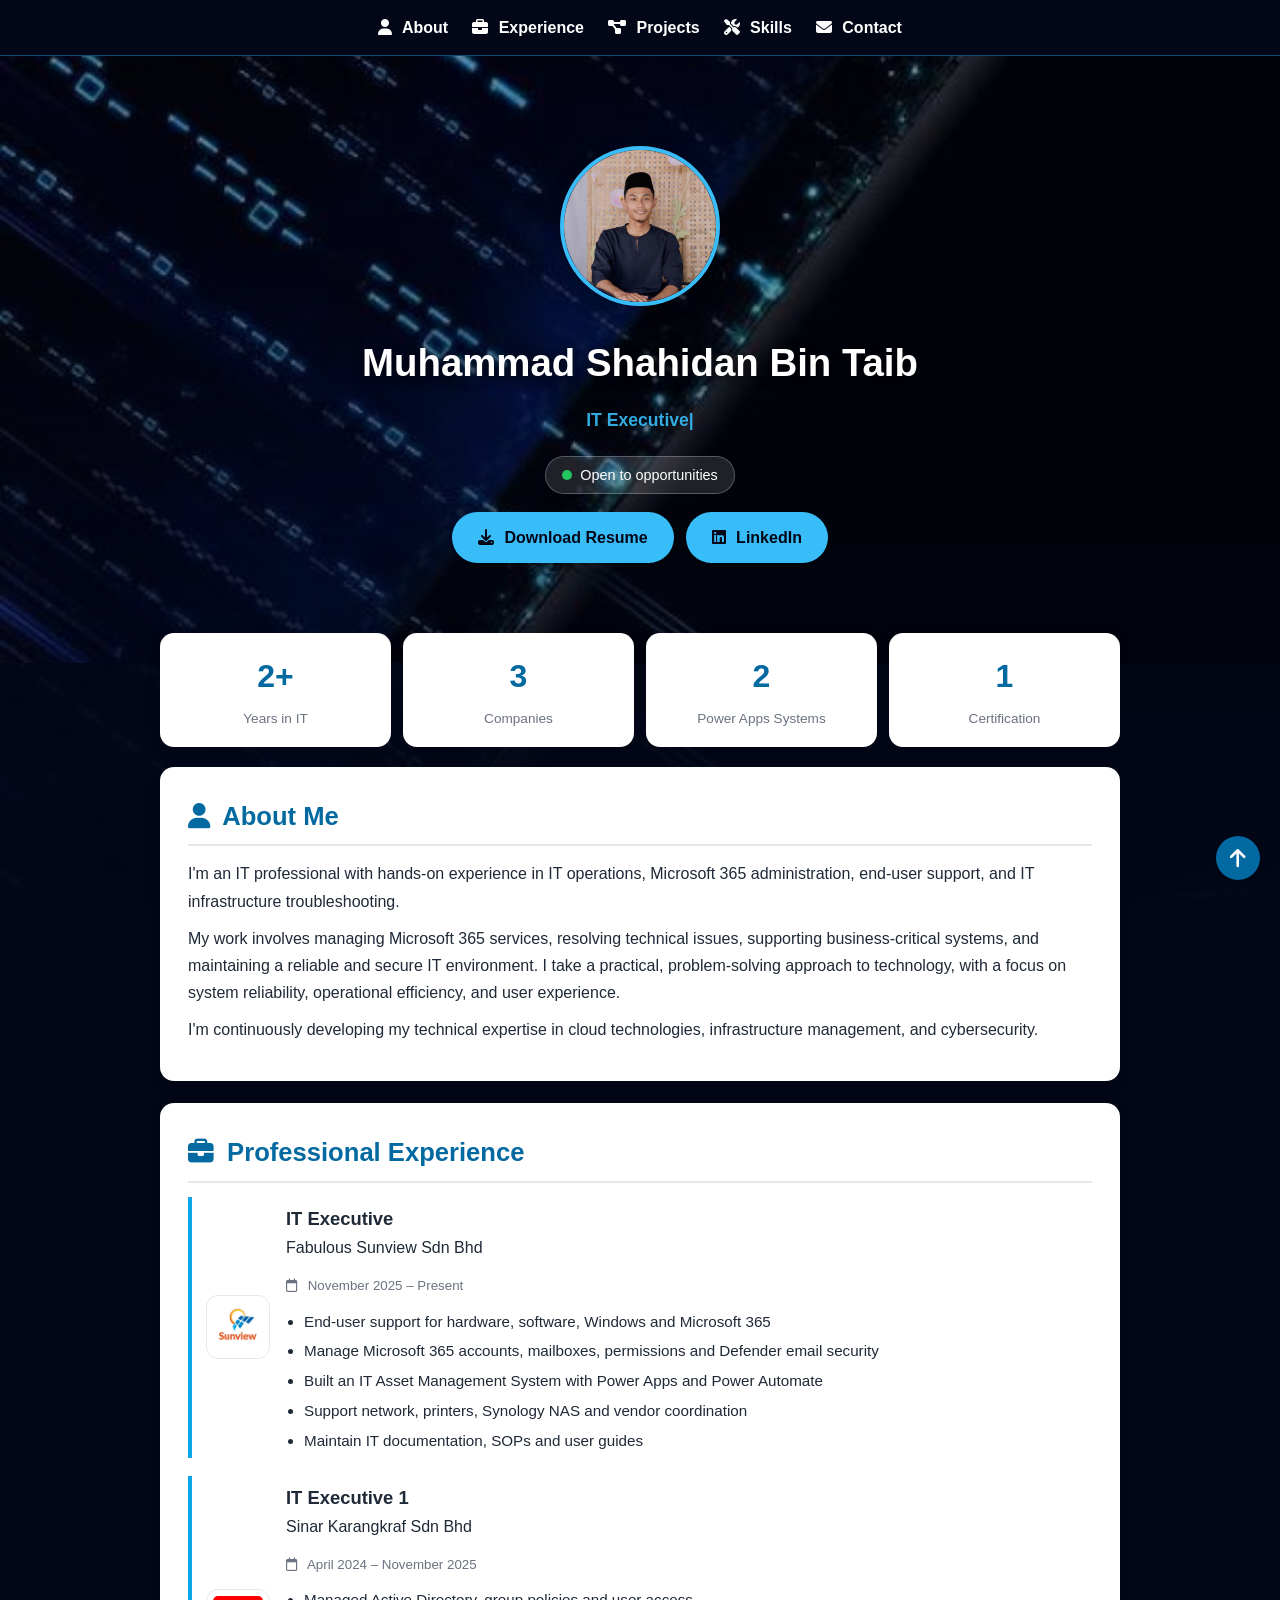
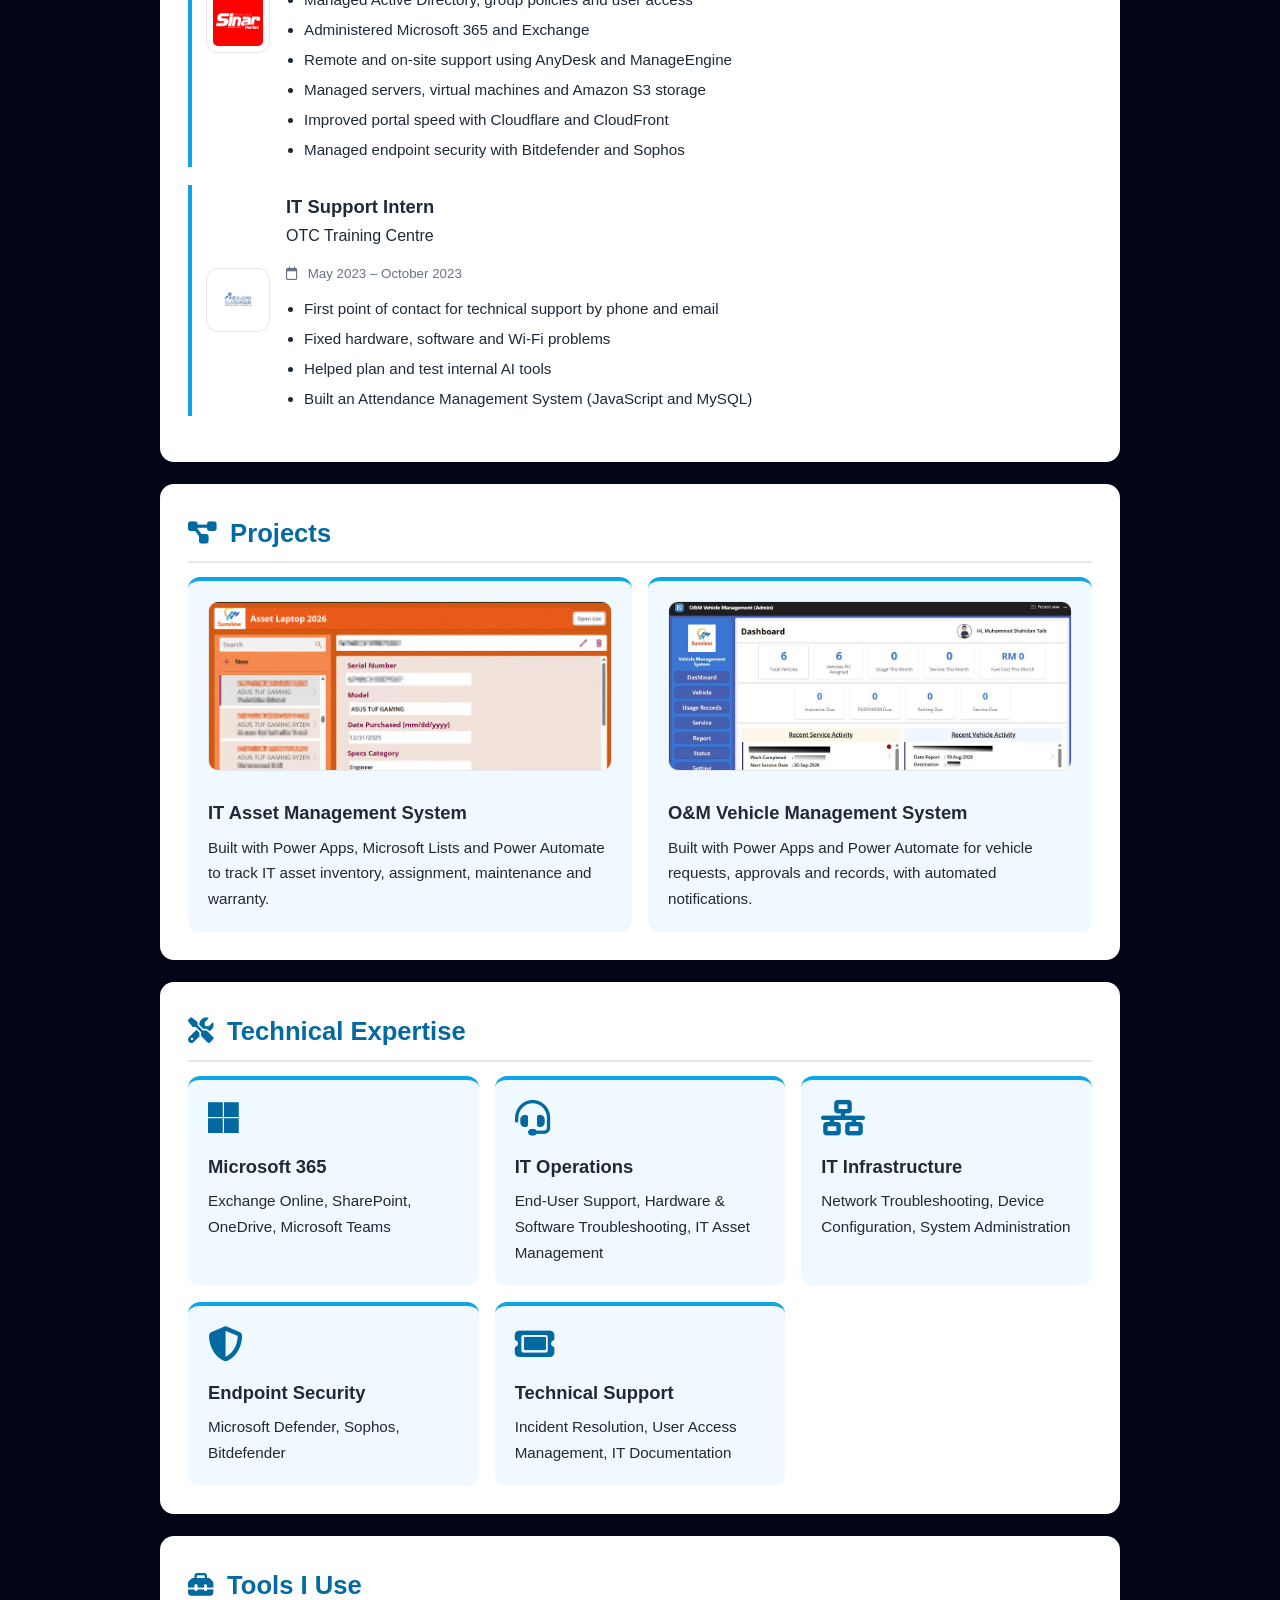
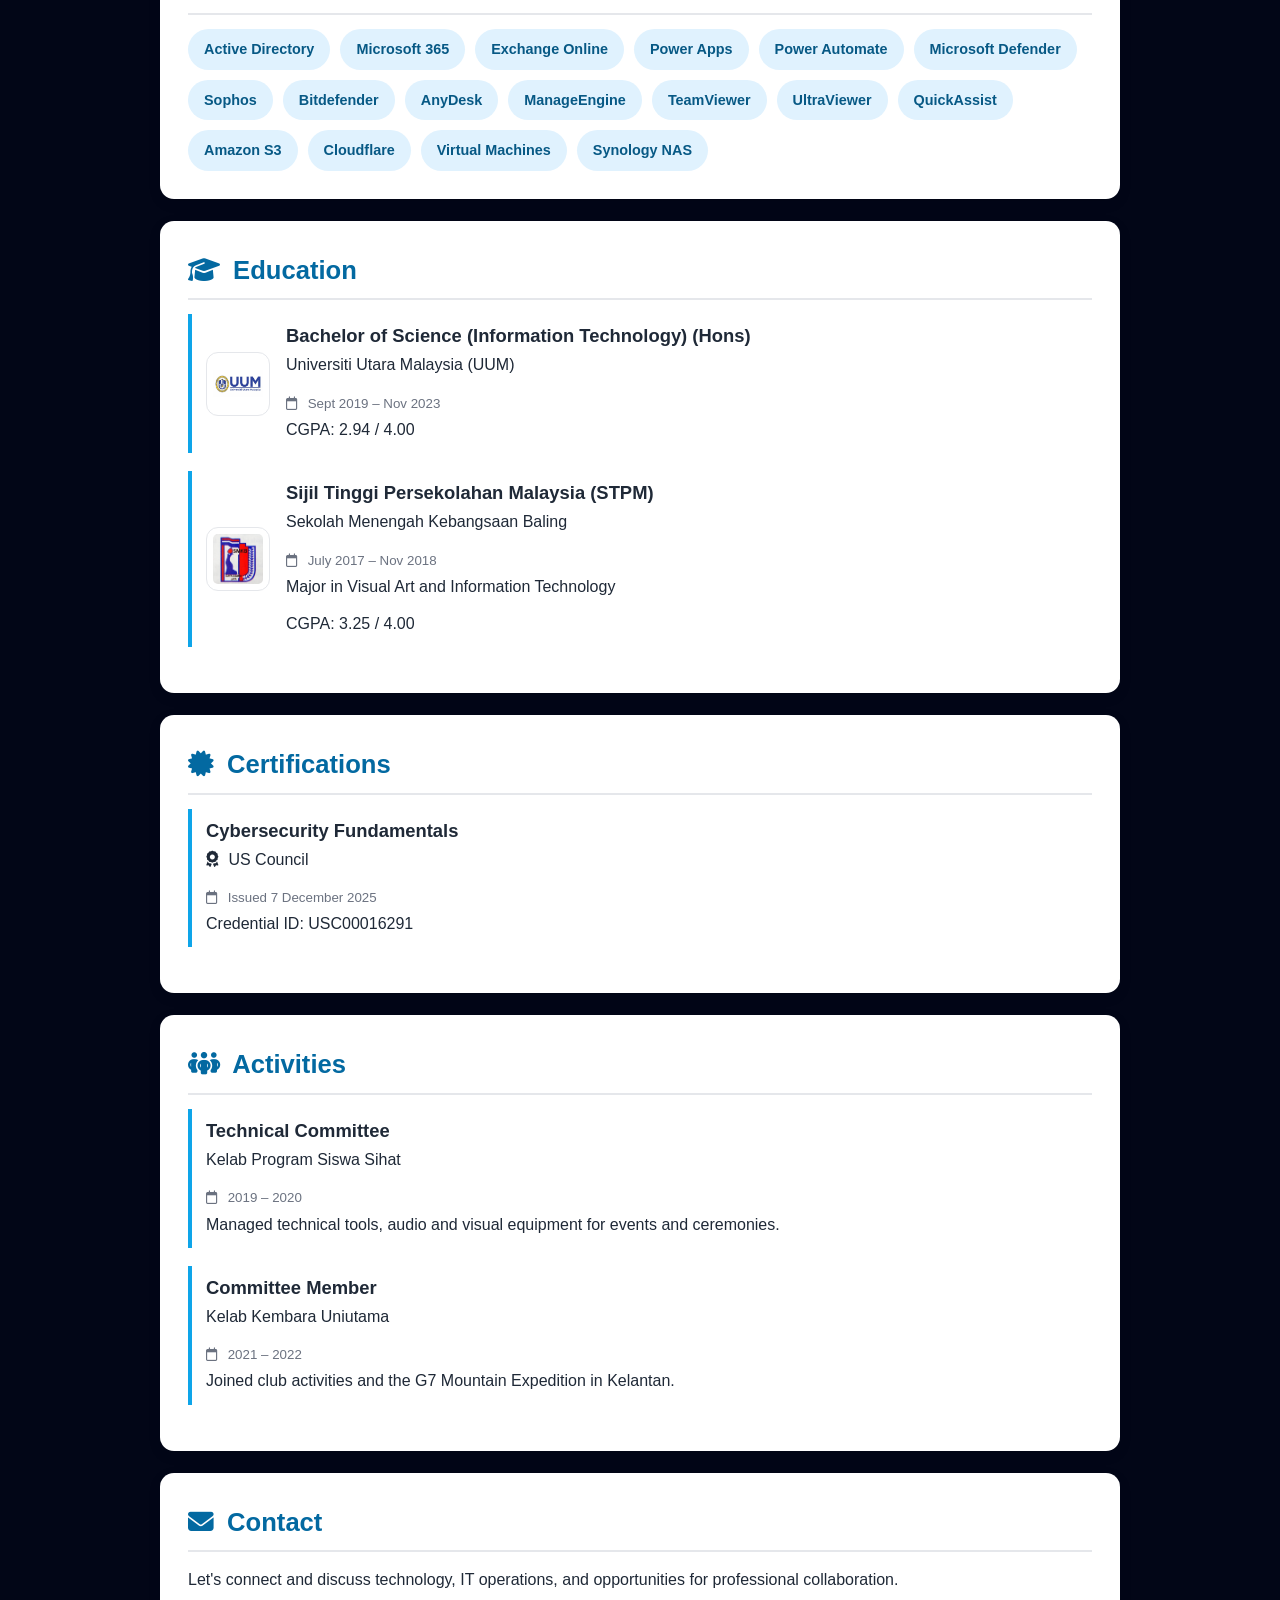
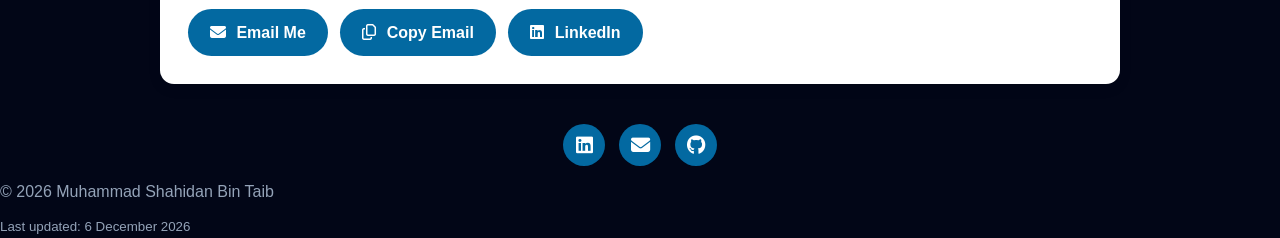
==== index.html @ a14f9e76 "Add files via upload" ====
<!DOCTYPE html>
<html lang="en">
<head>
  <meta charset="UTF-8">
  <meta name="viewport" content="width=device-width, initial-scale=1">
  <title>Muhammad Shahidan | IT Executive</title>
  <meta name="description" content="Muhammad Shahidan Bin Taib - IT Executive with experience in Microsoft 365, IT operations, infrastructure and Power Apps.">
  <link rel="stylesheet" href="https://cdnjs.cloudflare.com/ajax/libs/font-awesome/6.5.1/css/all.min.css">
  <meta property="og:title" content="Muhammad Shahidan | IT Executive">
  <meta property="og:description" content="IT Executive with experience in Microsoft 365, IT operations, infrastructure and Power Apps.">
  <meta property="og:image" content="https://idanluffyy.github.io/profile.jpg">
  <meta property="og:url" content="https://idanluffyy.github.io">
  <meta property="og:type" content="website">
  <meta name="theme-color" content="#0f172a">
  <link rel="icon" href="profile.jpg">
  <link rel="stylesheet" href="style.css">
</head>
<body>
  <div id="progress"></div>
  <nav>
    <a href="#about"><i class="fa-solid fa-user"></i> About</a>
    <a href="#experience"><i class="fa-solid fa-briefcase"></i> Experience</a>
    <a href="#projects"><i class="fa-solid fa-diagram-project"></i> Projects</a>
    <a href="#skills"><i class="fa-solid fa-screwdriver-wrench"></i> Skills</a>
    <a href="#contact"><i class="fa-solid fa-envelope"></i> Contact</a>
  </nav>

  <header>
    <img src="profile.jpg" alt="Muhammad Shahidan" class="photo">
    <h1>Muhammad Shahidan Bin Taib</h1>
    <p id="typing"></p>
    <span class="badge"><span class="dot"></span> Open to opportunities</span>
    <div class="hero-buttons">
      <a href="Resume_Shahidan.pdf" class="btn" download><i class="fa-solid fa-download"></i> Download Resume</a>
      <a href="https://www.linkedin.com/in/muhdshahidan" class="btn"><i class="fa-brands fa-linkedin"></i> LinkedIn</a>
    </div>
  </header>

  <div class="stats">
    <div><b id="years" data-suffix="+">0</b><span>Years in IT</span></div>
    <div><b data-target="3">0</b><span>Companies</span></div>
    <div><b data-target="2">0</b><span>Power Apps Systems</span></div>
    <div><b data-target="1">0</b><span>Certification</span></div>
  </div>

  <main>
    <section id="about">
      <h2><i class="fa-solid fa-user"></i> About Me</h2>
      <p>I'm an IT professional with hands-on experience in IT operations, Microsoft 365 administration, end-user support, and IT infrastructure troubleshooting.</p>
      <p>My work involves managing Microsoft 365 services, resolving technical issues, supporting business-critical systems, and maintaining a reliable and secure IT environment. I take a practical, problem-solving approach to technology, with a focus on system reliability, operational efficiency, and user experience.</p>
      <p>I'm continuously developing my technical expertise in cloud technologies, infrastructure management, and cybersecurity.</p>
    </section>

    <section id="experience">
      <h2><i class="fa-solid fa-briefcase"></i> Professional Experience</h2>
      <div class="job">
        <img src="sunview.png" alt="Fabulous Sunview" class="logo">
        <div>
          <h3>IT Executive</h3>
          <p>Fabulous Sunview Sdn Bhd</p>
          <small><i class="fa-regular fa-calendar"></i> November 2025 – Present</small>
          <ul class="points">
            <li>End-user support for hardware, software, Windows and Microsoft 365</li>
            <li>Manage Microsoft 365 accounts, mailboxes, permissions and Defender email security</li>
            <li>Built an IT Asset Management System with Power Apps and Power Automate</li>
            <li>Support network, printers, Synology NAS and vendor coordination</li>
            <li>Maintain IT documentation, SOPs and user guides</li>
          </ul>
        </div>
      </div>
      <div class="job">
        <img src="karangkraf.png" alt="Sinar Karangkraf" class="logo">
        <div>
          <h3>IT Executive 1</h3>
          <p>Sinar Karangkraf Sdn Bhd</p>
          <small><i class="fa-regular fa-calendar"></i> April 2024 – November 2025</small>
          <ul class="points">
            <li>Managed Active Directory, group policies and user access</li>
            <li>Administered Microsoft 365 and Exchange</li>
            <li>Remote and on-site support using AnyDesk and ManageEngine</li>
            <li>Managed servers, virtual machines and Amazon S3 storage</li>
            <li>Improved portal speed with Cloudflare and CloudFront</li>
            <li>Managed endpoint security with Bitdefender and Sophos</li>
          </ul>
        </div>
      </div>
      <div class="job">
        <img src="otc.png" alt="OTC Training Centre" class="logo">
        <div>
          <h3>IT Support Intern</h3>
          <p>OTC Training Centre</p>
          <small><i class="fa-regular fa-calendar"></i> May 2023 – October 2023</small>
          <ul class="points">
            <li>First point of contact for technical support by phone and email</li>
            <li>Fixed hardware, software and Wi-Fi problems</li>
            <li>Helped plan and test internal AI tools</li>
            <li>Built an Attendance Management System (JavaScript and MySQL)</li>
          </ul>
        </div>
      </div>
    </section>

    <section id="projects">
      <h2><i class="fa-solid fa-diagram-project"></i> Projects</h2>
      <div class="cards">
        <div class="card">
          <img src="asset.png" alt="IT Asset Management System" class="shot">
          <h3>IT Asset Management System</h3>
          <p>Built with Power Apps, Microsoft Lists and Power Automate to track IT asset inventory, assignment, maintenance and warranty.</p>
        </div>
        <div class="card">
          <img src="vehicle.png" alt="O&amp;M Vehicle Management System" class="shot">
          <h3>O&amp;M Vehicle Management System</h3>
          <p>Built with Power Apps and Power Automate for vehicle requests, approvals and records, with automated notifications.</p>
        </div>
      </div>
    </section>

    <section id="skills">
      <h2><i class="fa-solid fa-screwdriver-wrench"></i> Technical Expertise</h2>
      <div class="cards">
        <div class="card">
          <i class="fa-brands fa-microsoft"></i>
          <h3>Microsoft 365</h3>
          <p>Exchange Online, SharePoint, OneDrive, Microsoft Teams</p>
        </div>
        <div class="card">
          <i class="fa-solid fa-headset"></i>
          <h3>IT Operations</h3>
          <p>End-User Support, Hardware &amp; Software Troubleshooting, IT Asset Management</p>
        </div>
        <div class="card">
          <i class="fa-solid fa-network-wired"></i>
          <h3>IT Infrastructure</h3>
          <p>Network Troubleshooting, Device Configuration, System Administration</p>
        </div>
        <div class="card">
          <i class="fa-solid fa-shield-halved"></i>
          <h3>Endpoint Security</h3>
          <p>Microsoft Defender, Sophos, Bitdefender</p>
        </div>
        <div class="card">
          <i class="fa-solid fa-ticket"></i>
          <h3>Technical Support</h3>
          <p>Incident Resolution, User Access Management, IT Documentation</p>
        </div>
      </div>
    </section>

    <section>
      <h2><i class="fa-solid fa-toolbox"></i> Tools I Use</h2>
      <div class="tags">
        <span>Active Directory</span>
        <span>Microsoft 365</span>
        <span>Exchange Online</span>
        <span>Power Apps</span>
        <span>Power Automate</span>
        <span>Microsoft Defender</span>
        <span>Sophos</span>
        <span>Bitdefender</span>
        <span>AnyDesk</span>
        <span>ManageEngine</span>
        <span>TeamViewer</span>
        <span>UltraViewer</span>
        <span>QuickAssist</span>
        <span>Amazon S3</span>
        <span>Cloudflare</span>
        <span>Virtual Machines</span>
        <span>Synology NAS</span>
      </div>
    </section>

    <section>
      <h2><i class="fa-solid fa-graduation-cap"></i> Education</h2>
      <div class="job">
        <img src="uum.png" alt="Universiti Utara Malaysia" class="logo">
        <div>
          <h3>Bachelor of Science (Information Technology) (Hons)</h3>
          <p>Universiti Utara Malaysia (UUM)</p>
          <small><i class="fa-regular fa-calendar"></i> Sept 2019 – Nov 2023</small>
          <p>CGPA: 2.94 / 4.00</p>
        </div>
      </div>
      <div class="job">
        <img src="smkb.png" alt="SMK Baling" class="logo">
        <div>
          <h3>Sijil Tinggi Persekolahan Malaysia (STPM)</h3>
          <p>Sekolah Menengah Kebangsaan Baling</p>
          <small><i class="fa-regular fa-calendar"></i> July 2017 – Nov 2018</small>
          <p>Major in Visual Art and Information Technology</p>
          <p>CGPA: 3.25 / 4.00</p>
        </div>
      </div>
    </section>

    <section>
      <h2><i class="fa-solid fa-certificate"></i> Certifications</h2>
      <div class="job">
        <div>
          <h3>Cybersecurity Fundamentals</h3>
          <p><i class="fa-solid fa-award"></i> US Council</p>
          <small><i class="fa-regular fa-calendar"></i> Issued 7 December 2025</small>
          <p>Credential ID: USC00016291</p>
        </div>
      </div>
    </section>

    <section>
      <h2><i class="fa-solid fa-people-group"></i> Activities</h2>
      <div class="job">
        <div>
          <h3>Technical Committee</h3>
          <p>Kelab Program Siswa Sihat</p>
          <small><i class="fa-regular fa-calendar"></i> 2019 – 2020</small>
          <p>Managed technical tools, audio and visual equipment for events and ceremonies.</p>
        </div>
      </div>
      <div class="job">
        <div>
          <h3>Committee Member</h3>
          <p>Kelab Kembara Uniutama</p>
          <small><i class="fa-regular fa-calendar"></i> 2021 – 2022</small>
          <p>Joined club activities and the G7 Mountain Expedition in Kelantan.</p>
        </div>
      </div>
    </section>

    <section id="contact">
      <h2><i class="fa-solid fa-envelope"></i> Contact</h2>
      <p>Let's connect and discuss technology, IT operations, and opportunities for professional collaboration.</p>
      <a href="mailto:myshahidan@gmail.com" class="btn-dark"><i class="fa-solid fa-envelope"></i> Email Me</a>
      <a href="#" id="copy" class="btn-dark"><i class="fa-regular fa-copy"></i> Copy Email</a>
      <a href="https://www.linkedin.com/in/muhdshahidan" class="btn-dark"><i class="fa-brands fa-linkedin"></i> LinkedIn</a>
    </section>
  </main>

  <a href="#" class="top"><i class="fa-solid fa-arrow-up"></i></a>

  <footer>
    <div class="social">
      <a href="https://www.linkedin.com/in/muhdshahidan" aria-label="LinkedIn"><i class="fa-brands fa-linkedin"></i></a>
      <a href="mailto:myshahidan@gmail.com" aria-label="Email"><i class="fa-solid fa-envelope"></i></a>
      <a href="https://github.com/idanluffyy" aria-label="GitHub"><i class="fa-brands fa-github"></i></a>
    </div>
    <p>© 2026 Muhammad Shahidan Bin Taib</p>
    <small id="updated"></small>
  </footer>

  <script src="script.js"></script>
</body>
</html>
---- style.css ----
* { box-sizing: border-box; margin: 0; padding: 0; }

body {
  font-family: "Segoe UI", Arial, sans-serif;
  background: #f4f6fb;
  color: #1f2937;
  line-height: 1.7;
}

header {
  background: linear-gradient(135deg, #0f172a, #2563eb);
  color: #fff;
  text-align: center;
  padding: 70px 20px;
}

header h1 { font-size: 2.4rem; margin-bottom: 10px; }
header p { opacity: 0.9; font-size: 1.1rem; }

main {
  max-width: 850px;
  margin: -30px auto 40px;
  padding: 0 20px;
}

section {
  background: #fff;
  padding: 28px;
  margin-bottom: 22px;
  border-radius: 14px;
  box-shadow: 0 4px 14px rgba(0, 0, 0, 0.08);
}

h2 {
  color: #2563eb;
  margin-bottom: 14px;
  padding-bottom: 6px;
  border-bottom: 2px solid #e5e7eb;
}

h3 { margin-top: 6px; }
p { margin-bottom: 10px; }
small { color: #6b7280; }

.job {
  border-left: 4px solid #2563eb;
  padding-left: 14px;
  margin-bottom: 18px;
}

ul { padding-left: 20px; }
li { margin-bottom: 8px; }

a {
  color: #2563eb;
  text-decoration: none;
  font-weight: 600;
}
a:hover { text-decoration: underline; }

@media (max-width: 600px) {
  header h1 { font-size: 1.7rem; }
  section { padding: 20px; }
}

.photo {
  width: 140px;
  height: 140px;
  object-fit: cover;
  border-radius: 50%;
  border: 4px solid #fff;
  margin-bottom: 16px;
}

@media (prefers-color-scheme: dark) {
  body { background: #0b1120; color: #e5e7eb; }
  section { background: #111827; box-shadow: none; }
  h2 { border-bottom-color: #1f2937; }
  small { color: #9ca3af; }
  a, h2 { color: #60a5fa; }
}

.btn {
  display: inline-block;
  margin-top: 18px;
  padding: 12px 26px;
  background: #fff;
  color: #2563eb;
  border-radius: 30px;
  font-weight: 700;
  text-decoration: none;
}
.btn:hover {
  background: #dbeafe;
  text-decoration: none;
}

html { scroll-behavior: smooth; }

section {
  transition: transform 0.2s ease, box-shadow 0.2s ease;
}
section:hover {
  transform: translateY(-4px);
  box-shadow: 0 8px 20px rgba(0, 0, 0, 0.12);
}

header .photo {
  box-shadow: 0 4px 16px rgba(0, 0, 0, 0.3);
}

nav {
  position: sticky;
  top: 0;
  z-index: 10;
  display: flex;
  justify-content: center;
  gap: 24px;
  padding: 14px;
  background: #0f172a;
}
nav a {
  color: #fff;
  font-weight: 600;
}
nav a:hover {
  color: #60a5fa;
  text-decoration: none;
}
section { scroll-margin-top: 70px; }

.btn-dark {
  display: inline-block;
  margin: 6px 8px 0 0;
  padding: 10px 22px;
  background: #2563eb;
  color: #fff;
  border-radius: 30px;
}
.btn-dark:hover {
  background: #1d4ed8;
  text-decoration: none;
}

.top {
  position: fixed;
  bottom: 20px;
  right: 20px;
  width: 44px;
  height: 44px;
  line-height: 44px;
  text-align: center;
  background: #2563eb;
  color: #fff;
  border-radius: 50%;
  font-size: 1.3rem;
}
.top:hover { text-decoration: none; background: #1d4ed8; }

i { margin-right: 6px; }

.hero-buttons {
  display: flex;
  justify-content: center;
  flex-wrap: wrap;
  gap: 12px;
}

.stats {
  max-width: 850px;
  margin: -30px auto 20px;
  padding: 0 20px;
  display: grid;
  grid-template-columns: repeat(4, 1fr);
  gap: 12px;
  position: relative;
  z-index: 2;
}
.stats div {
  background: #fff;
  border-radius: 14px;
  padding: 16px 8px;
  text-align: center;
  box-shadow: 0 4px 14px rgba(0, 0, 0, 0.1);
}
.stats b {
  display: block;
  font-size: 1.8rem;
  color: #2563eb;
}
.stats span {
  font-size: 0.85rem;
  color: #6b7280;
}

main { margin-top: 0; }

.cards {
  display: grid;
  grid-template-columns: repeat(auto-fit, minmax(230px, 1fr));
  gap: 16px;
}
.card {
  background: #f4f6fb;
  border-radius: 12px;
  padding: 20px;
  border-top: 4px solid #2563eb;
}
.card > i {
  font-size: 2rem;
  color: #2563eb;
  margin-bottom: 10px;
}
.card h3 { margin-bottom: 6px; }
.card p { font-size: 0.95rem; margin: 0; }

@media (max-width: 600px) {
  .stats { grid-template-columns: repeat(2, 1fr); }
  nav { flex-wrap: wrap; gap: 12px; }
}

@media (prefers-color-scheme: dark) {
  .stats div { background: #111827; }
  .stats span { color: #9ca3af; }
  .card { background: #0b1120; }
}

.job {
  display: flex;
  align-items: center;
  gap: 16px;
}
.logo {
  width: 64px;
  height: 64px;
  object-fit: contain;
  background: #fff;
  border-radius: 12px;
  padding: 6px;
  border: 1px solid #e5e7eb;
}

.hidden {
  opacity: 0;
  transform: translateY(30px);
  transition: opacity 0.6s ease, transform 0.6s ease;
}
.visible {
  opacity: 1;
  transform: translateY(0);
}

.tags {
  display: flex;
  flex-wrap: wrap;
  gap: 10px;
}
.tags span {
  background: #dbeafe;
  color: #1d4ed8;
  padding: 8px 16px;
  border-radius: 30px;
  font-size: 0.9rem;
  font-weight: 600;
}

#typing {
  min-height: 1.6em;
}

@media (prefers-color-scheme: dark) {
  .tags span { background: #1e3a8a; color: #dbeafe; }
}

.points {
  margin-top: 10px;
  padding-left: 18px;
  font-size: 0.95rem;
}
.points li { margin-bottom: 4px; }

/* ---------- Desktop: wider layout ---------- */
main,
.stats {
  max-width: 1000px;
}

h1 { font-size: clamp(1.7rem, 5vw, 2.6rem); }
h2 { font-size: clamp(1.2rem, 3.5vw, 1.6rem); }
h3 { font-size: clamp(1rem, 2.8vw, 1.15rem); }

.cards {
  grid-template-columns: repeat(auto-fit, minmax(240px, 1fr));
}

.card > i {
  font-size: clamp(1.6rem, 4vw, 2.2rem);
}

.stats b {
  font-size: clamp(1.4rem, 4vw, 2rem);
}

.photo {
  width: clamp(110px, 22vw, 160px);
  height: clamp(110px, 22vw, 160px);
}

/* ---------- Tablet ---------- */
@media (max-width: 900px) {
  .stats { grid-template-columns: repeat(2, 1fr); }
  .cards { grid-template-columns: repeat(2, 1fr); }
}

/* ---------- Phone ---------- */
@media (max-width: 600px) {
  header { padding: 50px 16px 60px; }

  nav {
    justify-content: flex-start;
    flex-wrap: nowrap;
    overflow-x: auto;
    white-space: nowrap;
    gap: 18px;
    padding: 12px 16px;
    font-size: 0.9rem;
  }

  .stats { gap: 10px; }
  .stats div { padding: 12px 6px; }
  .stats span { font-size: 0.75rem; }

  main { padding: 0 14px; }
  section { padding: 18px; }

  .cards { grid-template-columns: 1fr; }
  .card { padding: 16px; }

  .logo {
    width: 48px;
    height: 48px;
  }
  .job { gap: 12px; }

  .tags span {
    padding: 6px 12px;
    font-size: 0.8rem;
  }

  .btn,
  .btn-dark {
    padding: 10px 18px;
    font-size: 0.9rem;
  }

  .top {
    width: 40px;
    height: 40px;
    line-height: 40px;
    bottom: 14px;
    right: 14px;
  }
}

/* ---------- Midnight Teal theme ---------- */
body { background: #eef7f6; }

header {
  background: linear-gradient(135deg, #0f172a, #134e4a, #0f766e, #0f172a);
  background-size: 300% 300%;
  animation: flow 14s ease infinite;
}
@keyframes flow {
  0%   { background-position: 0% 50%; }
  50%  { background-position: 100% 50%; }
  100% { background-position: 0% 50%; }
}

nav { background: #0b1f24; }
nav a:hover { color: #5eead4; }

h2, a, .stats b, .card > i { color: #0f766e; }

.job { border-left-color: #14b8a6; }
.card { background: #f0fdfa; border-top-color: #14b8a6; }

.btn { color: #0f766e; }
.btn:hover { background: #ccfbf1; }

.btn-dark, .top { background: #0f766e; }
.btn-dark:hover, .top:hover { background: #115e59; }

.tags span { background: #ccfbf1; color: #115e59; }

@media (prefers-color-scheme: dark) {
  body { background: #071a1d; color: #e5e7eb; }
  section, .stats div { background: #0d2a2e; }
  h2 { border-bottom-color: #164e4a; }
  h2, a, .stats b, .card > i { color: #5eead4; }
  .card { background: #071a1d; }
  .tags span { background: #134e4a; color: #ccfbf1; }
}

header {
  background:
    linear-gradient(rgba(15, 23, 42, 0.75), rgba(15, 23, 42, 0.75)),
    url("bg.jpg") center / cover no-repeat;
}

/* ---------- Tech Blue theme ---------- */
header {
  background:
    linear-gradient(rgba(2, 6, 23, 0.35), rgba(2, 6, 23, 0.55)),
    url("bg.jpg") right center / cover no-repeat;
  padding: 90px 20px 100px;
}
header h1 { text-shadow: 0 2px 12px rgba(0, 0, 0, 0.6); }
#typing { color: #38bdf8; font-weight: 600; }

.photo {
  border-color: #38bdf8;
  box-shadow: 0 0 24px rgba(56, 189, 248, 0.55);
}

nav {
  background: #020617;
  border-bottom: 1px solid #0c4a6e;
}
nav a:hover { color: #38bdf8; }

body { background: #eef4fb; }
h2, a, .stats b, .card > i { color: #0369a1; }
.job { border-left-color: #0ea5e9; }
.card { background: #f0f9ff; border-top-color: #0ea5e9; }

.btn { background: #38bdf8; color: #020617; }
.btn:hover { background: #7dd3fc; }
.btn-dark, .top { background: #0369a1; }
.btn-dark:hover, .top:hover { background: #075985; }
.tags span { background: #e0f2fe; color: #075985; }

@media (prefers-color-scheme: dark) {
  body { background: #020617; }
  section, .stats div { background: #0b1220; }
  h2 { border-bottom-color: #172554; }
  h2, a, .stats b, .card > i { color: #38bdf8; }
  .card { background: #020617; }
  .tags span { background: #0c4a6e; color: #e0f2fe; }
}

/* ---------- Page background ---------- */
body { background: #020617; }

body::before {
  content: "";
  position: fixed;
  inset: 0;
  z-index: -1;
  background:
    linear-gradient(rgba(2, 6, 23, 0.85), rgba(2, 6, 23, 0.92)),
    url("bg.jpg") center / cover no-repeat;
}

footer { color: #94a3b8; }

#progress {
  position: fixed;
  top: 0;
  left: 0;
  height: 4px;
  width: 0;
  background: linear-gradient(90deg, #0ea5e9, #38bdf8);
  z-index: 100;
}

nav a.active {
  color: #38bdf8;
  border-bottom: 2px solid #38bdf8;
}

.top {
  display: flex;
  align-items: center;
  justify-content: center;
  line-height: 1;
}
.top i { margin: 0; }

.badge {
  display: inline-flex;
  align-items: center;
  gap: 8px;
  margin-top: 10px;
  padding: 6px 16px;
  background: rgba(255, 255, 255, 0.12);
  border: 1px solid rgba(255, 255, 255, 0.25);
  border-radius: 30px;
  font-size: 0.9rem;
}
.dot {
  width: 10px;
  height: 10px;
  background: #22c55e;
  border-radius: 50%;
  animation: pulse 1.8s infinite;
}
@keyframes pulse {
  0%   { box-shadow: 0 0 0 0 rgba(34, 197, 94, 0.7); }
  70%  { box-shadow: 0 0 0 10px rgba(34, 197, 94, 0); }
  100% { box-shadow: 0 0 0 0 rgba(34, 197, 94, 0); }
}

/* ---------- Hover effects ---------- */
.card {
  transition: transform 0.25s ease, box-shadow 0.25s ease;
}
.card:hover {
  transform: translateY(-6px);
  box-shadow: 0 10px 24px rgba(14, 165, 233, 0.25);
}
.card > i {
  transition: transform 0.25s ease;
}
.card:hover > i {
  transform: scale(1.2) rotate(-6deg);
}

.tags span {
  transition: transform 0.2s ease, background 0.2s ease;
}
.tags span:hover {
  transform: translateY(-3px) scale(1.06);
  background: #0ea5e9;
  color: #fff;
}

.logo {
  transition: transform 0.25s ease, box-shadow 0.25s ease;
}
.logo:hover {
  transform: scale(1.1);
  box-shadow: 0 4px 14px rgba(14, 165, 233, 0.4);
}

.btn,
.btn-dark {
  transition: transform 0.2s ease, box-shadow 0.2s ease;
}
.btn:hover,
.btn-dark:hover {
  transform: translateY(-3px);
  box-shadow: 0 6px 16px rgba(0, 0, 0, 0.25);
}

.social {
  display: flex;
  justify-content: center;
  gap: 14px;
  margin-bottom: 12px;
}
.social a {
  display: flex;
  align-items: center;
  justify-content: center;
  width: 42px;
  height: 42px;
  border-radius: 50%;
  background: #0369a1;
  color: #fff;
  font-size: 1.2rem;
  transition: transform 0.2s ease, background 0.2s ease;
}
.social a:hover {
  background: #0ea5e9;
  transform: translateY(-3px);
  text-decoration: none;
}
.social i { margin: 0; }

footer small {
  display: block;
  margin-top: 4px;
  color: #94a3b8;
}

.shot {
  width: 100%;
  height: 170px;
  object-fit: cover;
  object-position: top;
  border-radius: 10px;
  margin-bottom: 12px;
  border: 1px solid #e5e7eb;
}
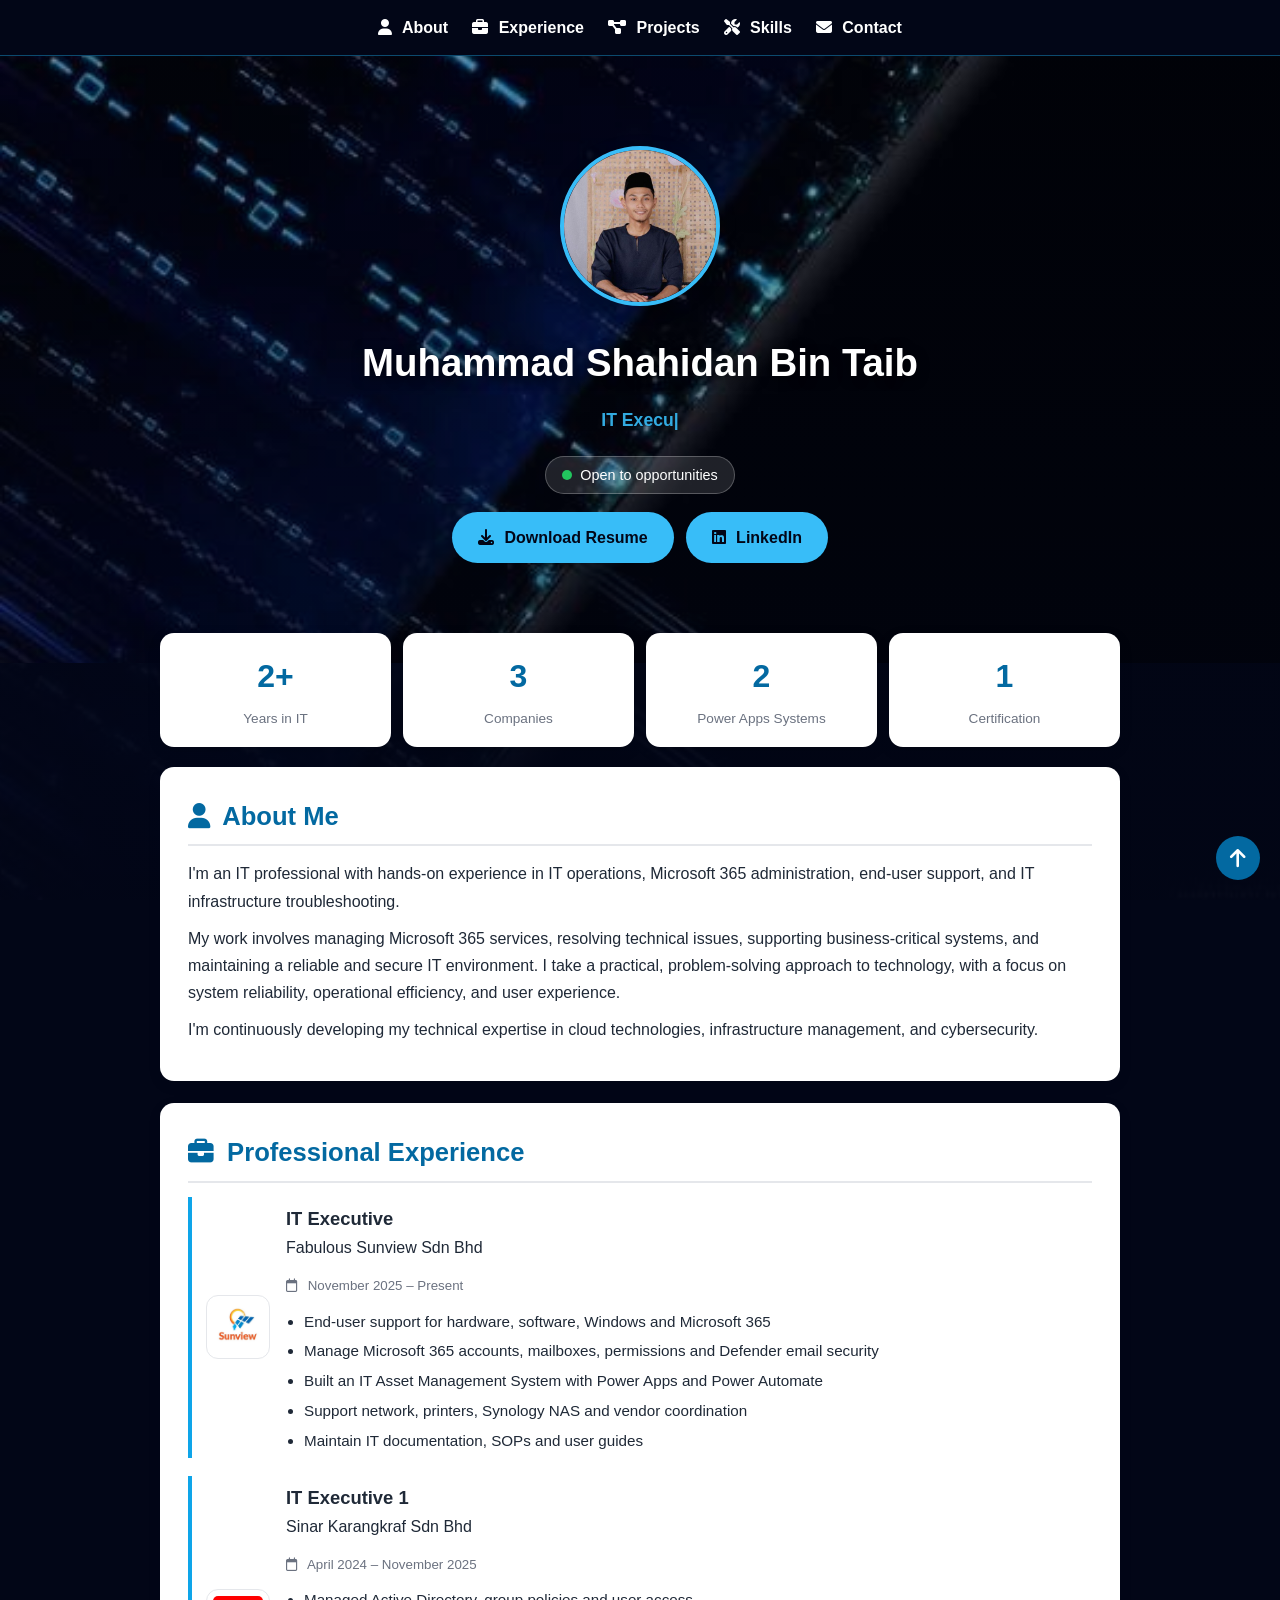
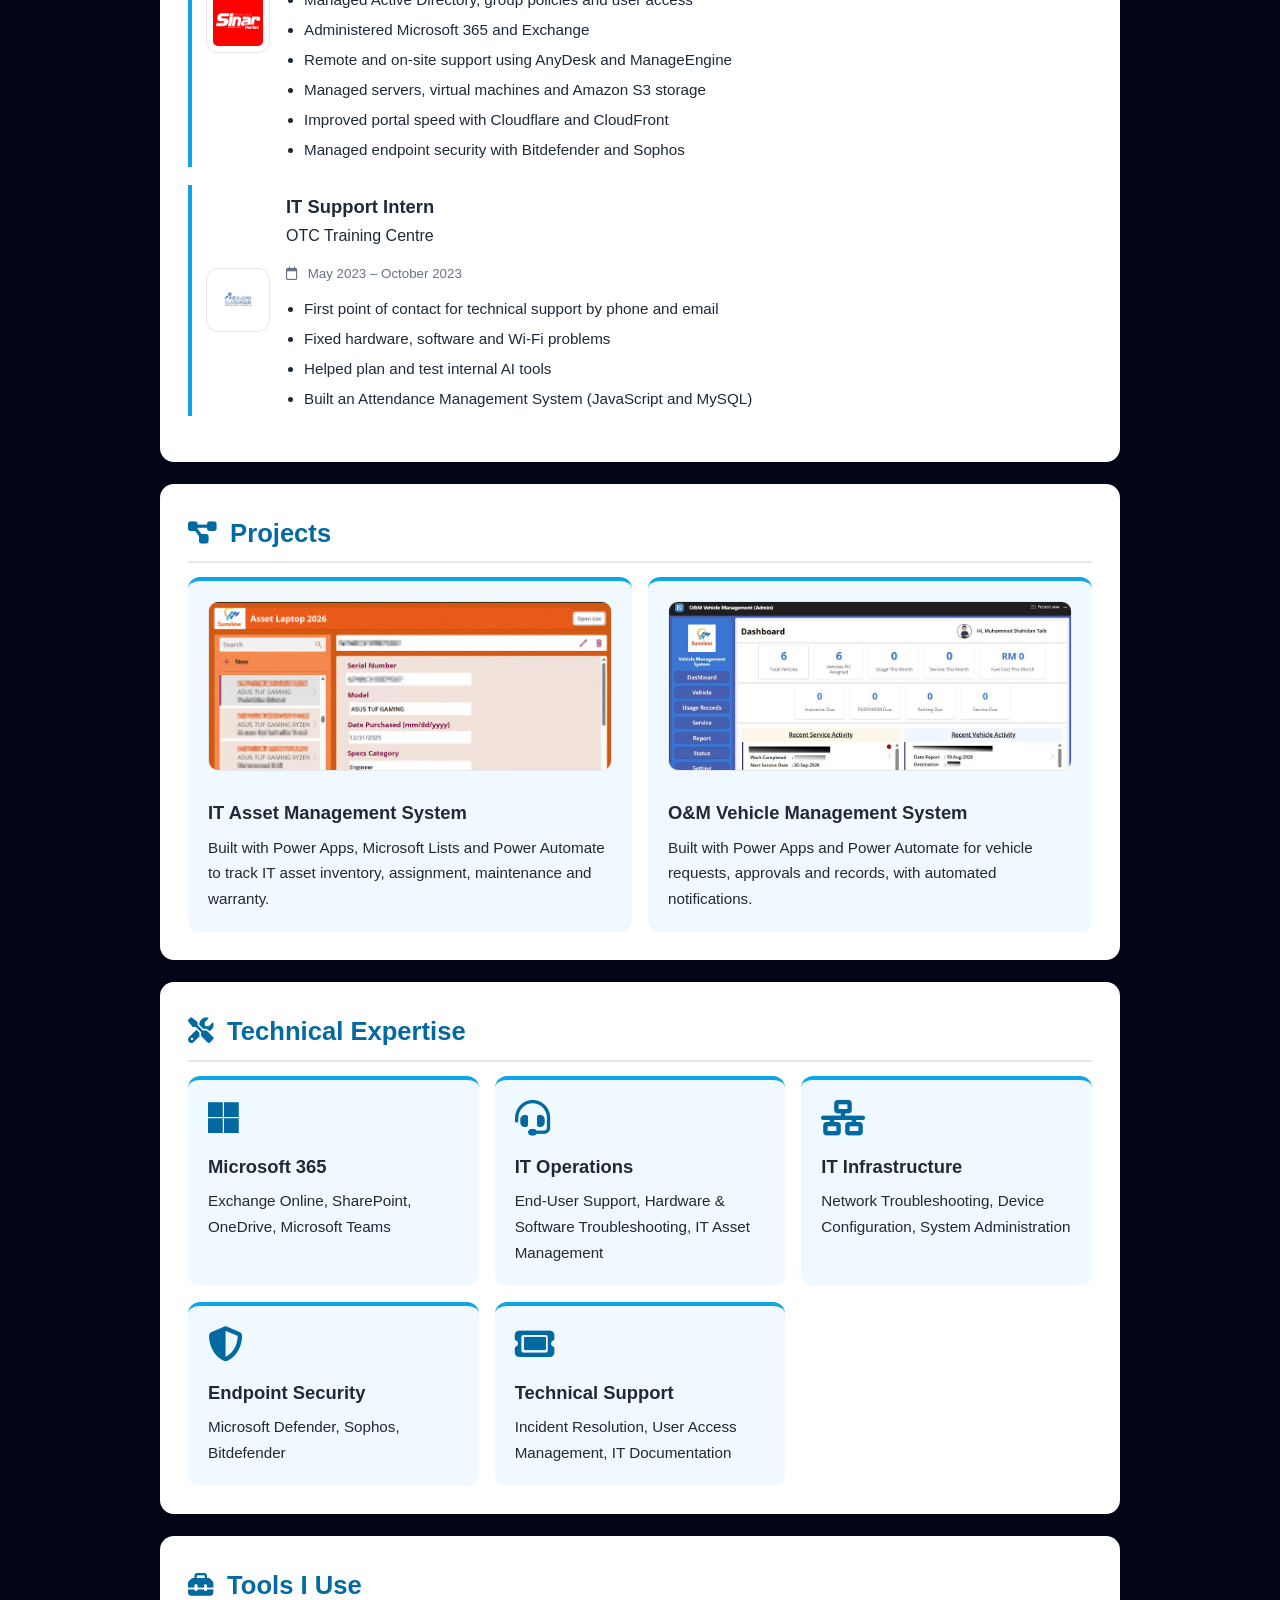
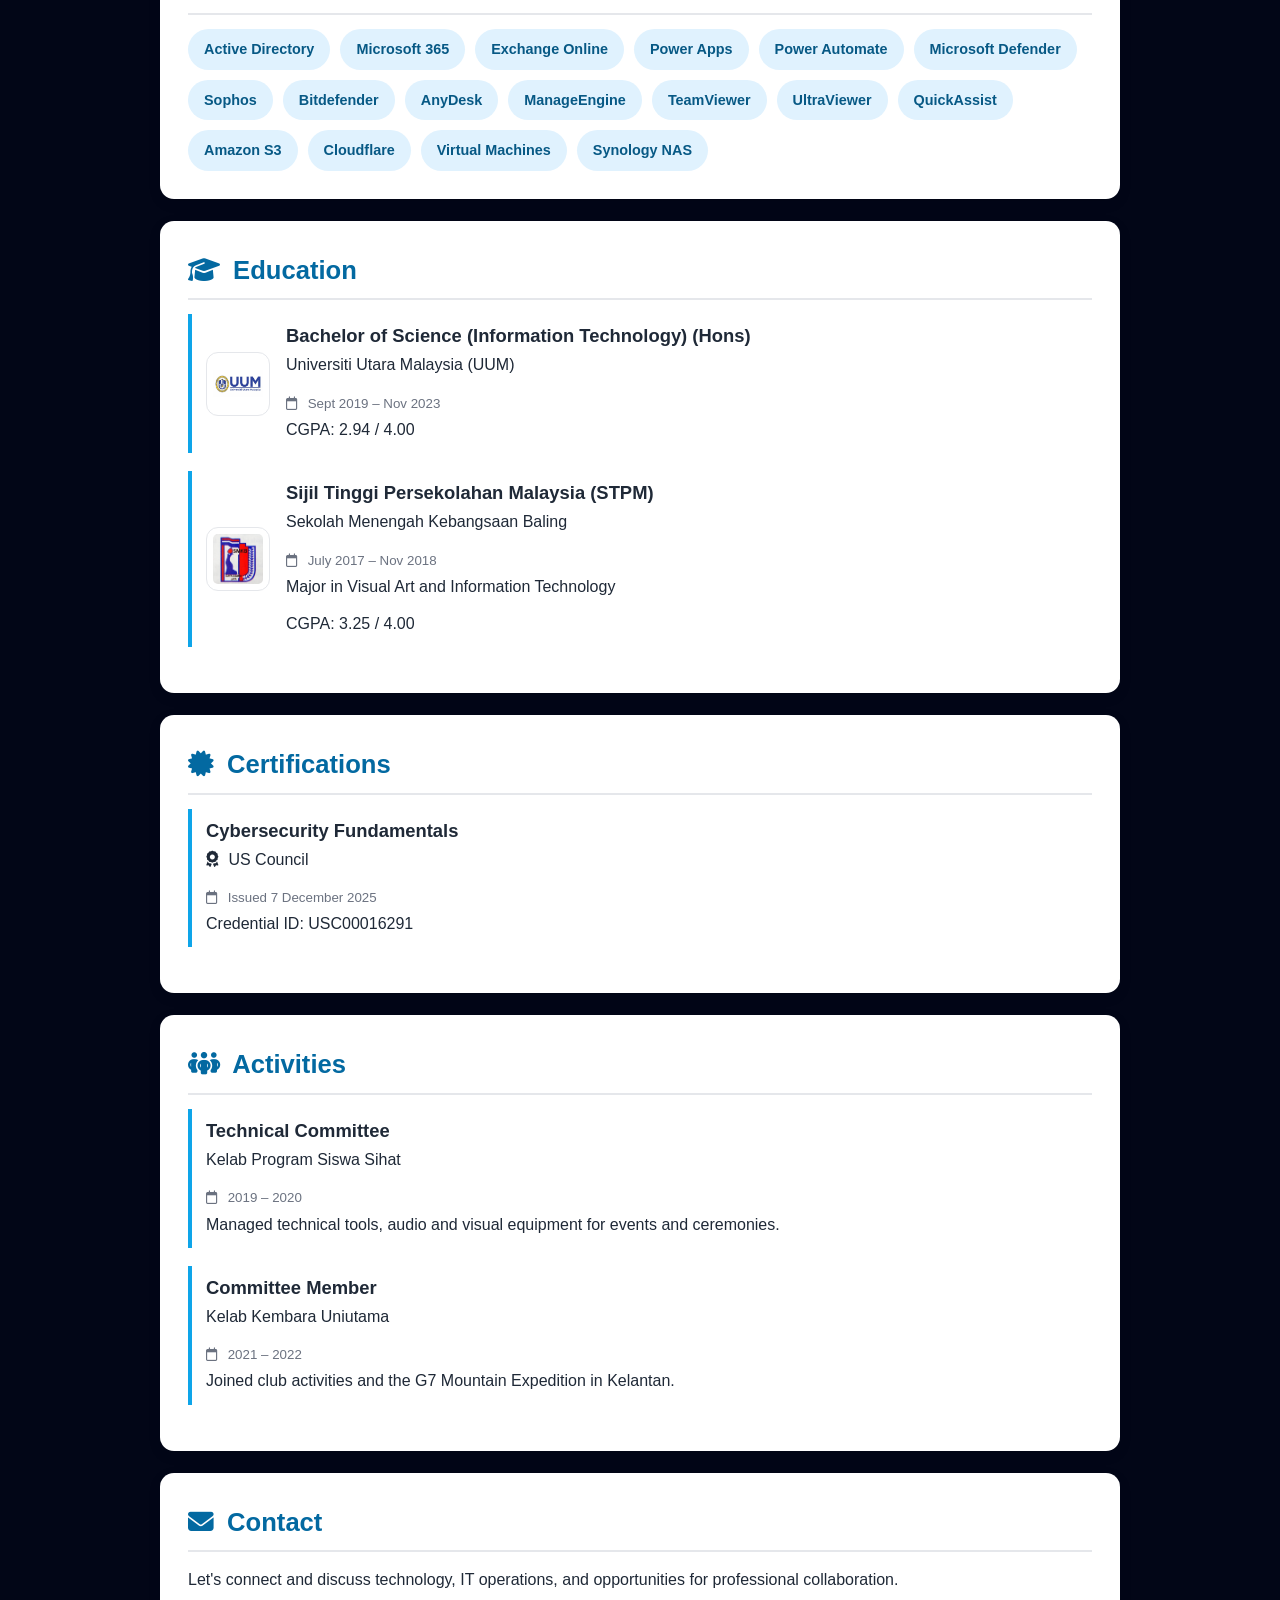
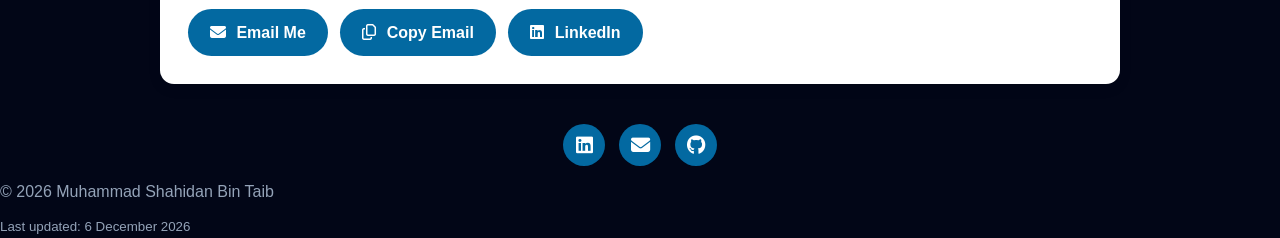
==== commit a7af8396: "Update index.html" ====
--- a/index.html
+++ b/index.html
@@ -8,8 +8,8 @@
   <link rel="stylesheet" href="https://cdnjs.cloudflare.com/ajax/libs/font-awesome/6.5.1/css/all.min.css">
   <meta property="og:title" content="Muhammad Shahidan | IT Executive">
   <meta property="og:description" content="IT Executive with experience in Microsoft 365, IT operations, infrastructure and Power Apps.">
-  <meta property="og:image" content="https://idanluffyy.github.io/profile.jpg">
-  <meta property="og:url" content="https://idanluffyy.github.io">
+  <meta property="og:image" content="https://idanluffyy.github.io/shahidan/profile.jpg">
+  <meta property="og:url" content="https://idanluffyy.github.io/shahidan/">
   <meta property="og:type" content="website">
   <meta name="theme-color" content="#0f172a">
   <link rel="icon" href="profile.jpg">
@@ -248,4 +248,4 @@
 
   <script src="script.js"></script>
 </body>
-</html>+</html>
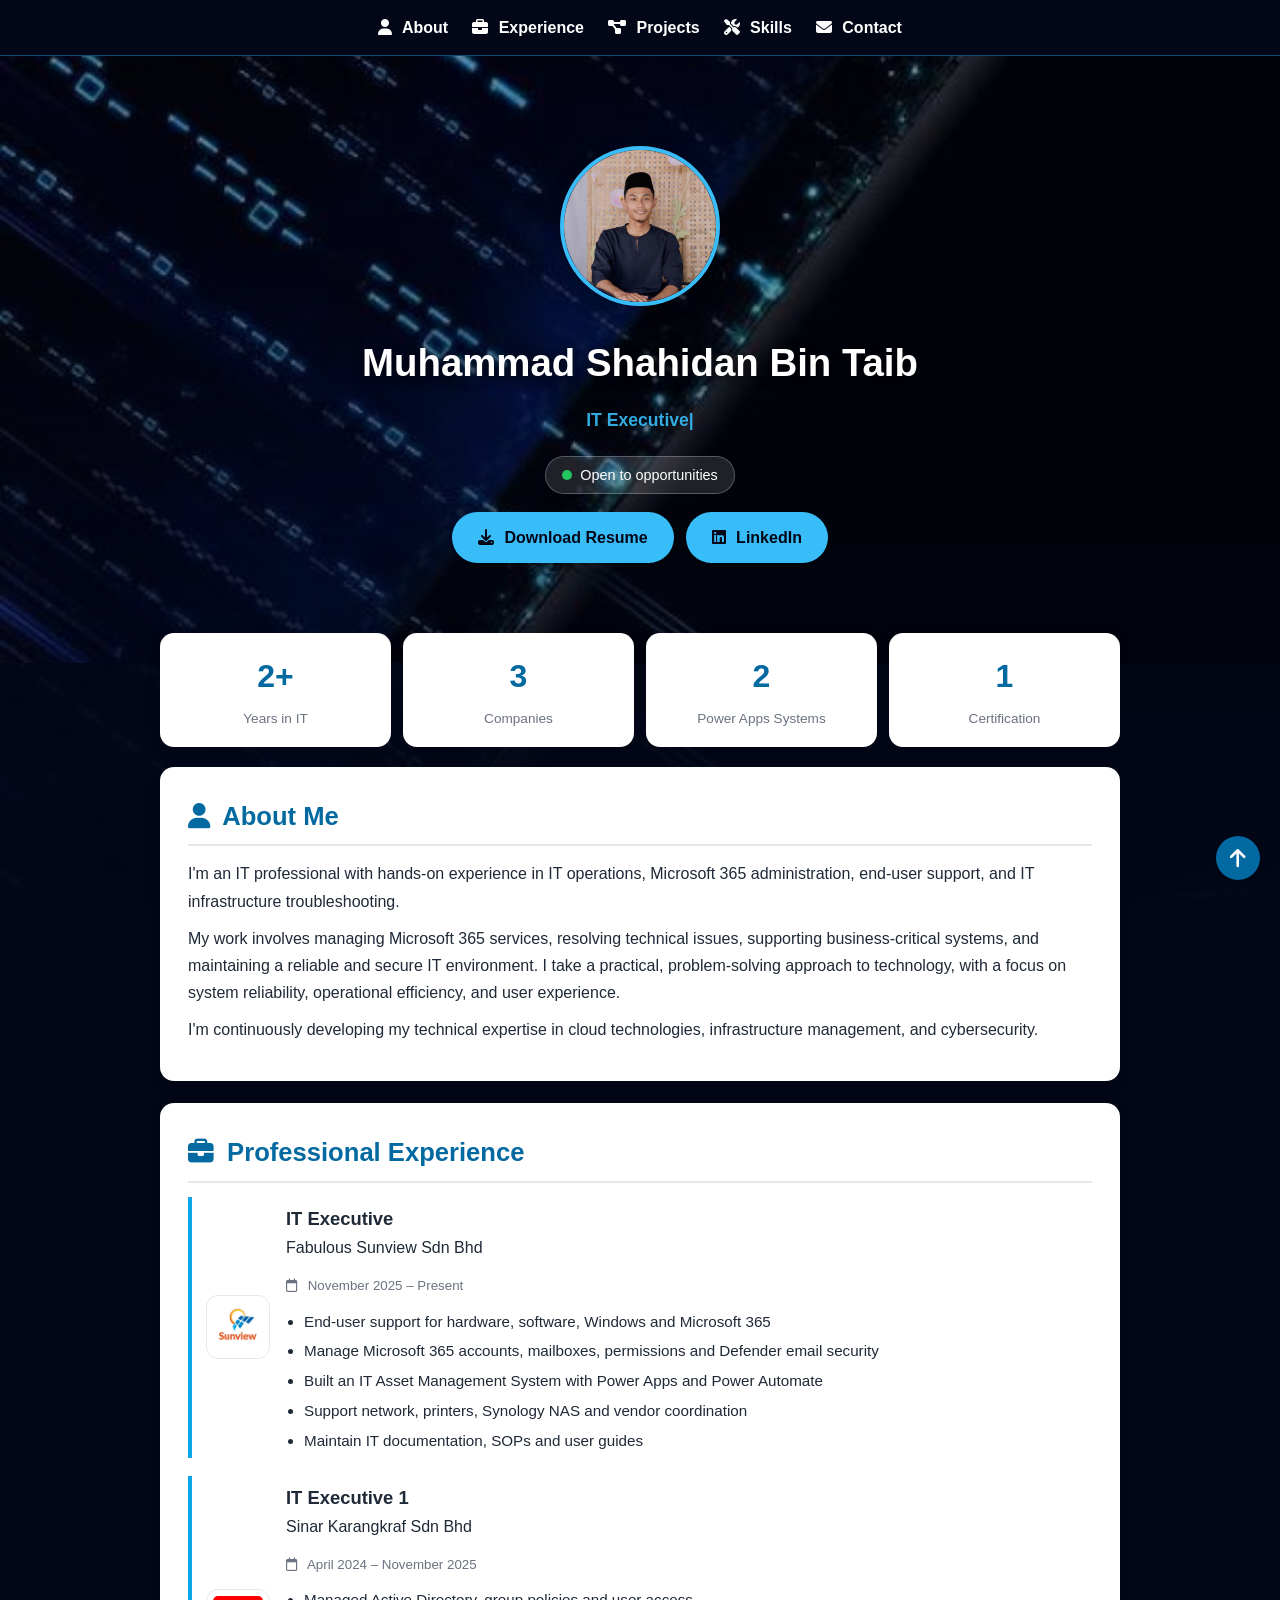
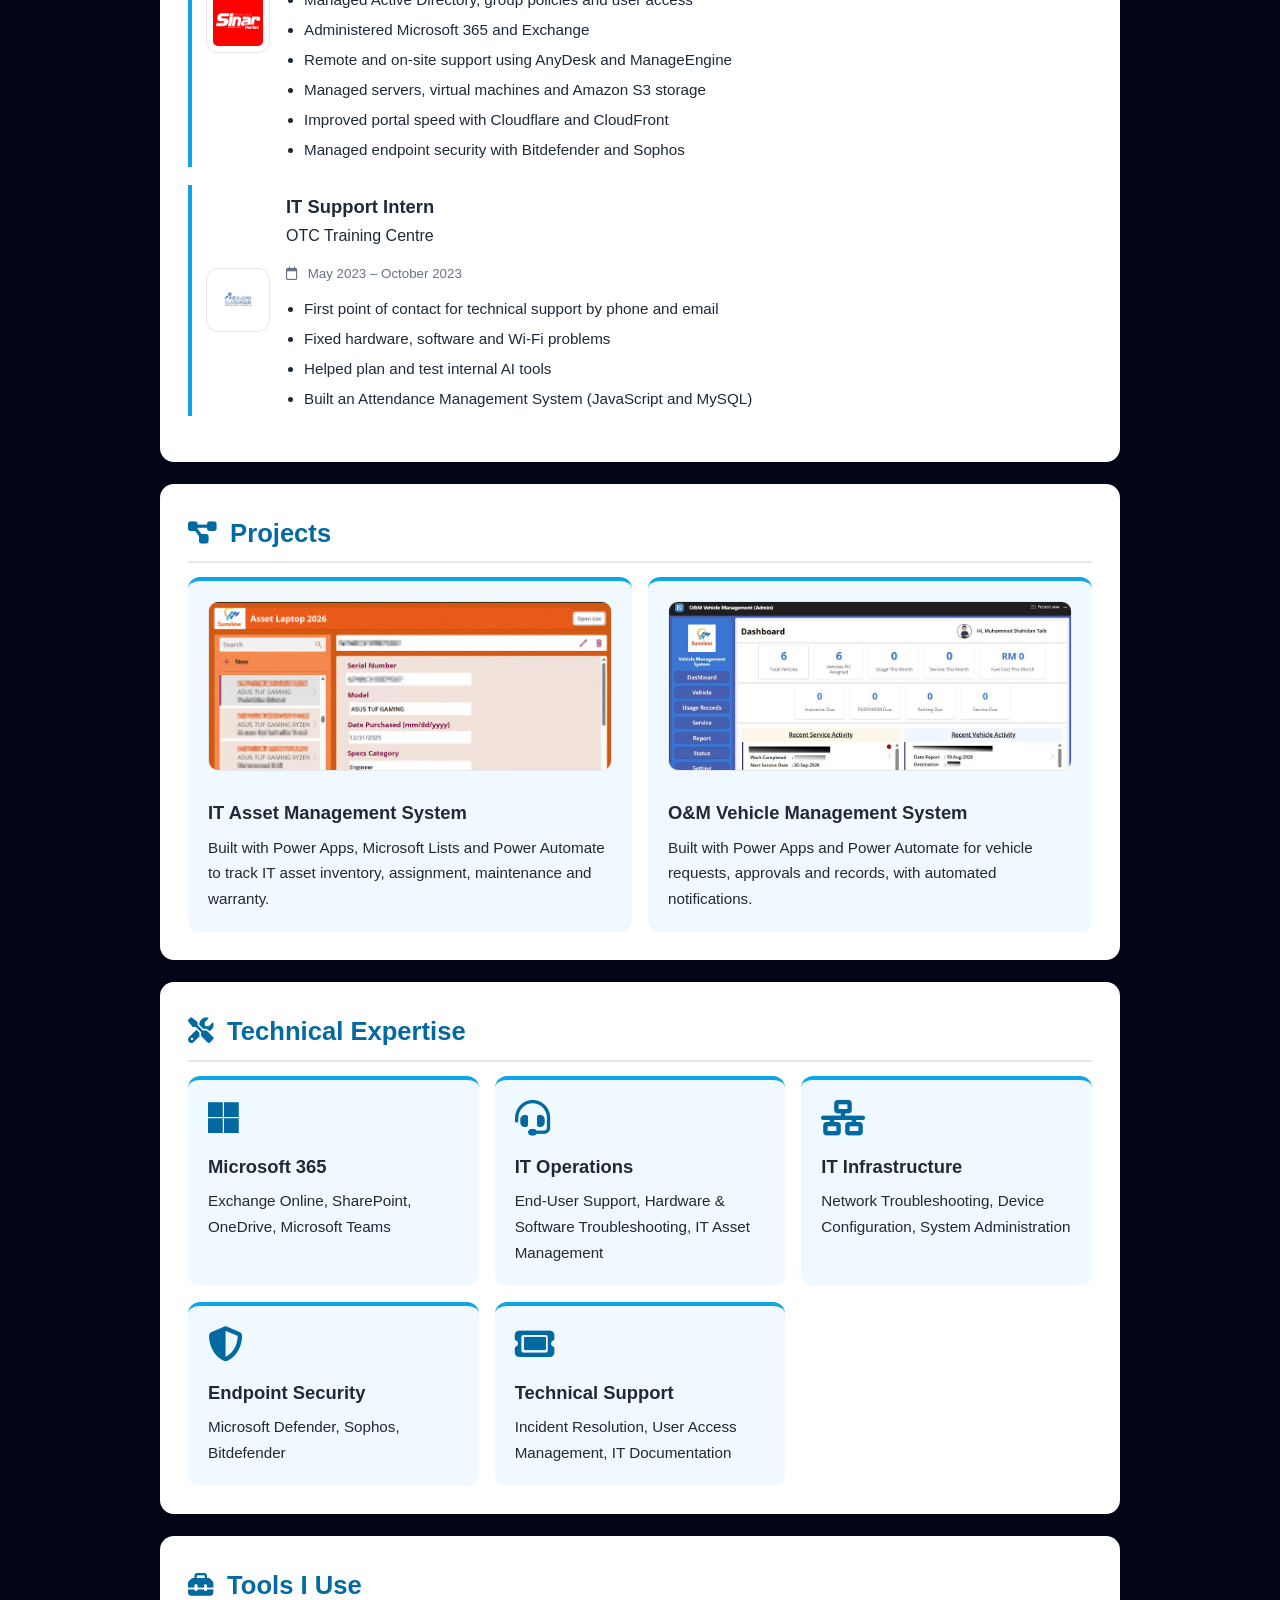
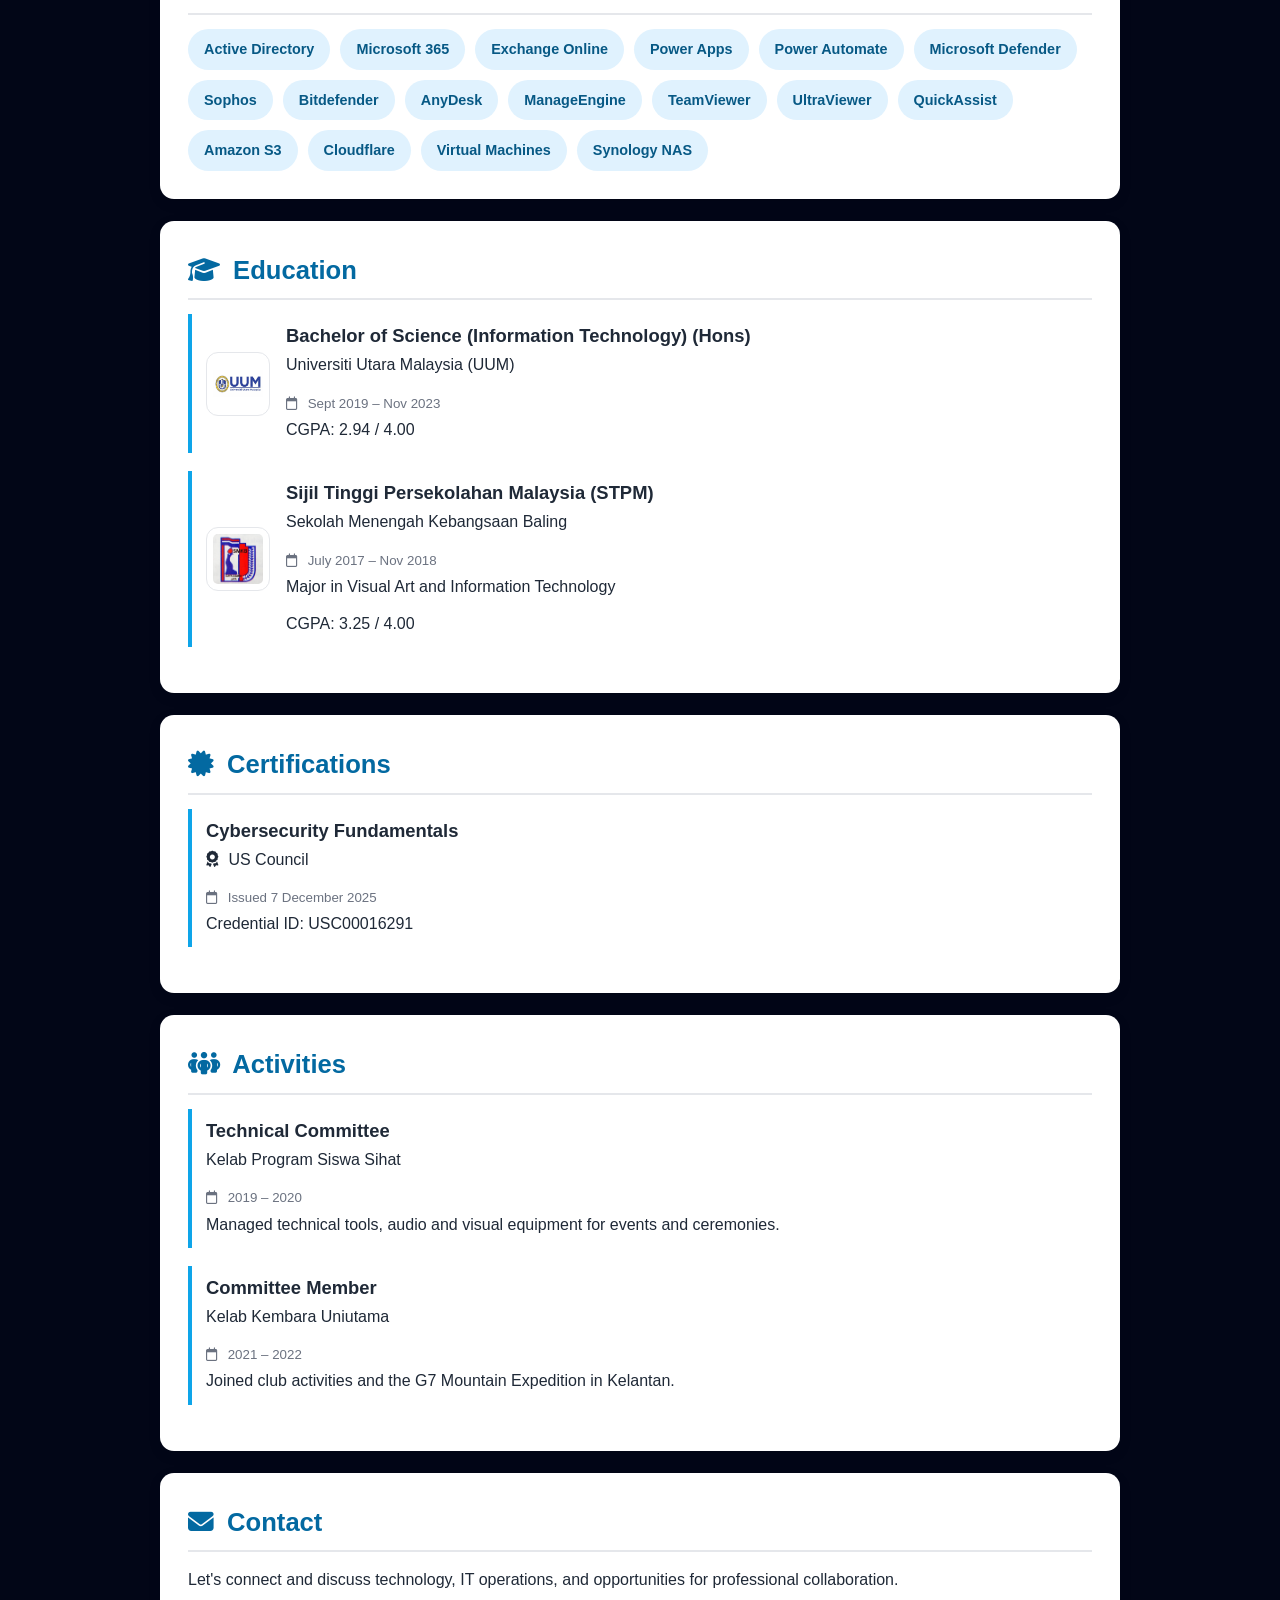
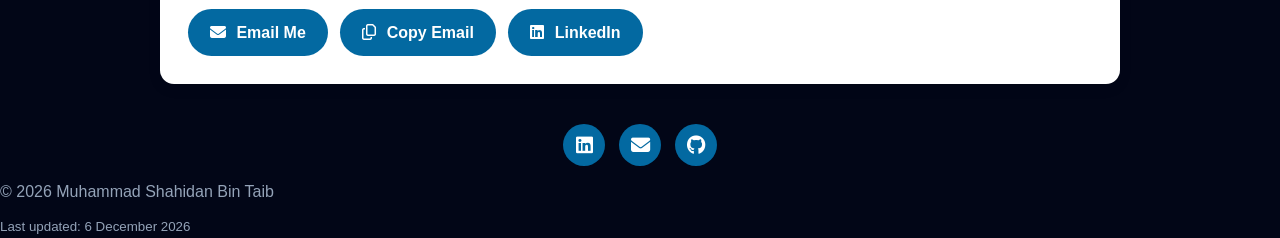
==== commit 577bae44: "Update index.html" ====
--- a/index.html
+++ b/index.html
@@ -4,6 +4,7 @@
   <meta charset="UTF-8">
   <meta name="viewport" content="width=device-width, initial-scale=1">
   <title>Muhammad Shahidan | IT Executive</title>
+  <meta name="google-site-verification" content="LHDIgM1RQsKchdC1qvTGuvViBXtX6xHKhHV1lLKJHUg" />
   <meta name="description" content="Muhammad Shahidan Bin Taib - IT Executive with experience in Microsoft 365, IT operations, infrastructure and Power Apps.">
   <link rel="stylesheet" href="https://cdnjs.cloudflare.com/ajax/libs/font-awesome/6.5.1/css/all.min.css">
   <meta property="og:title" content="Muhammad Shahidan | IT Executive">
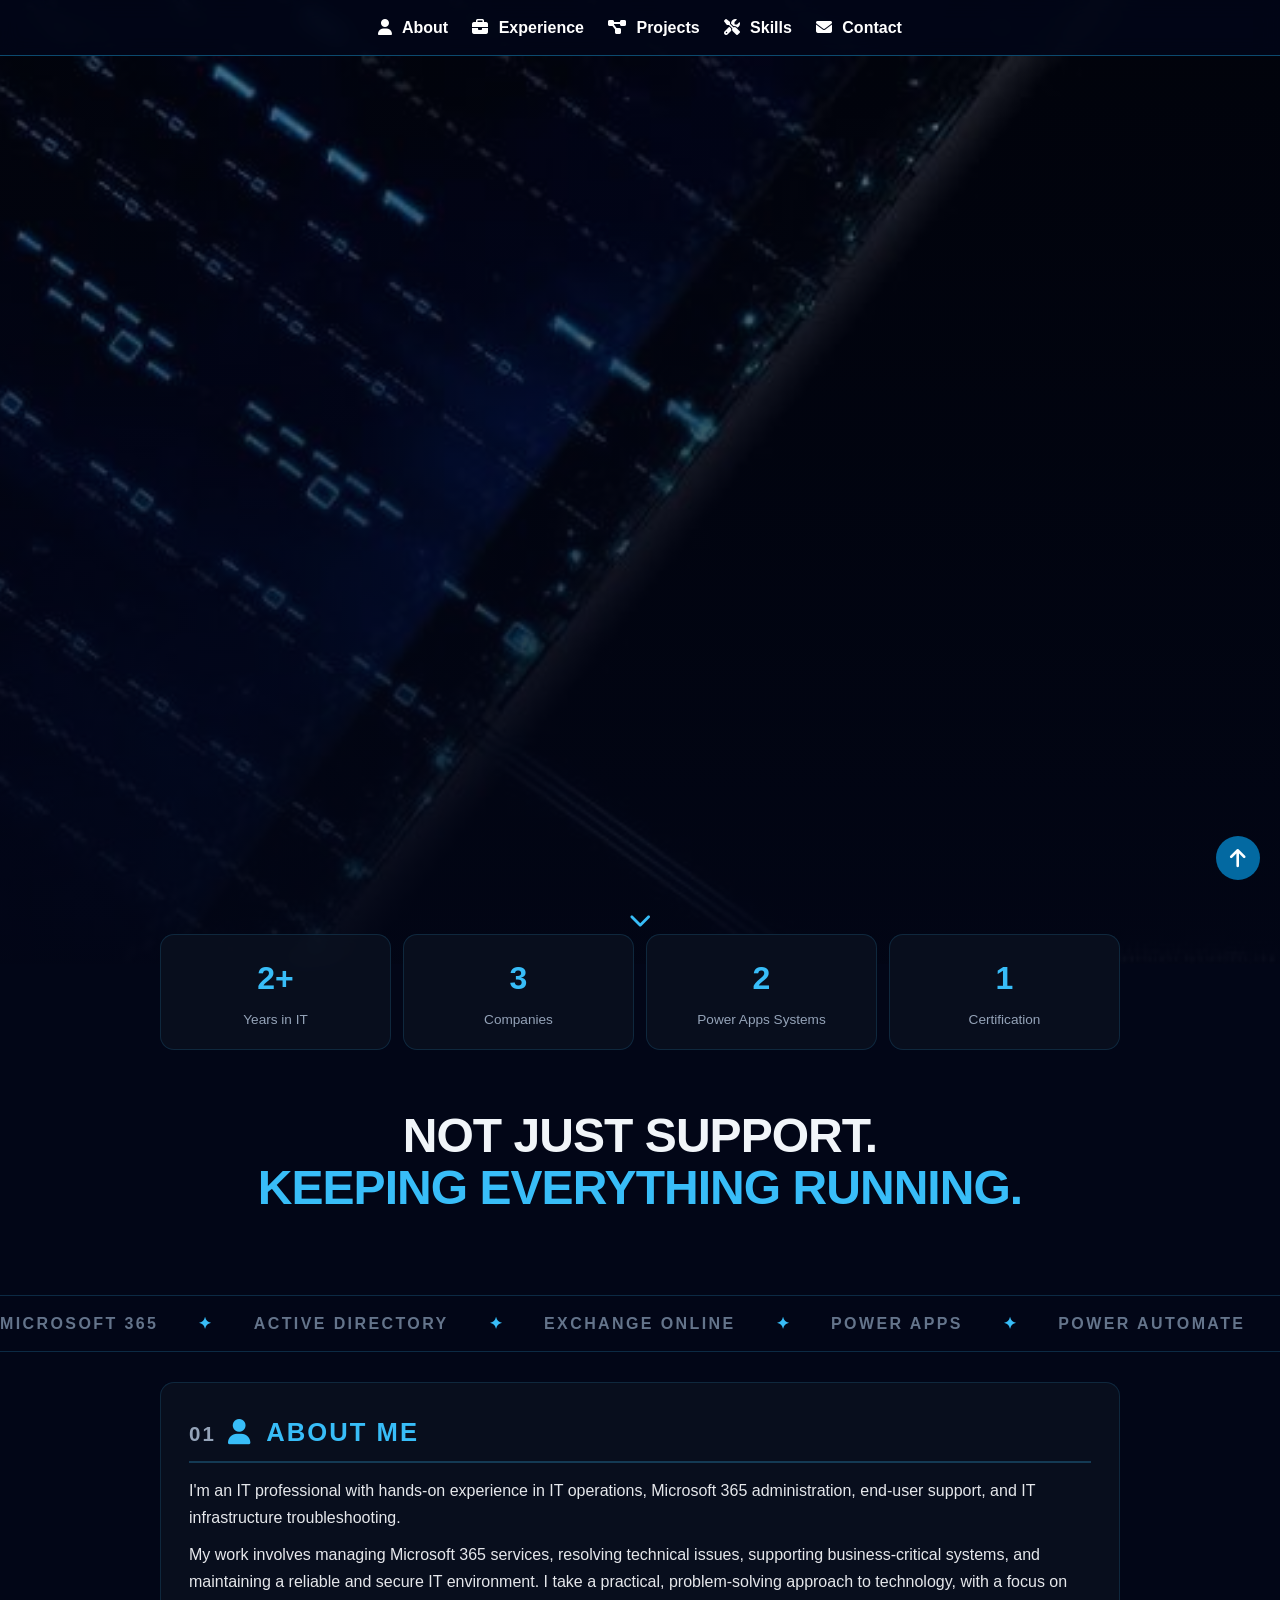
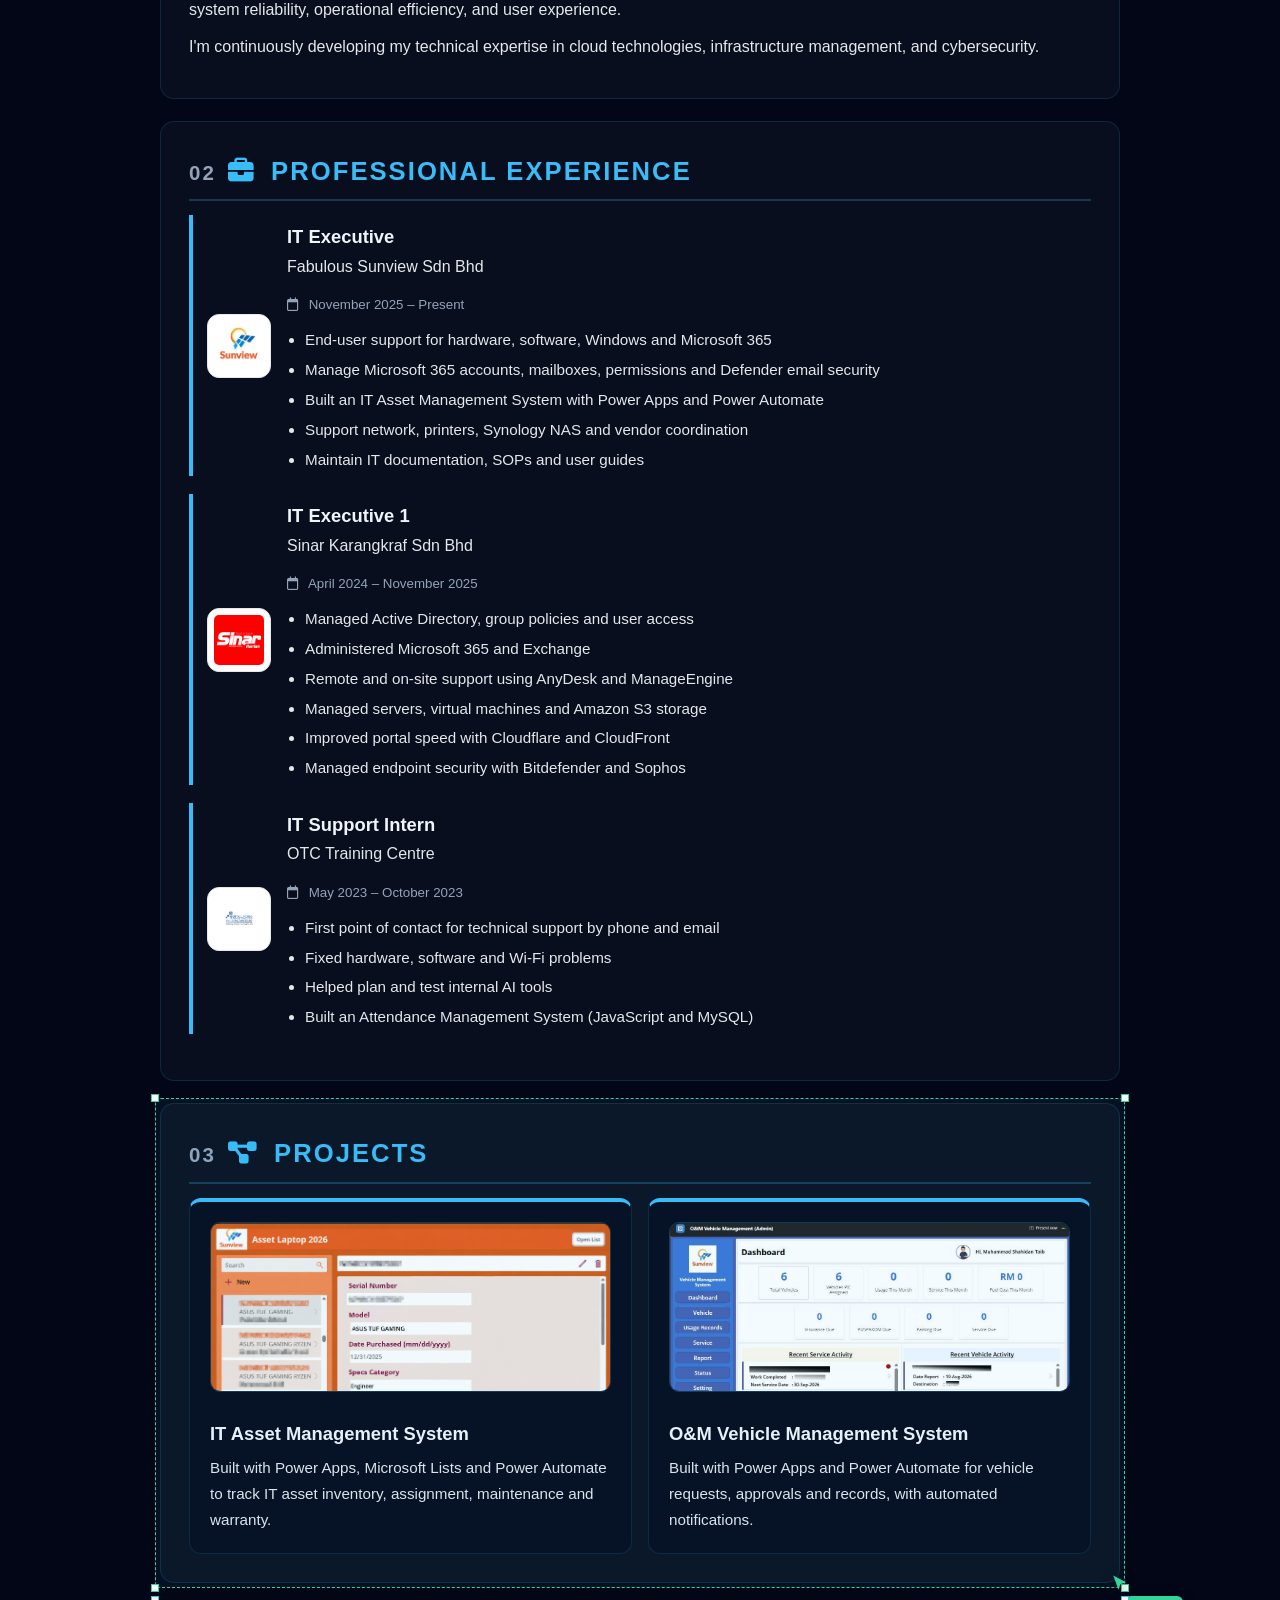
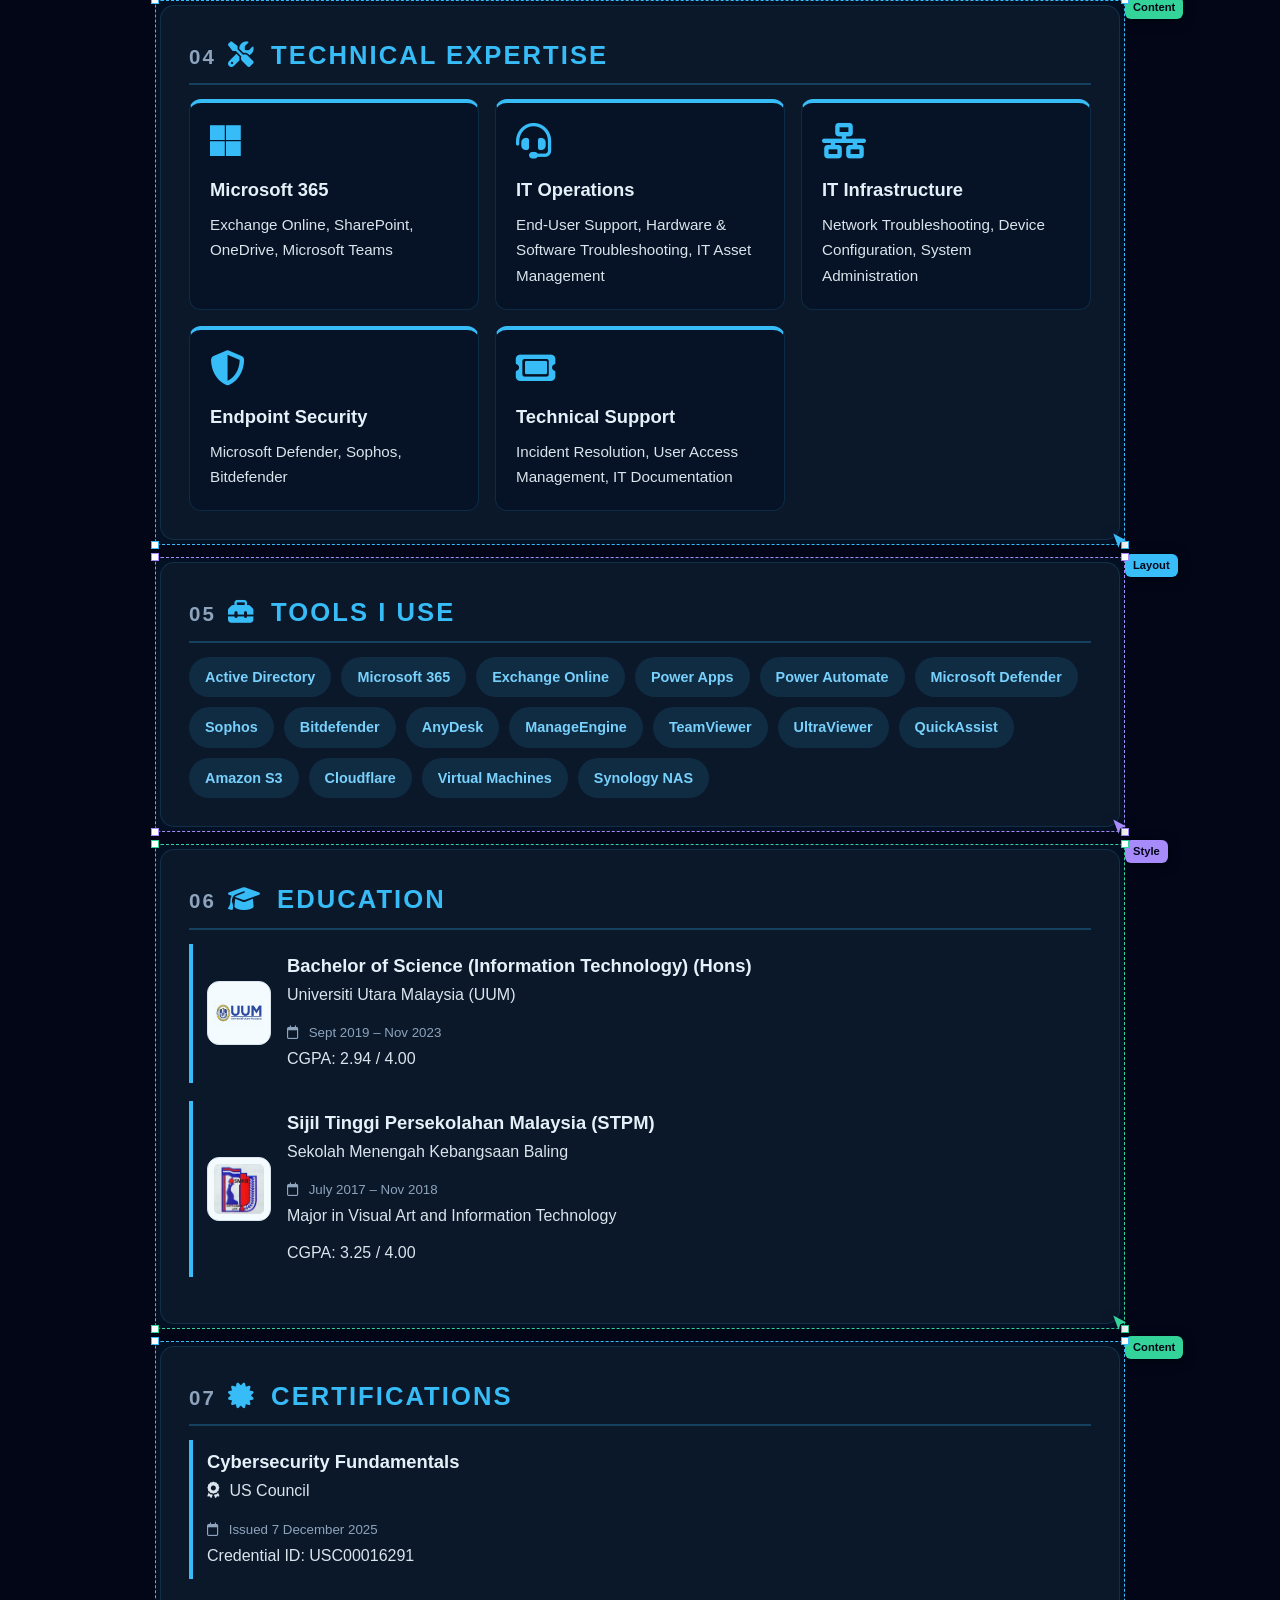
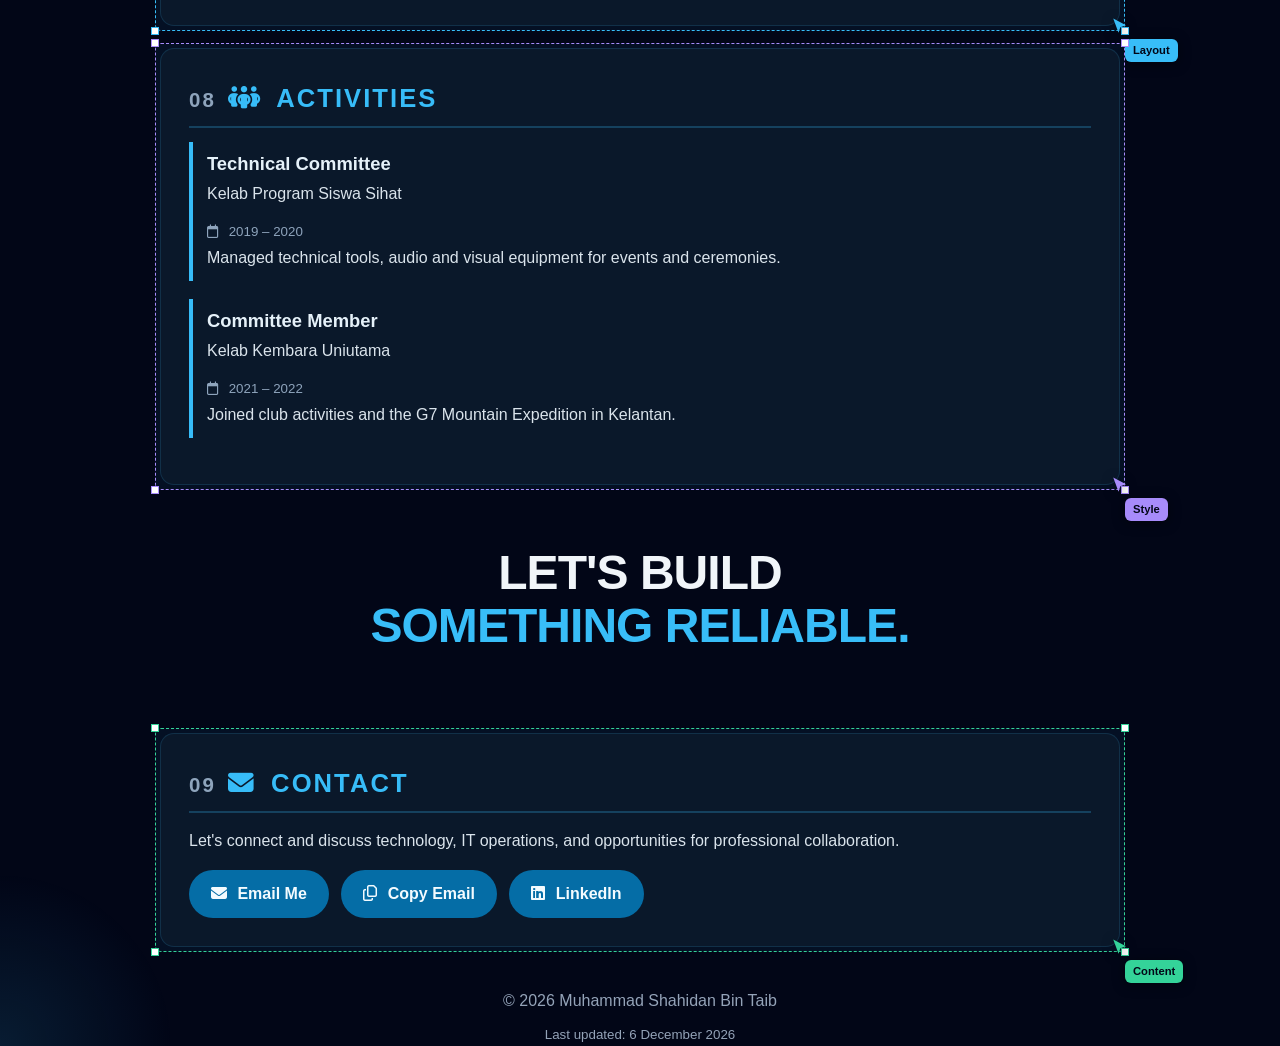
==== commit 0df12709: "Add files via upload" ====
--- a/index.html
+++ b/index.html
@@ -4,19 +4,23 @@
   <meta charset="UTF-8">
   <meta name="viewport" content="width=device-width, initial-scale=1">
   <title>Muhammad Shahidan | IT Executive</title>
-  <meta name="google-site-verification" content="LHDIgM1RQsKchdC1qvTGuvViBXtX6xHKhHV1lLKJHUg" />
   <meta name="description" content="Muhammad Shahidan Bin Taib - IT Executive with experience in Microsoft 365, IT operations, infrastructure and Power Apps.">
   <link rel="stylesheet" href="https://cdnjs.cloudflare.com/ajax/libs/font-awesome/6.5.1/css/all.min.css">
   <meta property="og:title" content="Muhammad Shahidan | IT Executive">
   <meta property="og:description" content="IT Executive with experience in Microsoft 365, IT operations, infrastructure and Power Apps.">
-  <meta property="og:image" content="https://idanluffyy.github.io/shahidan/profile.jpg">
-  <meta property="og:url" content="https://idanluffyy.github.io/shahidan/">
+  <meta property="og:image" content="https://idanluffyy.github.io/profile.jpg">
+  <meta property="og:url" content="https://idanluffyy.github.io">
   <meta property="og:type" content="website">
   <meta name="theme-color" content="#0f172a">
   <link rel="icon" href="profile.jpg">
   <link rel="stylesheet" href="style.css">
 </head>
+
 <body>
+  <div id="loader">
+    <div class="logo-mark"> MS. </div>
+    <div class="type-wrap"><span class="type-text">SHAHIDAN<b>.</b></span></div>
+  </div>
   <div id="progress"></div>
   <nav>
     <a href="#about"><i class="fa-solid fa-user"></i> About</a>
@@ -27,14 +31,17 @@
   </nav>
 
   <header>
+    <div id="city"></div>
     <img src="profile.jpg" alt="Muhammad Shahidan" class="photo">
-    <h1>Muhammad Shahidan Bin Taib</h1>
+    <p class="eyebrow">MUHAMMAD SHAHIDAN BIN TAIB</p>
+    <h1 class="hero-title">FROM ISSUES.<br><span>TO SOLUTIONS.</span></h1>
     <p id="typing"></p>
     <span class="badge"><span class="dot"></span> Open to opportunities</span>
     <div class="hero-buttons">
       <a href="Resume_Shahidan.pdf" class="btn" download><i class="fa-solid fa-download"></i> Download Resume</a>
       <a href="https://www.linkedin.com/in/muhdshahidan" class="btn"><i class="fa-brands fa-linkedin"></i> LinkedIn</a>
     </div>
+    <a href="#about" class="scroll-down" aria-label="Scroll down"><i class="fa-solid fa-chevron-down"></i></a>
   </header>
 
   <div class="stats">
@@ -42,6 +49,27 @@
     <div><b data-target="3">0</b><span>Companies</span></div>
     <div><b data-target="2">0</b><span>Power Apps Systems</span></div>
     <div><b data-target="1">0</b><span>Certification</span></div>
+  </div>
+
+  <div class="statement">
+    <p>NOT JUST SUPPORT.<br><span>KEEPING EVERYTHING RUNNING.</span></p>
+  </div>
+
+  <div class="marquee">
+    <div class="track">
+      <span>Microsoft 365</span>
+      <span>Active Directory</span>
+      <span>Exchange Online</span>
+      <span>Power Apps</span>
+      <span>Power Automate</span>
+      <span>SharePoint</span>
+      <span>Microsoft Defender</span>
+      <span>Sophos</span>
+      <span>Bitdefender</span>
+      <span>Amazon S3</span>
+      <span>Cloudflare</span>
+      <span>Synology NAS</span>
+    </div>
   </div>
 
   <main>
@@ -226,6 +254,10 @@
       </div>
     </section>
 
+    <div class="statement">
+      <p>LET'S BUILD<br><span>SOMETHING RELIABLE.</span></p>
+    </div>
+
     <section id="contact">
       <h2><i class="fa-solid fa-envelope"></i> Contact</h2>
       <p>Let's connect and discuss technology, IT operations, and opportunities for professional collaboration.</p>
@@ -238,15 +270,12 @@
   <a href="#" class="top"><i class="fa-solid fa-arrow-up"></i></a>
 
   <footer>
-    <div class="social">
-      <a href="https://www.linkedin.com/in/muhdshahidan" aria-label="LinkedIn"><i class="fa-brands fa-linkedin"></i></a>
-      <a href="mailto:myshahidan@gmail.com" aria-label="Email"><i class="fa-solid fa-envelope"></i></a>
-      <a href="https://github.com/idanluffyy" aria-label="GitHub"><i class="fa-brands fa-github"></i></a>
-    </div>
     <p>© 2026 Muhammad Shahidan Bin Taib</p>
     <small id="updated"></small>
   </footer>
 
+  <div id="glow"></div>
+
   <script src="script.js"></script>
 </body>
-</html>
+</html>
--- a/style.css
+++ b/style.css
@@ -591,4 +591,437 @@
   border-radius: 10px;
   margin-bottom: 12px;
   border: 1px solid #e5e7eb;
-}+}
+
+/* ---------- Cinematic style ---------- */
+body { color: #e5e7eb; }
+
+header {
+  min-height: 85vh;
+  display: flex;
+  flex-direction: column;
+  align-items: center;
+  justify-content: center;
+  background:
+    linear-gradient(rgba(2, 6, 23, 0.5), rgba(2, 6, 23, 0.9)),
+    url("bg.jpg") right center / cover no-repeat;
+}
+
+.eyebrow {
+  letter-spacing: 0.3em;
+  font-size: 0.8rem;
+  color: #94a3b8;
+  margin: 8px 0 18px;
+}
+
+header .hero-title {
+  font-size: clamp(2.6rem, 11vw, 6rem);
+  line-height: 1;
+  font-weight: 900;
+  letter-spacing: -0.03em;
+  margin: 0 0 16px;
+}
+.hero-title span { color: #38bdf8; }
+
+section,
+.stats div {
+  background: rgba(11, 18, 32, 0.75);
+  backdrop-filter: blur(8px);
+  border: 1px solid rgba(56, 189, 248, 0.15);
+  box-shadow: none;
+}
+section:hover {
+  box-shadow: 0 0 28px rgba(56, 189, 248, 0.15);
+}
+
+h2 {
+  color: #38bdf8;
+  text-transform: uppercase;
+  letter-spacing: 0.08em;
+  border-bottom-color: rgba(56, 189, 248, 0.25);
+}
+h3 { color: #f1f5f9; }
+small, .stats span { color: #94a3b8; }
+
+a, .stats b, .card > i { color: #38bdf8; }
+.card {
+  background: rgba(2, 6, 23, 0.6);
+  border: 1px solid rgba(56, 189, 248, 0.15);
+  border-top: 4px solid #38bdf8;
+}
+.tags span {
+  background: rgba(56, 189, 248, 0.12);
+  color: #7dd3fc;
+}
+.job { border-left-color: #38bdf8; }
+.shot { border-color: rgba(56, 189, 248, 0.25); }
+
+/* ---------- Fix gap on the right ---------- */
+html, body {
+  max-width: 100%;
+  overflow-x: clip;
+}
+
+header {
+  width: 100%;
+  text-align: center;
+}
+
+.photo {
+  display: block;
+  margin: 0 auto 16px;
+}
+
+header .hero-title {
+  font-size: clamp(2rem, 9vw, 6rem);
+  overflow-wrap: anywhere;
+  max-width: 100%;
+}
+
+.eyebrow {
+  padding-left: 0.3em;
+  max-width: 100%;
+}
+
+footer {
+  width: 100%;
+  text-align: center;
+}
+
+/* ---------- Numbered titles + quote line ---------- */
+main { counter-reset: sec; }
+
+main section h2::before {
+  counter-increment: sec;
+  content: counter(sec, decimal-leading-zero);
+  margin-right: 12px;
+  font-size: 0.8em;
+  letter-spacing: 0.1em;
+  color: #94a3b8;
+}
+
+.statement {
+  max-width: 1000px;
+  margin: 10px auto 30px;
+  padding: 40px 20px;
+  text-align: center;
+}
+.statement p {
+  font-size: clamp(1.6rem, 6vw, 3rem);
+  font-weight: 900;
+  line-height: 1.1;
+  letter-spacing: -0.02em;
+  color: #f1f5f9;
+}
+.statement span { color: #38bdf8; }
+
+/* ---------- Batch 34 ---------- */
+nav {
+  background: rgba(2, 6, 23, 0.7);
+  backdrop-filter: blur(10px);
+}
+
+header { position: relative; }
+.scroll-down {
+  position: absolute;
+  bottom: 24px;
+  left: 50%;
+  transform: translateX(-50%);
+  font-size: 1.4rem;
+  color: #38bdf8;
+  animation: bounce 1.8s infinite;
+}
+.scroll-down i { margin: 0; }
+@keyframes bounce {
+  0%, 100% { transform: translate(-50%, 0); }
+  50%      { transform: translate(-50%, 10px); }
+}
+
+.marquee {
+  overflow: hidden;
+  padding: 14px 0;
+  margin-bottom: 30px;
+  border-top: 1px solid rgba(56, 189, 248, 0.2);
+  border-bottom: 1px solid rgba(56, 189, 248, 0.2);
+}
+.track {
+  display: flex;
+  width: max-content;
+  animation: scroll 35s linear infinite;
+}
+.track span {
+  white-space: nowrap;
+  margin-right: 40px;
+  text-transform: uppercase;
+  letter-spacing: 0.15em;
+  font-weight: 700;
+  color: #64748b;
+}
+.track span::after {
+  content: "✦";
+  margin-left: 40px;
+  color: #38bdf8;
+}
+@keyframes scroll {
+  to { transform: translateX(-50%); }
+}
+.marquee:hover .track { animation-play-state: paused; }
+
+#glow {
+  position: fixed;
+  width: 350px;
+  height: 350px;
+  border-radius: 50%;
+  pointer-events: none;
+  z-index: 0;
+  transform: translate(-50%, -50%);
+  background: radial-gradient(circle, rgba(56, 189, 248, 0.12), transparent 70%);
+}
+@media (hover: none) {
+  #glow { display: none; }
+}
+
+/* ---------- Loader: logo + typing ---------- */
+#loader {
+  position: fixed;
+  inset: 0;
+  z-index: 300;
+  display: flex;
+  flex-direction: column;
+  align-items: center;
+  justify-content: center;
+  gap: 22px;
+  background: #020617;
+  animation: hideLoader 0.6s ease 2.8s forwards;
+}
+
+.logo-mark {
+  width: 84px;
+  height: 84px;
+  display: flex;
+  align-items: center;
+  justify-content: center;
+  border-radius: 22px;
+  border: 2px solid #38bdf8;
+  background: linear-gradient(135deg, #0c4a6e, #020617);
+  box-shadow: 0 0 30px rgba(56, 189, 248, 0.5);
+  color: #fff;
+  font-size: 2.6rem;
+  font-weight: 900;
+  animation: pop 0.6s ease both;
+}
+
+.type-wrap { text-align: center; }
+.type-text {
+  display: inline-block;
+  box-sizing: content-box;
+  overflow: hidden;
+  white-space: nowrap;
+  width: 0;
+  font-family: "Courier New", monospace;
+  font-size: clamp(1.8rem, 9vw, 3.2rem);
+  font-weight: 900;
+  color: #fff;
+  border-right: 3px solid #38bdf8;
+  animation:
+    typing 1.3s steps(9) 0.7s forwards,
+    blink 0.6s step-end infinite;
+}
+.type-text b { color: #38bdf8; }
+
+@keyframes typing { to { width: 9ch; } }
+@keyframes blink { 50% { border-color: transparent; } }
+@keyframes pop {
+  from { opacity: 0; transform: scale(0.6); }
+  to   { opacity: 1; transform: scale(1); }
+}
+@keyframes hideLoader {
+  to { opacity: 0; visibility: hidden; }
+}
+
+/* ---------- Batch 36: polish ---------- */
+.hero-title span {
+  background: linear-gradient(90deg, #38bdf8, #a5f3fc, #38bdf8);
+  background-size: 200% auto;
+  -webkit-background-clip: text;
+  background-clip: text;
+  -webkit-text-fill-color: transparent;
+  color: transparent;
+  animation: shine 4s linear infinite;
+}
+@keyframes shine {
+  to { background-position: 200% center; }
+}
+
+.photo {
+  animation: float 5s ease-in-out infinite;
+}
+@keyframes float {
+  0%, 100% { transform: translateY(0); }
+  50%      { transform: translateY(-8px); }
+}
+
+.btn {
+  box-shadow: 0 0 18px rgba(56, 189, 248, 0.35);
+}
+
+::selection {
+  background: #38bdf8;
+  color: #020617;
+}
+
+::-webkit-scrollbar { width: 10px; }
+::-webkit-scrollbar-track { background: #020617; }
+::-webkit-scrollbar-thumb {
+  background: #0369a1;
+  border-radius: 10px;
+}
+::-webkit-scrollbar-thumb:hover { background: #38bdf8; }
+
+/* ---------- Batch 37: moving skyline ---------- */
+header { overflow: hidden; }
+
+#city {
+  position: absolute;
+  inset: 0;
+  z-index: 0;
+  pointer-events: none;
+}
+
+header > .photo,
+header > .eyebrow,
+header > .hero-title,
+header > #typing,
+header > .badge,
+header > .hero-buttons {
+  position: relative;
+  z-index: 2;
+}
+.scroll-down { z-index: 2; }
+
+.layer {
+  position: absolute;
+  left: -4%;
+  width: 108%;
+  bottom: 0;
+  display: flex;
+  align-items: flex-end;
+  gap: 3px;
+  transition: transform 0.15s ease-out;
+}
+.layer.far  { height: 48%; opacity: 0.3; }
+.layer.mid  { height: 38%; opacity: 0.55; }
+.layer.near { height: 28%; opacity: 0.95; }
+
+.bld {
+  flex: 1 1 0;
+  min-width: 14px;
+  transform-origin: bottom;
+  transition: transform 0.3s ease;
+  border-top: 2px solid rgba(56, 189, 248, 0.5);
+  background:
+    radial-gradient(rgba(56, 189, 248, 0.7) 1.5px, transparent 2px) 6px 8px / 12px 14px,
+    linear-gradient(180deg, #0c2340, #020617);
+}
+
+@media (hover: none) {
+  .layer.far  { animation: sway 14s ease-in-out infinite alternate; }
+  .layer.mid  { animation: sway 10s ease-in-out infinite alternate; }
+  .layer.near { animation: sway 7s ease-in-out infinite alternate; }
+}
+@keyframes sway {
+  from { transform: translateX(-14px); }
+  to   { transform: translateX(14px); }
+}
+
+/* ---------- Batch 38: twinkle ---------- */
+@keyframes twinkle {
+  from { filter: brightness(0.8); }
+  to   { filter: brightness(1.6); }
+}
+
+/* ---------- Batch 39: page builds itself ---------- */
+header .photo,
+header .eyebrow,
+header .hero-title,
+header #typing,
+header .badge,
+header .hero-buttons {
+  transition: opacity 0.6s ease, filter 0.6s ease;
+}
+header .pre {
+  opacity: 0;
+  filter: blur(10px);
+}
+
+.agent {
+  position: absolute;
+  top: 0;
+  left: 0;
+  z-index: 4;
+  color: var(--c);
+  opacity: 0;
+  pointer-events: none;
+  transition: transform 0.7s cubic-bezier(.3, .8, .3, 1), opacity 0.4s ease;
+  filter: drop-shadow(0 2px 6px rgba(0, 0, 0, 0.5));
+}
+.agent svg { display: block; }
+.agent .tag {
+  display: inline-block;
+  margin: 2px 0 0 14px;
+  padding: 2px 8px;
+  border-radius: 6px;
+  background: var(--c);
+  color: #020617;
+  font-size: 0.7rem;
+  font-weight: 700;
+}
+
+.sel {
+  position: absolute;
+  z-index: 3;
+  pointer-events: none;
+  border: 1.5px dashed currentColor;
+  border-radius: 6px;
+  background: rgba(56, 189, 248, 0.06);
+  animation: selIn 0.25s ease;
+}
+.sel .h {
+  position: absolute;
+  width: 8px;
+  height: 8px;
+  background: #fff;
+  border: 1.5px solid currentColor;
+}
+.sel .tl { top: -5px; left: -5px; }
+.sel .tr { top: -5px; right: -5px; }
+.sel .bl { bottom: -5px; left: -5px; }
+.sel .br { bottom: -5px; right: -5px; }
+@keyframes selIn {
+  from { opacity: 0; transform: scale(1.06); }
+  to   { opacity: 1; transform: scale(1); }
+}
+
+/* ---------- Batch 40: bigger photo ---------- */
+.photo {
+  width: clamp(160px, 38vw, 260px);
+  height: clamp(160px, 38vw, 260px);
+  border-width: 5px;
+  margin-bottom: 20px;
+}
+
+/* ---------- Batch 41: bigger name ---------- */
+.eyebrow {
+  font-size: clamp(1rem, 4.2vw, 1.7rem);
+  font-weight: 700;
+  letter-spacing: 0.15em;
+  padding-left: 0.15em;
+  color: #e2e8f0;
+  opacity: 1;
+  text-align: center;
+  margin: 8px 0 18px;
+}
+
+/* ---------- Batch 42: sections build ---------- */
+main section { position: relative; }
+.sel { transition: opacity 0.5s ease; }
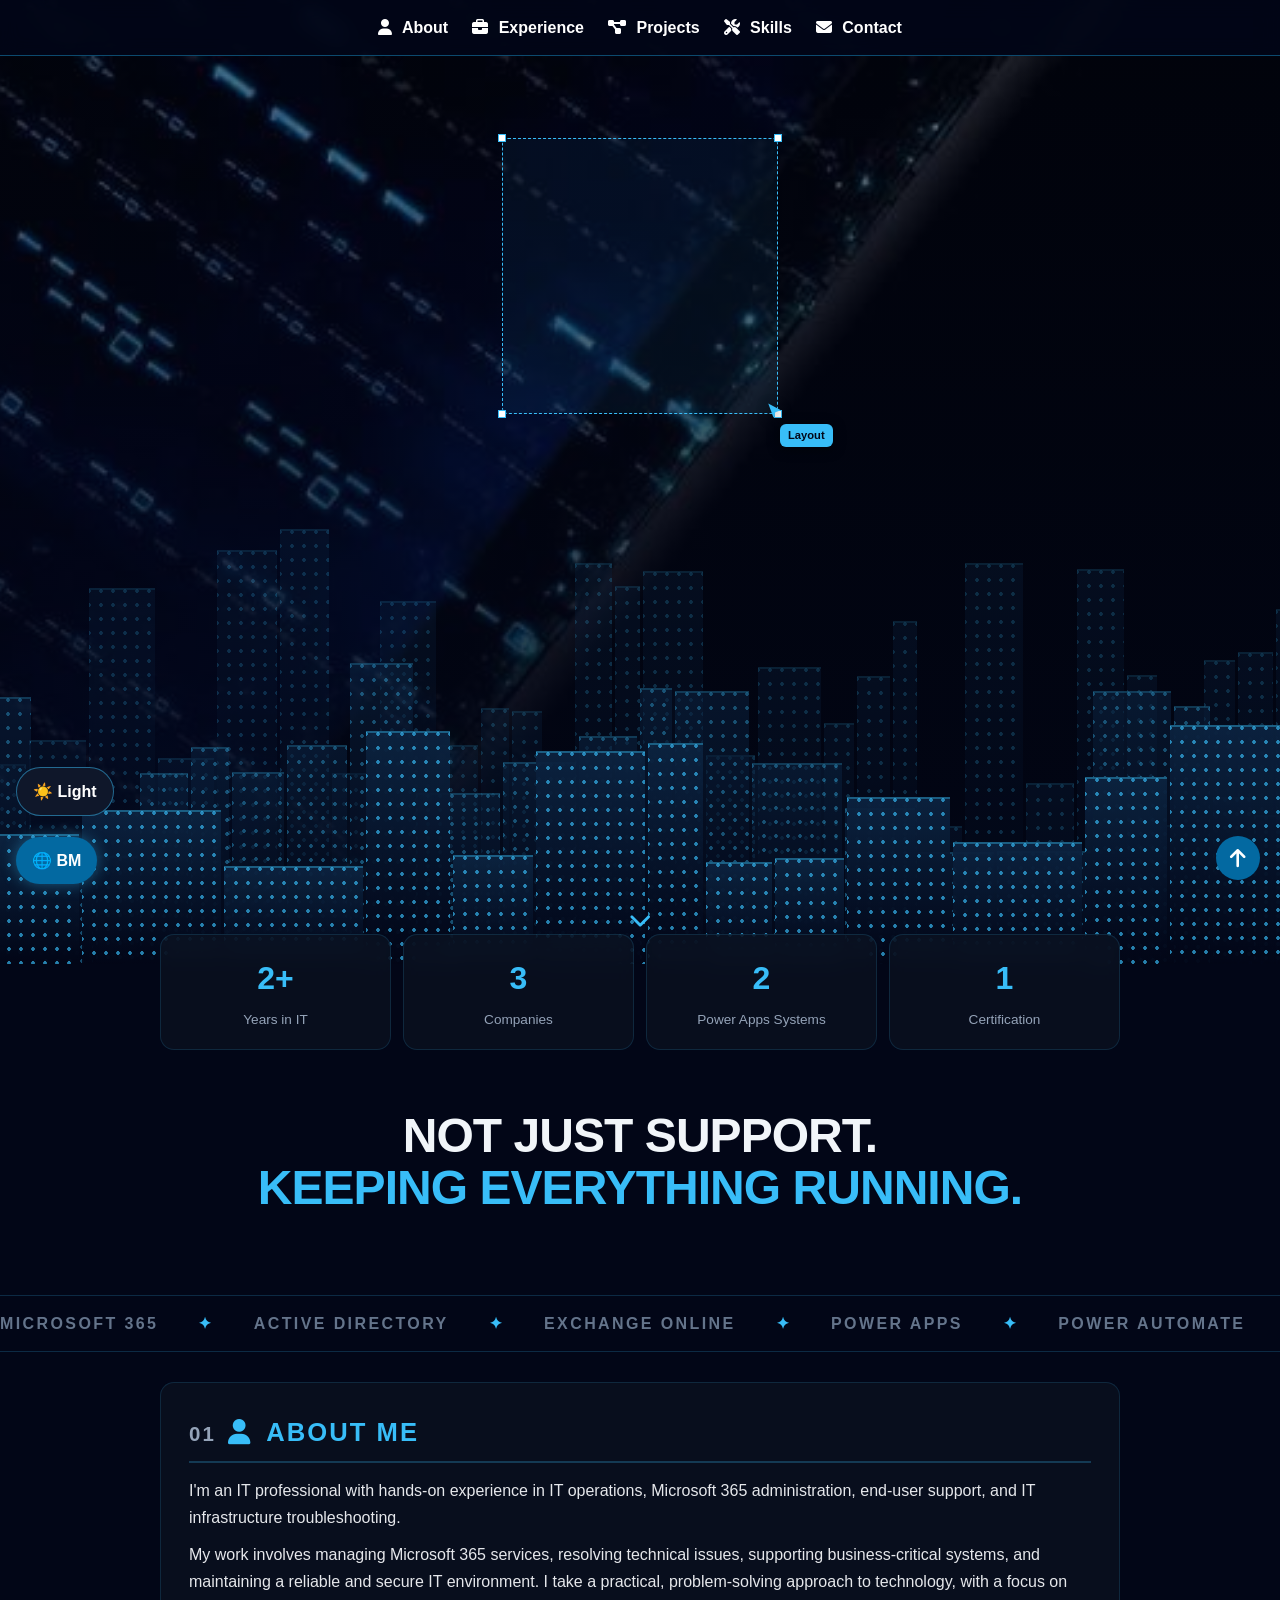
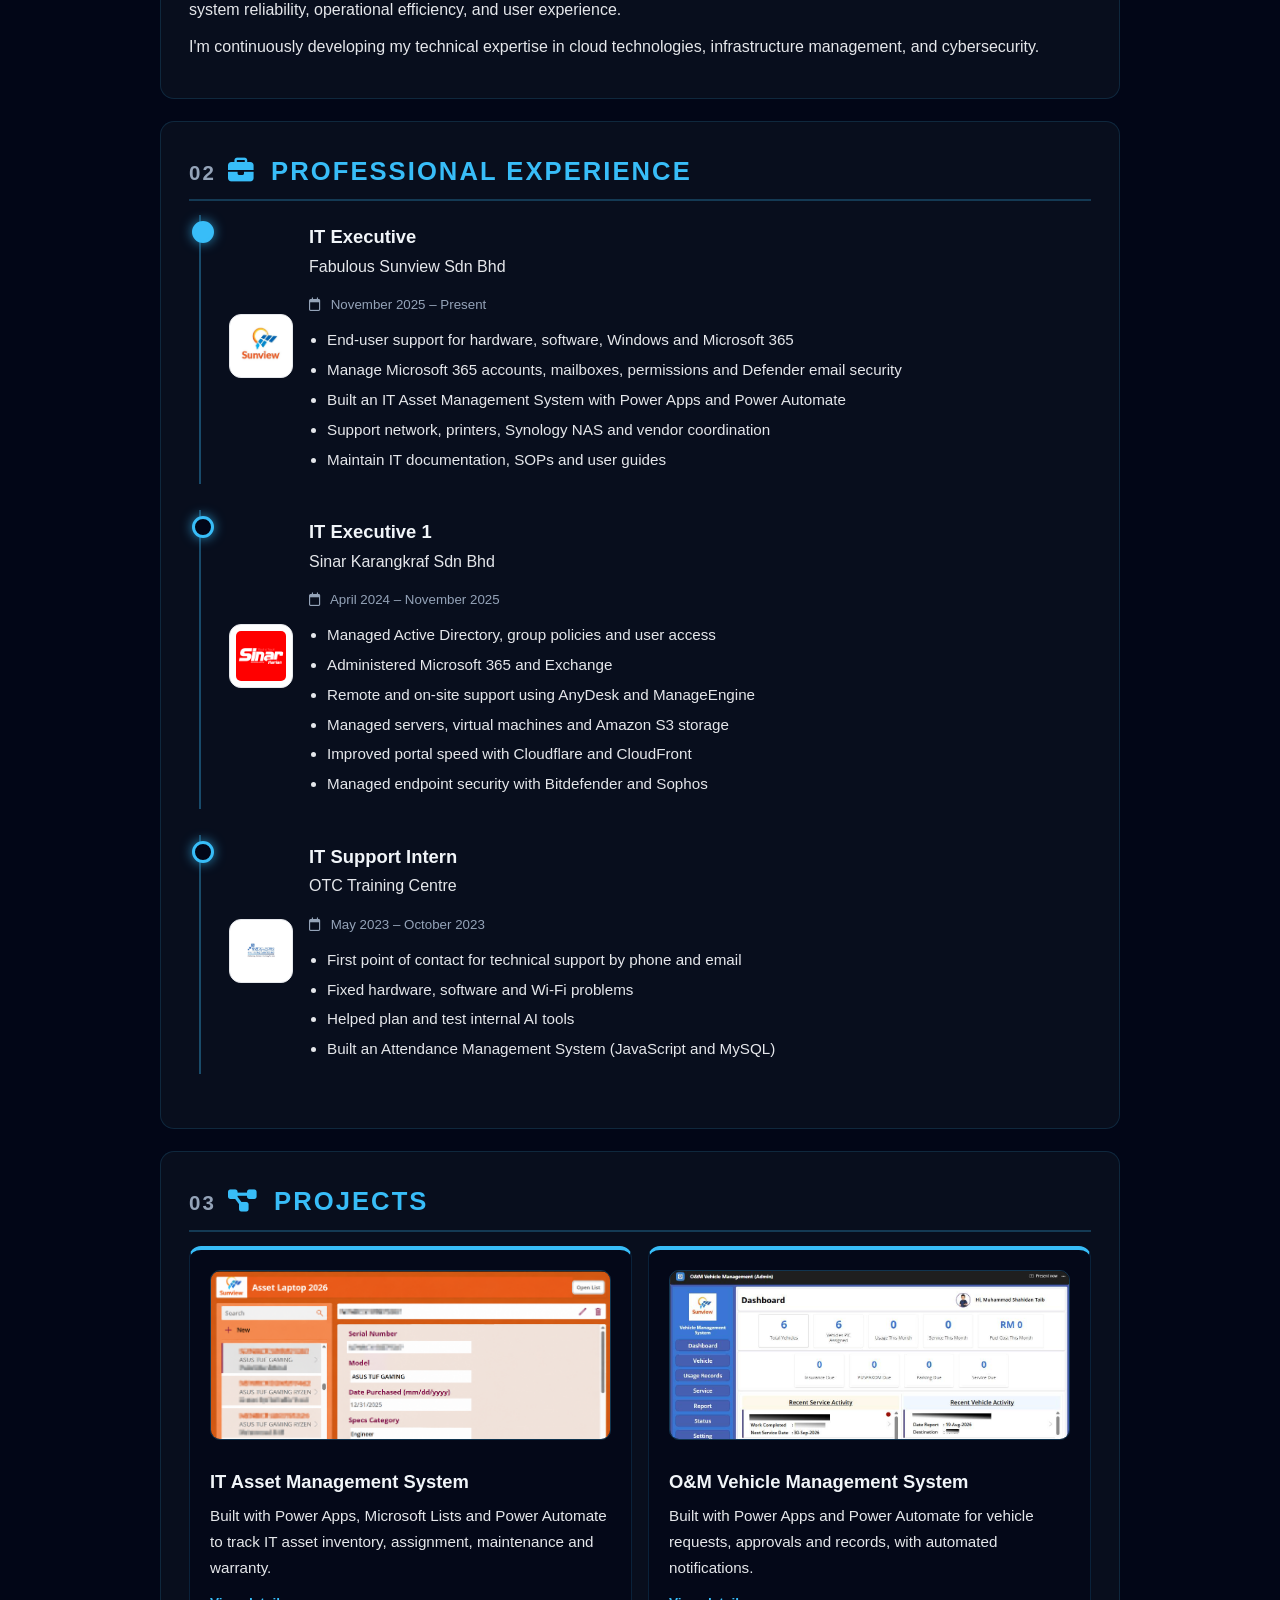
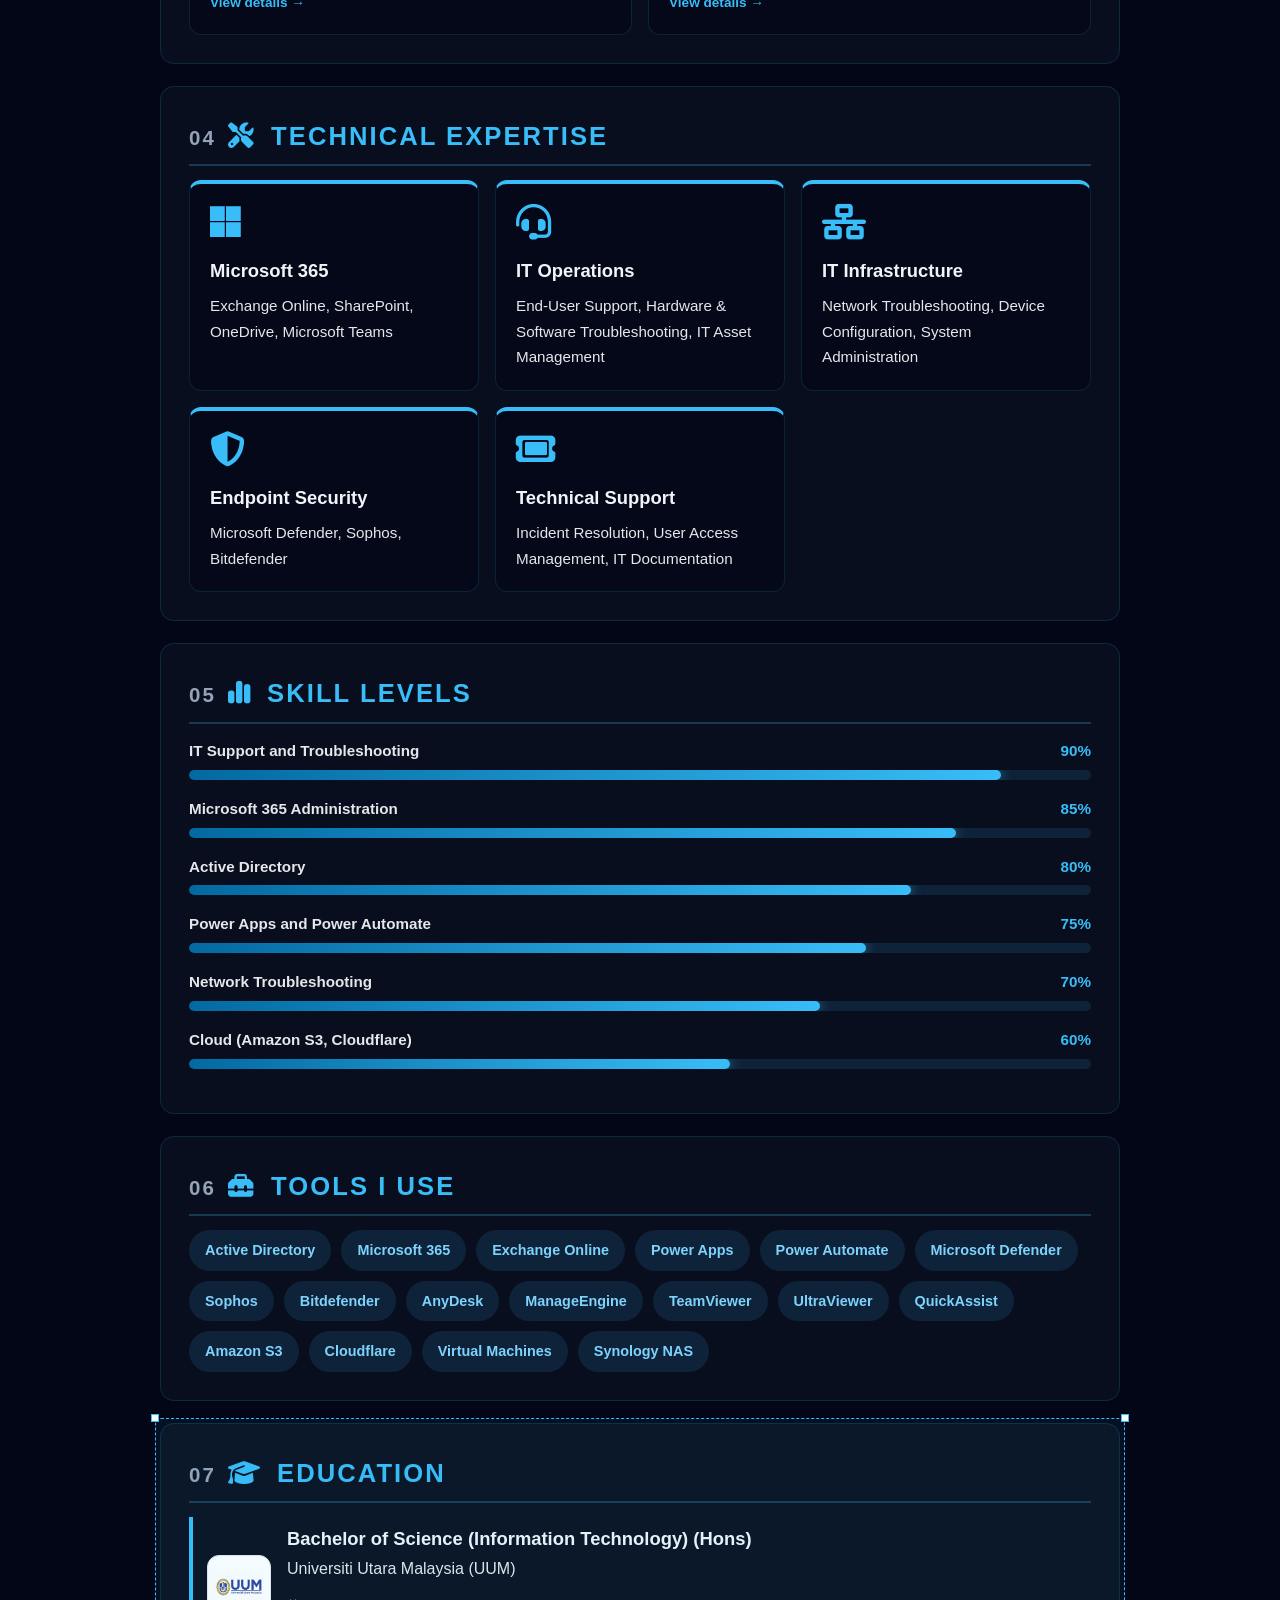
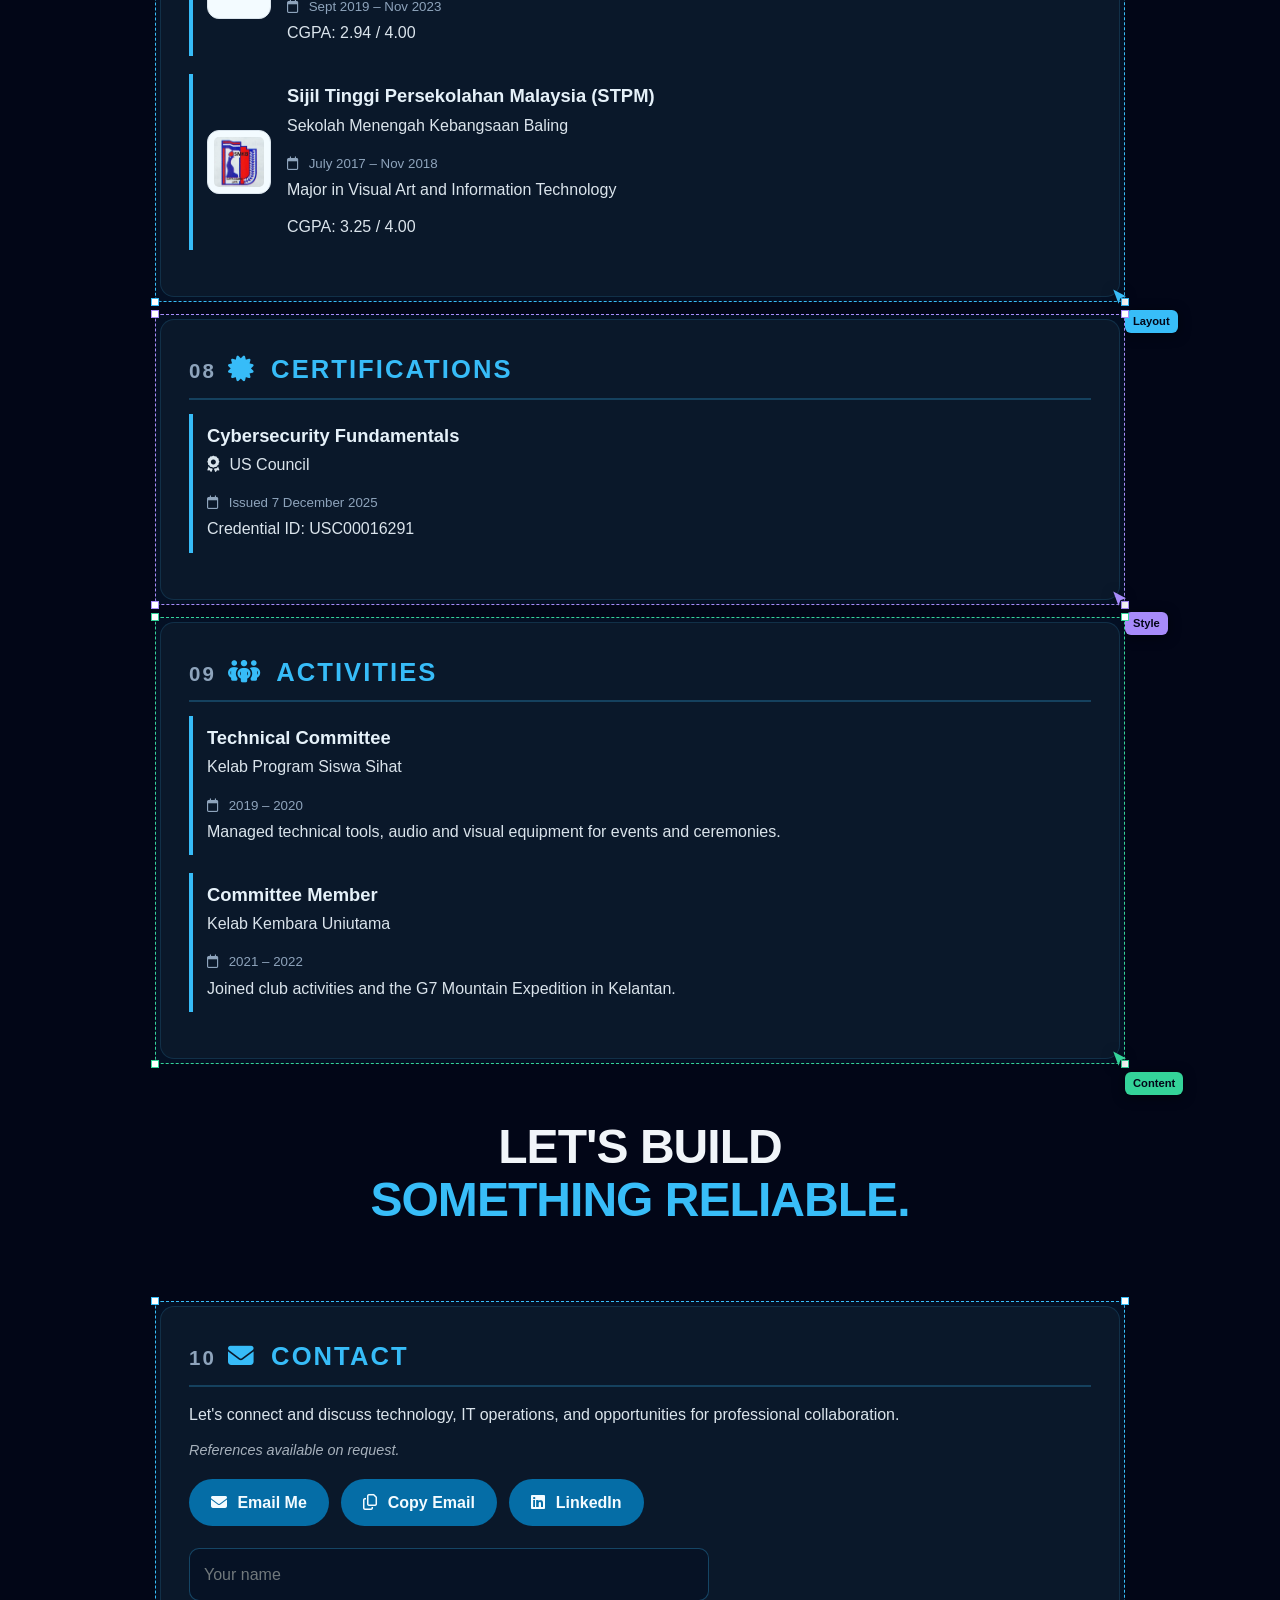
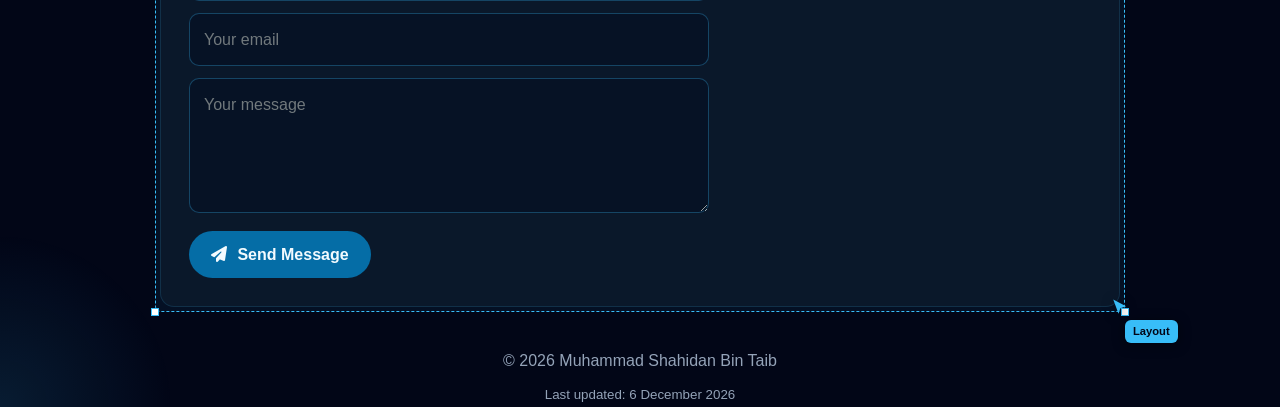
==== commit cba1977d: "Add files via upload" ====
--- a/index.html
+++ b/index.html
@@ -4,12 +4,13 @@
   <meta charset="UTF-8">
   <meta name="viewport" content="width=device-width, initial-scale=1">
   <title>Muhammad Shahidan | IT Executive</title>
+  <link rel="preload" href="bg.jpg" as="image">
   <meta name="description" content="Muhammad Shahidan Bin Taib - IT Executive with experience in Microsoft 365, IT operations, infrastructure and Power Apps.">
   <link rel="stylesheet" href="https://cdnjs.cloudflare.com/ajax/libs/font-awesome/6.5.1/css/all.min.css">
   <meta property="og:title" content="Muhammad Shahidan | IT Executive">
   <meta property="og:description" content="IT Executive with experience in Microsoft 365, IT operations, infrastructure and Power Apps.">
-  <meta property="og:image" content="https://idanluffyy.github.io/profile.jpg">
-  <meta property="og:url" content="https://idanluffyy.github.io">
+  <meta property="og:image" content="https://idanluffyy.github.io/shahidan/profile.jpg">
+  <meta property="og:url" content="https://idanluffyy.github.io/shahidan/">
   <meta property="og:type" content="website">
   <meta name="theme-color" content="#0f172a">
   <link rel="icon" href="profile.jpg">
@@ -18,11 +19,12 @@
 
 <body>
   <div id="loader">
-    <div class="logo-mark"> MS. </div>
+    <div class="logo-mark"><img src="logo.png" alt="Logo"></div>
     <div class="type-wrap"><span class="type-text">SHAHIDAN<b>.</b></span></div>
   </div>
   <div id="progress"></div>
   <nav>
+    <button id="menu-btn" aria-label="Menu">☰</button>
     <a href="#about"><i class="fa-solid fa-user"></i> About</a>
     <a href="#experience"><i class="fa-solid fa-briefcase"></i> Experience</a>
     <a href="#projects"><i class="fa-solid fa-diagram-project"></i> Projects</a>
@@ -173,6 +175,34 @@
           <h3>Technical Support</h3>
           <p>Incident Resolution, User Access Management, IT Documentation</p>
         </div>
+      </div>
+    </section>
+
+    <section id="levels">
+      <h2><i class="fa-solid fa-chart-simple"></i> Skill Levels</h2>
+      <div class="bar">
+        <div class="bar-top"><span>IT Support and Troubleshooting</span><b>90%</b></div>
+        <div class="bar-track"><div class="bar-fill" style="--w:90%"></div></div>
+      </div>
+      <div class="bar">
+        <div class="bar-top"><span>Microsoft 365 Administration</span><b>85%</b></div>
+        <div class="bar-track"><div class="bar-fill" style="--w:85%"></div></div>
+      </div>
+      <div class="bar">
+        <div class="bar-top"><span>Active Directory</span><b>80%</b></div>
+        <div class="bar-track"><div class="bar-fill" style="--w:80%"></div></div>
+      </div>
+      <div class="bar">
+        <div class="bar-top"><span>Power Apps and Power Automate</span><b>75%</b></div>
+        <div class="bar-track"><div class="bar-fill" style="--w:75%"></div></div>
+      </div>
+      <div class="bar">
+        <div class="bar-top"><span>Network Troubleshooting</span><b>70%</b></div>
+        <div class="bar-track"><div class="bar-fill" style="--w:70%"></div></div>
+      </div>
+      <div class="bar">
+        <div class="bar-top"><span>Cloud (Amazon S3, Cloudflare)</span><b>60%</b></div>
+        <div class="bar-track"><div class="bar-fill" style="--w:60%"></div></div>
       </div>
     </section>
 
@@ -261,9 +291,17 @@
     <section id="contact">
       <h2><i class="fa-solid fa-envelope"></i> Contact</h2>
       <p>Let's connect and discuss technology, IT operations, and opportunities for professional collaboration.</p>
+      <p class="small-note">References available on request.</p>
       <a href="mailto:myshahidan@gmail.com" class="btn-dark"><i class="fa-solid fa-envelope"></i> Email Me</a>
       <a href="#" id="copy" class="btn-dark"><i class="fa-regular fa-copy"></i> Copy Email</a>
       <a href="https://www.linkedin.com/in/muhdshahidan" class="btn-dark"><i class="fa-brands fa-linkedin"></i> LinkedIn</a>
+      <form class="contact-form" action="https://formspree.io/f/xnppoyje" method="POST">
+        <input type="text" name="name" placeholder="Your name" required>
+        <input type="email" name="email" placeholder="Your email" required>
+        <textarea name="message" rows="4" placeholder="Your message" required></textarea>
+        <input type="text" name="_gotcha" style="display:none" tabindex="-1" autocomplete="off">
+        <button type="submit" class="btn-dark"><i class="fa-solid fa-paper-plane"></i> Send Message</button>
+      </form>
     </section>
   </main>
 
@@ -275,6 +313,16 @@
   </footer>
 
   <div id="glow"></div>
+  <div id="modal">
+    <div class="modal-box">
+      <button id="modal-close" aria-label="Close">✕</button>
+      <img id="modal-img" alt="">
+      <h3 id="modal-title"></h3>
+      <p id="modal-text"></p>
+      <ul id="modal-list"></ul>
+      <div class="tags" id="modal-tags"></div>
+    </div>
+  </div>
 
   <script src="script.js"></script>
 </body>
--- a/style.css
+++ b/style.css
@@ -1024,4 +1024,460 @@
 
 /* ---------- Batch 42: sections build ---------- */
 main section { position: relative; }
-.sel { transition: opacity 0.5s ease; }+.sel { transition: opacity 0.5s ease; }
+
+/* ---------- Batch 43: phone menu ---------- */
+#menu-btn { display: none; }
+
+@media (max-width: 600px) {
+  nav {
+    flex-direction: column;
+    align-items: stretch;
+    overflow: visible;
+    white-space: normal;
+    gap: 0;
+    padding: 6px 16px;
+  }
+  #menu-btn {
+    display: block;
+    align-self: flex-end;
+    background: none;
+    border: 1px solid rgba(56, 189, 248, 0.5);
+    color: #38bdf8;
+    font-size: 1.4rem;
+    line-height: 1;
+    padding: 6px 12px;
+    border-radius: 8px;
+    cursor: pointer;
+  }
+  nav a {
+    display: none;
+    padding: 12px 4px;
+    border-bottom: 1px solid rgba(56, 189, 248, 0.15);
+  }
+  nav.open a { display: block; }
+}
+
+/* ---------- Batch 44: project pop-up ---------- */
+#projects .card { cursor: pointer; }
+#projects .card::after {
+  content: "View details →";
+  display: block;
+  margin-top: 10px;
+  font-size: 0.85rem;
+  font-weight: 700;
+  color: #38bdf8;
+}
+
+#modal {
+  display: none;
+  position: fixed;
+  inset: 0;
+  z-index: 150;
+  align-items: center;
+  justify-content: center;
+  padding: 20px;
+  background: rgba(2, 6, 23, 0.85);
+  backdrop-filter: blur(6px);
+}
+#modal.open { display: flex; }
+
+.modal-box {
+  position: relative;
+  width: 100%;
+  max-width: 560px;
+  max-height: 85vh;
+  overflow-y: auto;
+  padding: 24px;
+  background: #0b1220;
+  border: 1px solid rgba(56, 189, 248, 0.3);
+  border-radius: 16px;
+  box-shadow: 0 0 40px rgba(56, 189, 248, 0.15);
+  animation: selIn 0.25s ease;
+}
+.modal-box img {
+  width: 100%;
+  border-radius: 10px;
+  margin-bottom: 14px;
+}
+.modal-box h3 { font-size: 1.3rem; margin-bottom: 8px; }
+.modal-box ul { margin: 10px 0 16px; }
+
+#modal-close {
+  position: absolute;
+  top: 10px;
+  right: 12px;
+  background: rgba(2, 6, 23, 0.7);
+  border: 1px solid rgba(56, 189, 248, 0.4);
+  color: #38bdf8;
+  width: 34px;
+  height: 34px;
+  border-radius: 50%;
+  font-size: 1rem;
+  cursor: pointer;
+  z-index: 2;
+}
+
+/* ---------- Batch 46: sparkles ---------- */
+.spark {
+  position: fixed;
+  width: 6px;
+  height: 6px;
+  border-radius: 50%;
+  background: #38bdf8;
+  box-shadow: 0 0 8px #38bdf8;
+  pointer-events: none;
+  z-index: 250;
+  transform: translate(-50%, -50%);
+  animation: spark 0.7s ease-out forwards;
+}
+@keyframes spark {
+  to {
+    transform: translate(calc(-50% + var(--dx)), calc(-50% + var(--dy))) scale(0);
+    opacity: 0;
+  }
+}
+
+/* ---------- Batch 47: skill bars ---------- */
+.bar { margin-bottom: 16px; }
+.bar-top {
+  display: flex;
+  justify-content: space-between;
+  margin-bottom: 6px;
+  font-weight: 600;
+  font-size: 0.95rem;
+}
+.bar-top b { color: #38bdf8; }
+.bar-track {
+  height: 10px;
+  background: rgba(56, 189, 248, 0.12);
+  border-radius: 10px;
+  overflow: hidden;
+}
+.bar-fill {
+  height: 100%;
+  width: 0;
+  border-radius: 10px;
+  background: linear-gradient(90deg, #0369a1, #38bdf8);
+  box-shadow: 0 0 12px rgba(56, 189, 248, 0.6);
+  transition: width 1.4s cubic-bezier(.2, .8, .2, 1);
+}
+#levels.go .bar-fill { width: var(--w); }
+
+/* ---------- Batch 47: experience timeline ---------- */
+#experience .job {
+  position: relative;
+  border-left: 2px solid rgba(56, 189, 248, 0.35);
+  margin-left: 10px;
+  padding: 0 0 8px 28px;
+  margin-bottom: 26px;
+}
+#experience .job:last-of-type { border-left-color: transparent; }
+#experience .job::before {
+  content: "";
+  position: absolute;
+  left: -9px;
+  top: 6px;
+  width: 16px;
+  height: 16px;
+  border-radius: 50%;
+  background: #020617;
+  border: 3px solid #38bdf8;
+  box-shadow: 0 0 12px rgba(56, 189, 248, 0.7);
+}
+#experience .job:first-of-type::before {
+  background: #38bdf8;
+  animation: pulseDot 2s infinite;
+}
+@keyframes pulseDot {
+  0%   { box-shadow: 0 0 0 0 rgba(56, 189, 248, 0.7); }
+  70%  { box-shadow: 0 0 0 12px rgba(56, 189, 248, 0); }
+  100% { box-shadow: 0 0 0 0 rgba(56, 189, 248, 0); }
+}
+
+/* ---------- Batch 48: print version ---------- */
+@media print {
+  * {
+    -webkit-print-color-adjust: exact;
+    print-color-adjust: exact;
+    text-shadow: none !important;
+    animation: none !important;
+  }
+
+  #loader, #progress, nav, #glow, #city, .marquee, .scroll-down,
+  .top, .statement, .agent, .sel, #modal, #viewer, .spark,
+  .badge, .hero-buttons, .stats {
+    display: none !important;
+  }
+
+  body, header {
+    background: #fff !important;
+    color: #111 !important;
+  }
+  body::before { display: none !important; }
+
+  header {
+    min-height: auto !important;
+    padding: 10px 0 20px !important;
+  }
+  header .pre, .hidden {
+    opacity: 1 !important;
+    filter: none !important;
+    transform: none !important;
+  }
+
+  .photo {
+    width: 100px !important;
+    height: 100px !important;
+    border-color: #0369a1 !important;
+    box-shadow: none !important;
+  }
+
+  .eyebrow, #typing, h3, p, li, small, span, .bar-top {
+    color: #111 !important;
+  }
+  .hero-title {
+    font-size: 2rem !important;
+    color: #111 !important;
+  }
+  .hero-title span {
+    background: none !important;
+    -webkit-text-fill-color: #0369a1 !important;
+    color: #0369a1 !important;
+  }
+
+  main { margin: 0 !important; max-width: 100% !important; }
+
+  section {
+    background: #fff !important;
+    border: 1px solid #d1d5db !important;
+    box-shadow: none !important;
+    backdrop-filter: none !important;
+    break-inside: avoid;
+  }
+  h2, a, .bar-top b { color: #0369a1 !important; }
+  h2::before { color: #6b7280 !important; }
+
+  .card {
+    background: #fff !important;
+    border: 1px solid #d1d5db !important;
+    border-top: 4px solid #0369a1 !important;}
+  }
+
+/* ---------- Batch 49: logo in intro ---------- */
+.logo-mark { padding: 14px; }
+.logo-mark img {
+  width: 100%;
+  height: 100%;
+  object-fit: contain;
+}
+
+/* ---------- Batch 50: contact form ---------- */
+.contact-form {
+  display: grid;
+  gap: 12px;
+  margin-top: 22px;
+  max-width: 520px;
+}
+.contact-form input,
+.contact-form textarea {
+  width: 100%;
+  padding: 12px 14px;
+  background: rgba(2, 6, 23, 0.6);
+  border: 1px solid rgba(56, 189, 248, 0.3);
+  border-radius: 10px;
+  color: #e5e7eb;
+  font: inherit;
+}
+.contact-form input:focus,
+.contact-form textarea:focus {
+  outline: none;
+  border-color: #38bdf8;
+  box-shadow: 0 0 0 3px rgba(56, 189, 248, 0.2);
+}
+.contact-form button {
+  justify-self: start;
+  border: none;
+  cursor: pointer;
+  font: inherit;
+  font-weight: 700;
+}
+
+/* ---------- Batch 51: language button ---------- */
+#lang-btn {
+  position: fixed;
+  left: 16px;
+  bottom: 16px;
+  z-index: 90;
+  padding: 10px 16px;
+  background: #0369a1;
+  color: #fff;
+  border: none;
+  border-radius: 30px;
+  font: inherit;
+  font-weight: 700;
+  cursor: pointer;
+  box-shadow: 0 0 16px rgba(56, 189, 248, 0.4);
+}
+#lang-btn:hover { background: #0ea5e9; }
+
+@media print {
+  #lang-btn { display: none !important; }
+}
+
+/* ---------- Batch 52: dark / light button ---------- */
+#theme-btn {
+  position: fixed;
+  left: 16px;
+  bottom: 64px;
+  z-index: 90;
+  padding: 10px 16px;
+  background: #0f172a;
+  color: #fff;
+  border: 1px solid rgba(56, 189, 248, 0.5);
+  border-radius: 30px;
+  font: inherit;
+  font-weight: 700;
+  cursor: pointer;
+}
+#theme-btn:hover { background: #0369a1; }
+
+html[data-theme="light"] body {
+  background: #eef4fb;
+  color: #1f2937;
+}
+html[data-theme="light"] body::before {
+  background:
+    linear-gradient(rgba(238, 244, 251, 0.93), rgba(238, 244, 251, 0.97)),
+    url("bg.jpg") center / cover no-repeat;
+}
+
+html[data-theme="light"] section,
+html[data-theme="light"] .stats div {
+  background: rgba(255, 255, 255, 0.9);
+  border: 1px solid rgba(3, 105, 161, 0.18);
+  box-shadow: 0 4px 14px rgba(0, 0, 0, 0.06);
+}
+
+html[data-theme="light"] h2 {
+  color: #0369a1;
+  border-bottom-color: rgba(3, 105, 161, 0.25);
+}
+html[data-theme="light"] main section h2::before { color: #64748b; }
+html[data-theme="light"] main h3,
+html[data-theme="light"] .modal-box h3 { color: #0f172a; }
+html[data-theme="light"] main small,
+html[data-theme="light"] .stats span { color: #64748b; }
+
+html[data-theme="light"] .stats b,
+html[data-theme="light"] .card > i,
+html[data-theme="light"] .bar-top b { color: #0369a1; }
+html[data-theme="light"] main a { color: #0369a1; }
+html[data-theme="light"] main .btn-dark { color: #fff; }
+
+html[data-theme="light"] .card {
+  background: #f0f9ff;
+  border: 1px solid rgba(3, 105, 161, 0.18);
+  border-top: 4px solid #0ea5e9;
+}
+html[data-theme="light"] .tags span {
+  background: #e0f2fe;
+  color: #075985;
+}
+html[data-theme="light"] .job { border-left-color: #0ea5e9; }
+html[data-theme="light"] #experience .job::before {
+  background: #fff;
+  border-color: #0369a1;
+  box-shadow: 0 0 10px rgba(3, 105, 161, 0.4);
+}
+html[data-theme="light"] #experience .job:first-of-type::before {
+  background: #0369a1;
+}
+html[data-theme="light"] .bar-track { background: rgba(3, 105, 161, 0.12); }
+
+html[data-theme="light"] .statement p { color: #0f172a; }
+html[data-theme="light"] .statement span { color: #0369a1; }
+html[data-theme="light"] .marquee { border-color: rgba(3, 105, 161, 0.25); }
+html[data-theme="light"] .track span { color: #475569; }
+
+html[data-theme="light"] footer,
+html[data-theme="light"] footer small { color: #64748b; }
+
+html[data-theme="light"] .modal-box {
+  background: #fff;
+  color: #1f2937;
+}
+html[data-theme="light"] .contact-form input,
+html[data-theme="light"] .contact-form textarea {
+  background: #fff;
+  color: #111827;
+  border-color: rgba(3, 105, 161, 0.35);
+}
+
+@media print {
+  #theme-btn { display: none !important; }
+}
+
+/* ---------- Batch 53: logo transition + button spacing ---------- */
+.logo-mark {
+  padding: 14px;
+  animation:
+    logoIn 0.9s cubic-bezier(.2, .8, .2, 1) both,
+    logoGlow 1.6s ease-in-out 0.9s infinite alternate;
+}
+.logo-mark img {
+  width: 100%;
+  height: 100%;
+  object-fit: contain;
+}
+
+@keyframes logoIn {
+  from { opacity: 0; transform: scale(0.4) rotate(-90deg); }
+  to   { opacity: 1; transform: scale(1) rotate(0); }
+}
+@keyframes logoGlow {
+  from { box-shadow: 0 0 20px rgba(56, 189, 248, 0.3); }
+  to   { box-shadow: 0 0 45px rgba(56, 189, 248, 0.8); }
+}
+
+/* the intro zooms out as it fades away */
+#loader { animation: hideLoader 0.8s ease 2.8s forwards; }
+@keyframes hideLoader {
+  to { opacity: 0; visibility: hidden; transform: scale(1.15); }
+}
+
+/* more space between the Light and BM buttons */
+#theme-btn { bottom: 84px; }
+
+/* ---------- Batch 54: round logo, no box ---------- */
+.logo-mark {
+  width: 120px;
+  height: 120px;
+  padding: 0;
+  border: none;
+  background: none;
+  box-shadow: none;
+  border-radius: 50%;
+  overflow: hidden;
+  animation: logoIn 0.9s cubic-bezier(.2, .8, .2, 1) both;
+}
+.logo-mark img {
+  width: 100%;
+  height: 100%;
+  object-fit: cover;
+  object-position: center;
+  border-radius: 50%;
+}
+
+/* ---------- Batch 55: bigger logo ---------- */
+.logo-mark {
+  width: clamp(160px, 48vw, 260px);
+  height: clamp(160px, 48vw, 260px);
+}
+
+/* ---------- Batch 56: small note ---------- */
+.small-note {
+  font-size: 0.9rem;
+  opacity: 0.75;
+  font-style: italic;
+}
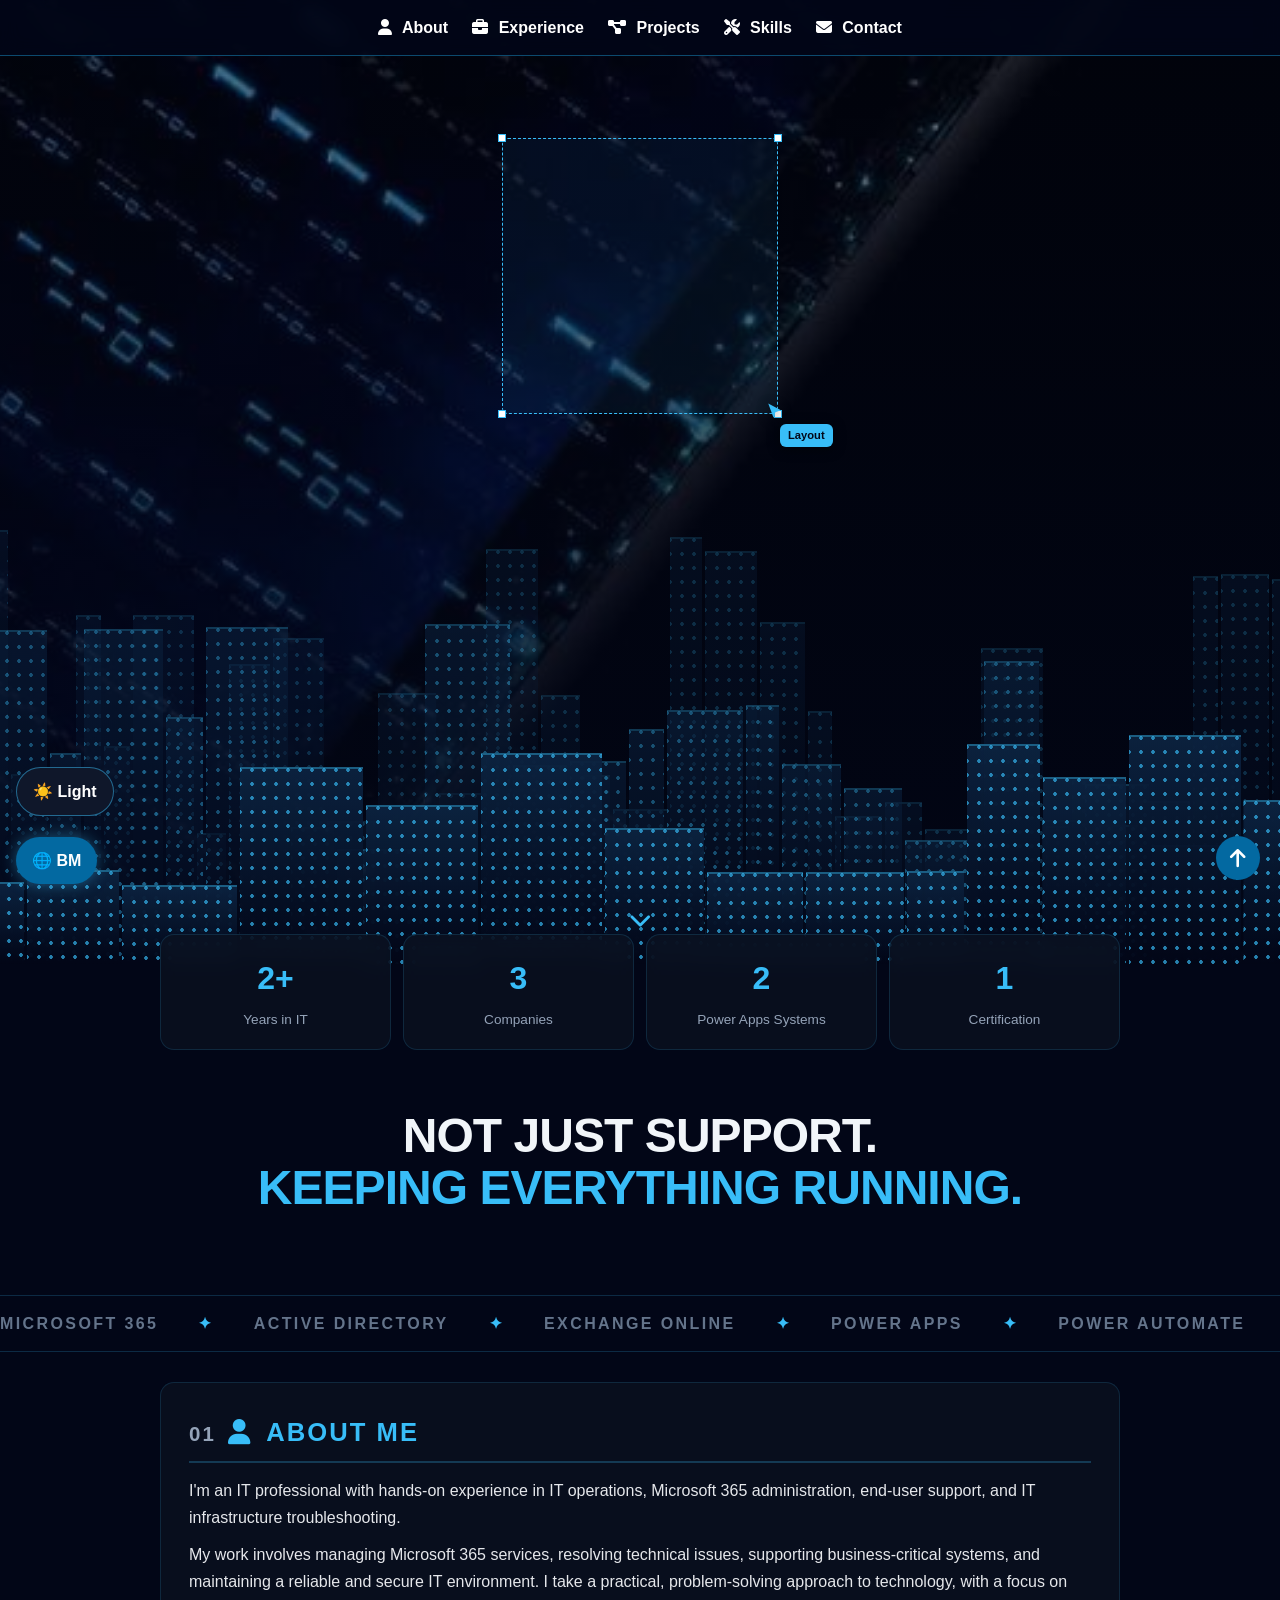
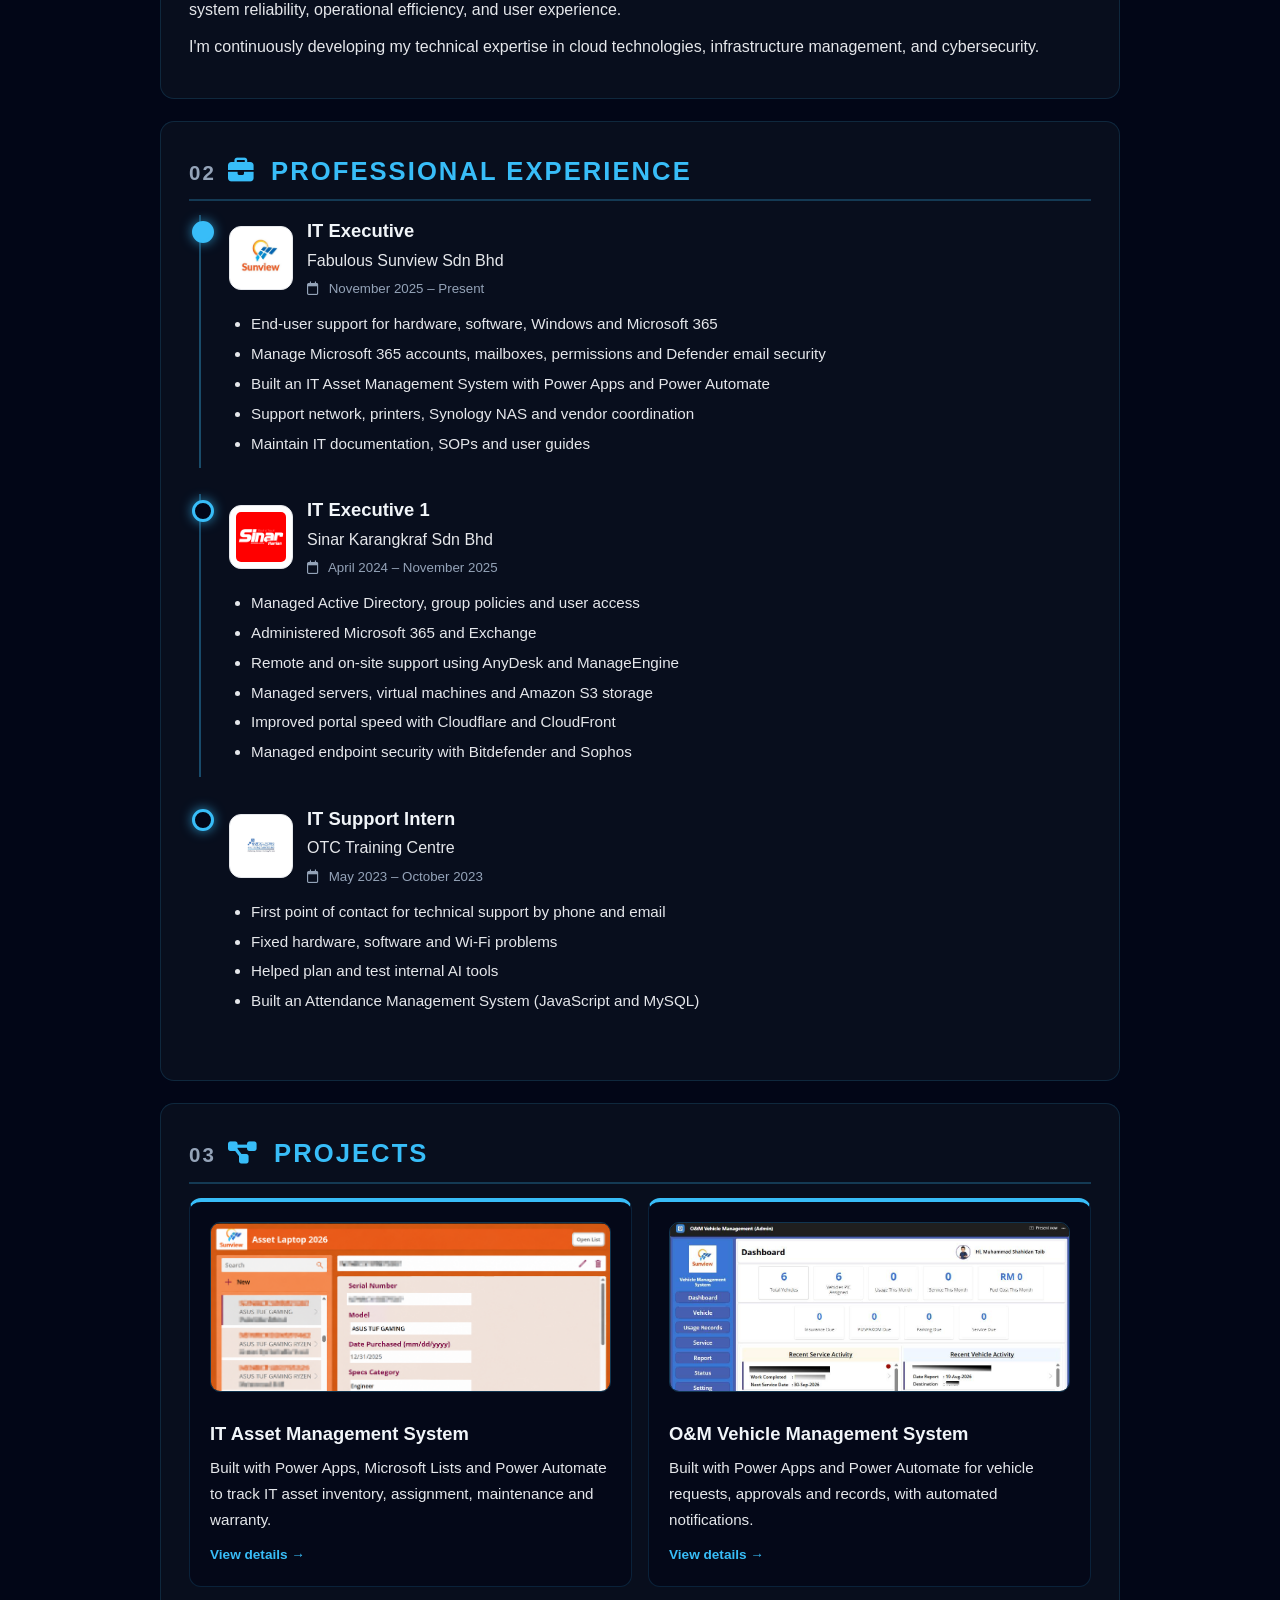
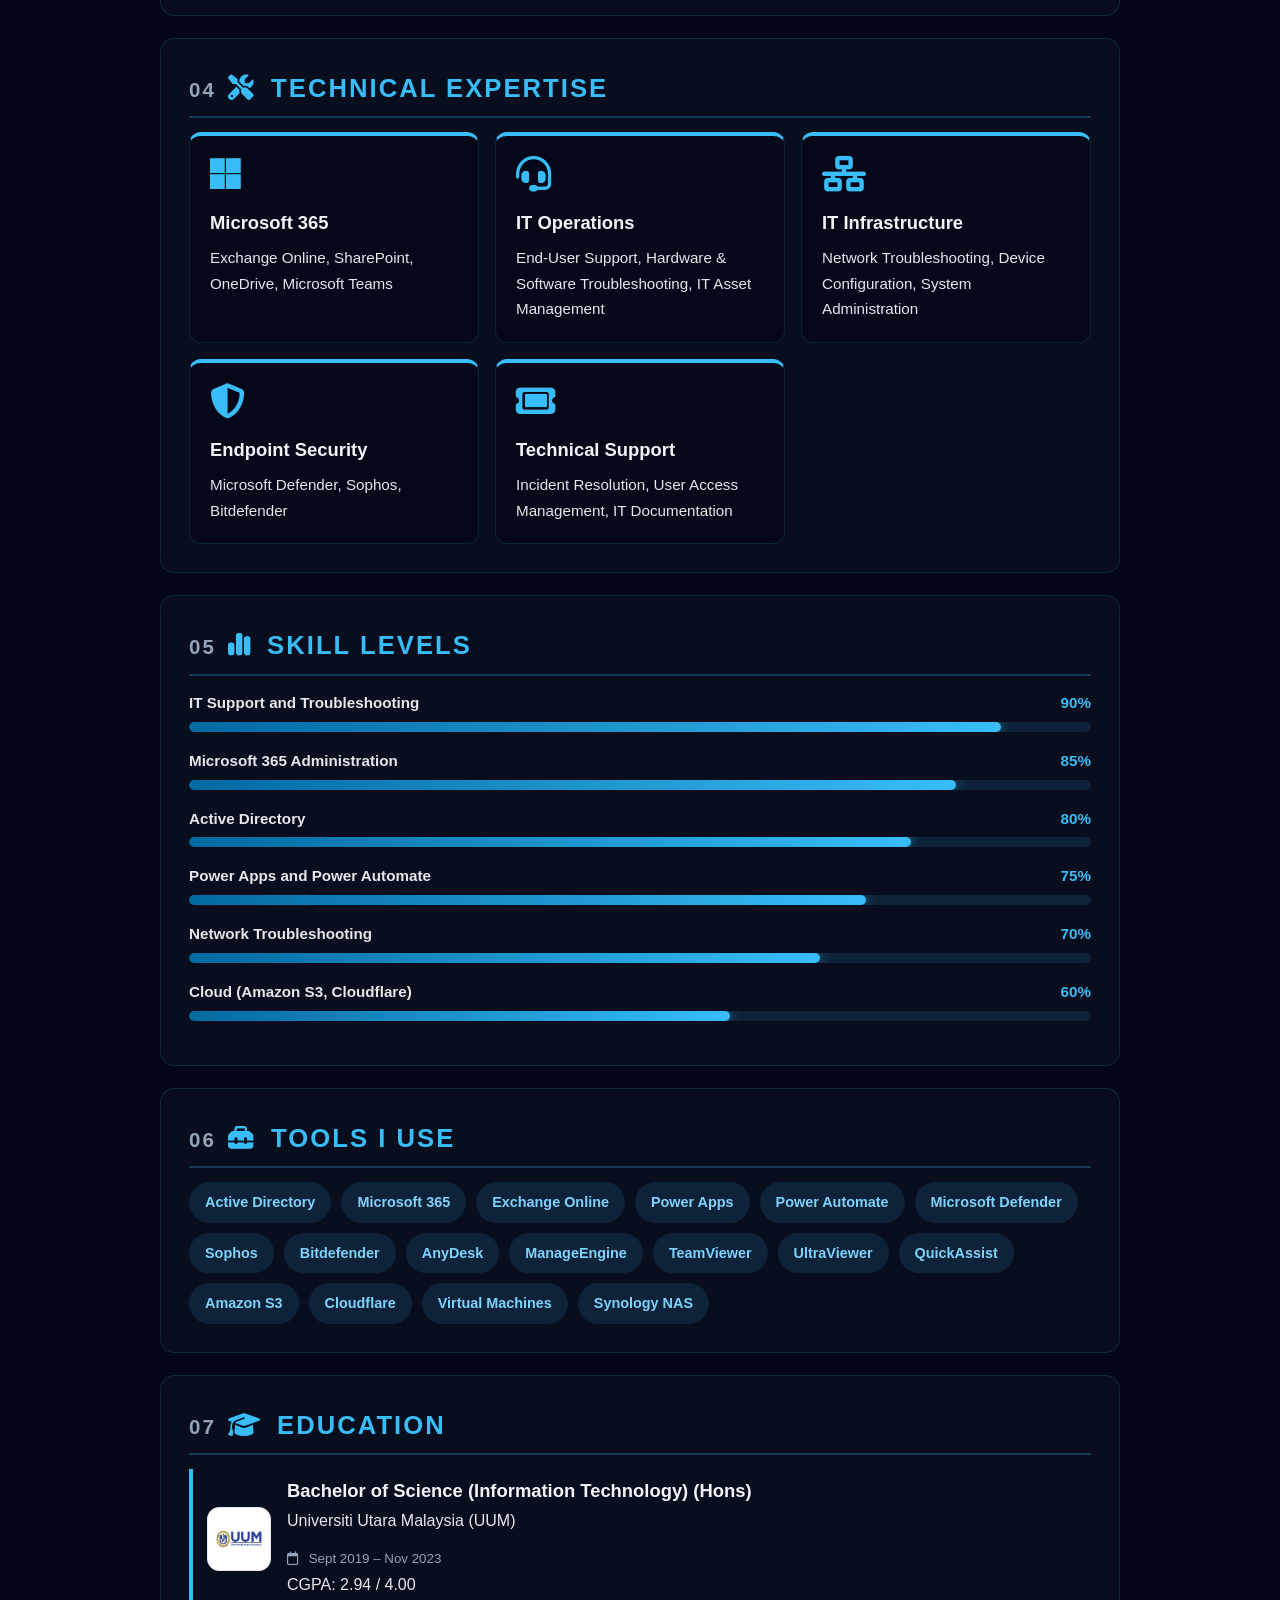
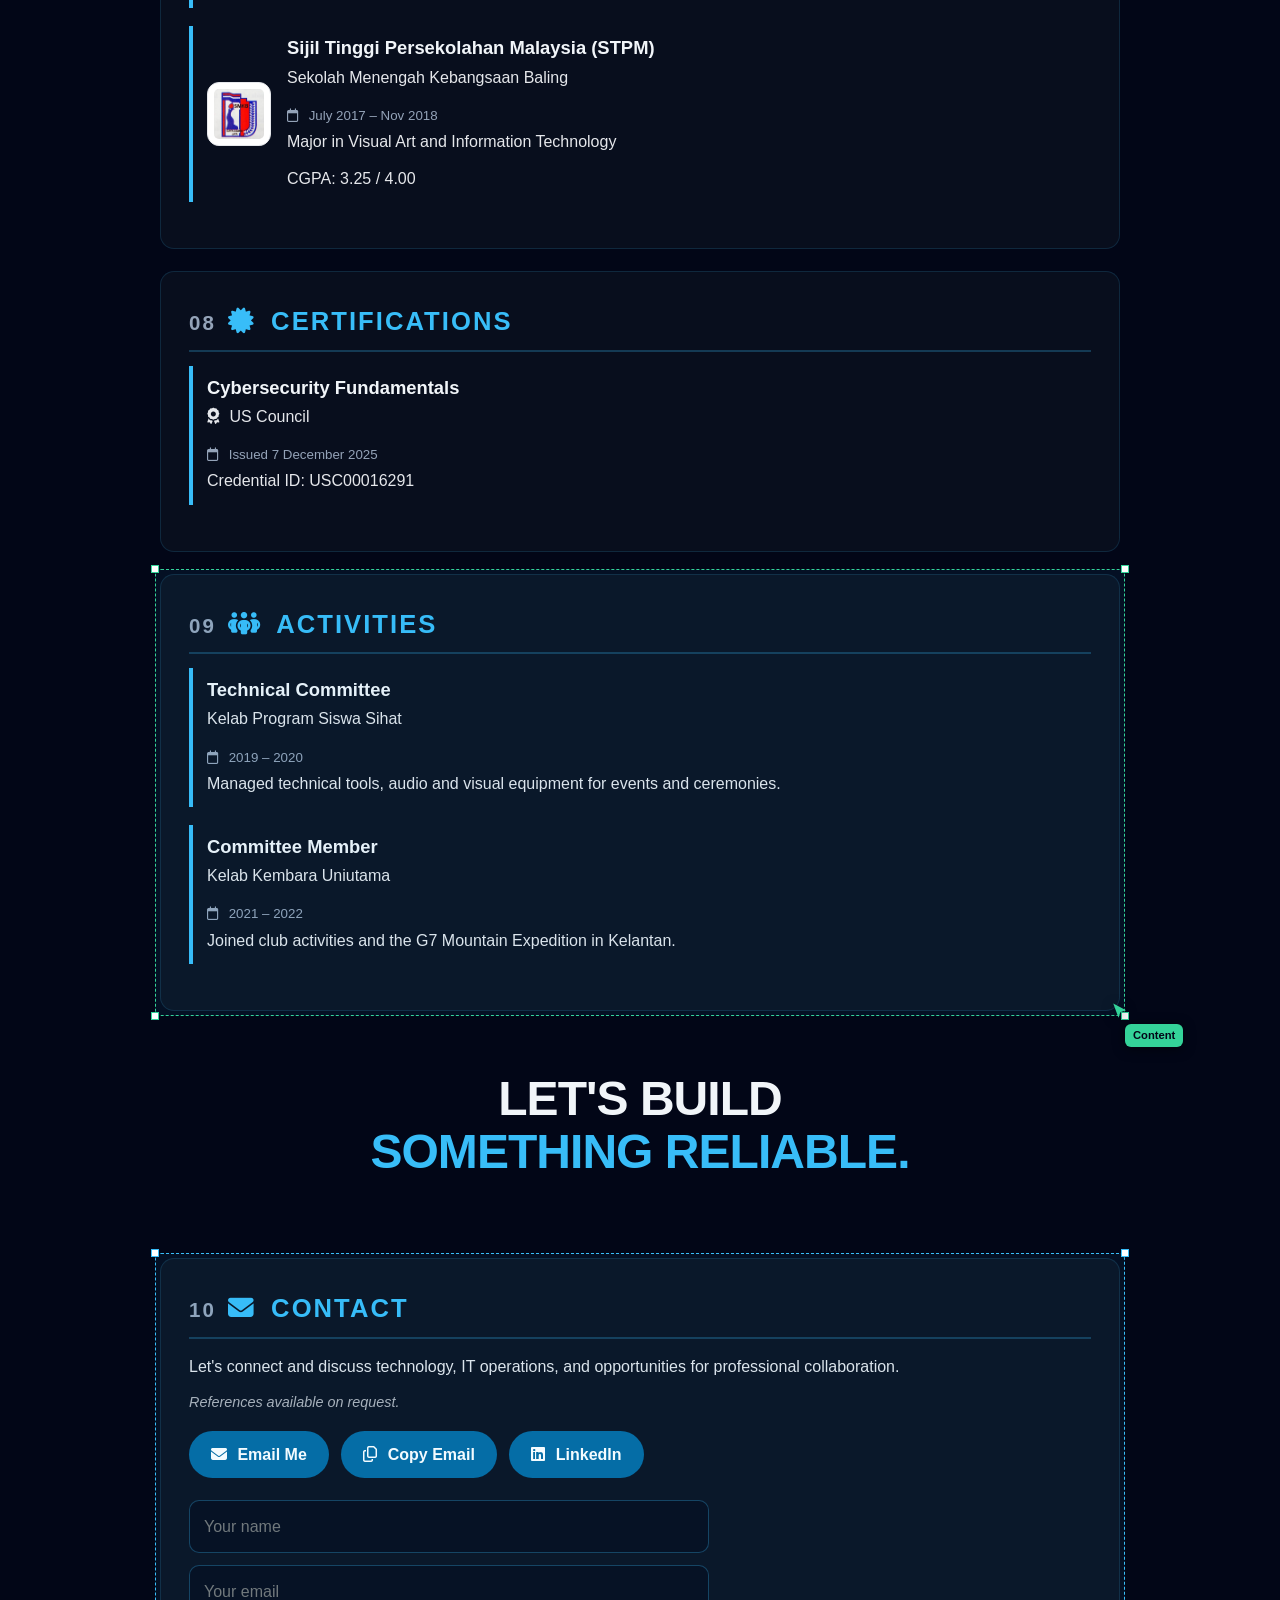
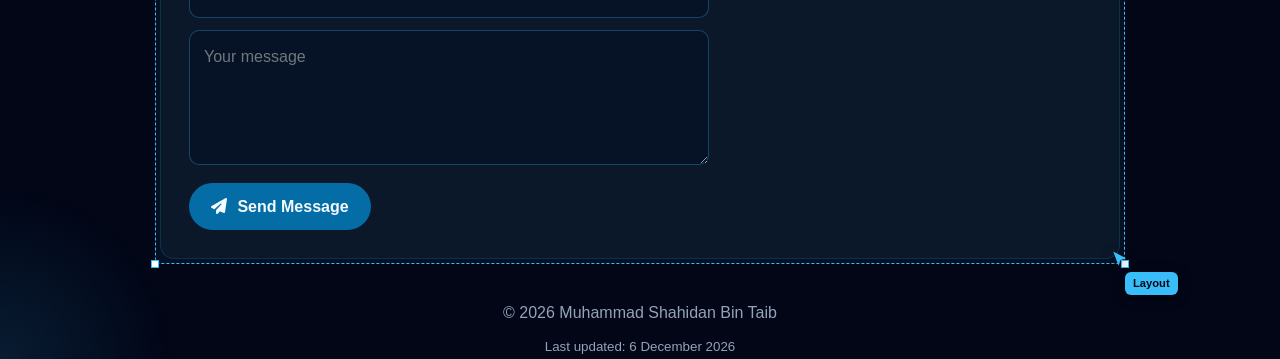
==== commit e66ae9f2: "Add files via upload" ====
--- a/index.html
+++ b/index.html
@@ -84,50 +84,59 @@
 
     <section id="experience">
       <h2><i class="fa-solid fa-briefcase"></i> Professional Experience</h2>
-      <div class="job">
-        <img src="sunview.png" alt="Fabulous Sunview" class="logo">
-        <div>
-          <h3>IT Executive</h3>
-          <p>Fabulous Sunview Sdn Bhd</p>
-          <small><i class="fa-regular fa-calendar"></i> November 2025 – Present</small>
-          <ul class="points">
-            <li>End-user support for hardware, software, Windows and Microsoft 365</li>
-            <li>Manage Microsoft 365 accounts, mailboxes, permissions and Defender email security</li>
-            <li>Built an IT Asset Management System with Power Apps and Power Automate</li>
-            <li>Support network, printers, Synology NAS and vendor coordination</li>
-            <li>Maintain IT documentation, SOPs and user guides</li>
-          </ul>
-        </div>
-      </div>
-      <div class="job">
-        <img src="karangkraf.png" alt="Sinar Karangkraf" class="logo">
-        <div>
-          <h3>IT Executive 1</h3>
-          <p>Sinar Karangkraf Sdn Bhd</p>
-          <small><i class="fa-regular fa-calendar"></i> April 2024 – November 2025</small>
-          <ul class="points">
-            <li>Managed Active Directory, group policies and user access</li>
-            <li>Administered Microsoft 365 and Exchange</li>
-            <li>Remote and on-site support using AnyDesk and ManageEngine</li>
-            <li>Managed servers, virtual machines and Amazon S3 storage</li>
-            <li>Improved portal speed with Cloudflare and CloudFront</li>
-            <li>Managed endpoint security with Bitdefender and Sophos</li>
-          </ul>
-        </div>
-      </div>
-      <div class="job">
-        <img src="otc.png" alt="OTC Training Centre" class="logo">
-        <div>
-          <h3>IT Support Intern</h3>
-          <p>OTC Training Centre</p>
-          <small><i class="fa-regular fa-calendar"></i> May 2023 – October 2023</small>
-          <ul class="points">
-            <li>First point of contact for technical support by phone and email</li>
-            <li>Fixed hardware, software and Wi-Fi problems</li>
-            <li>Helped plan and test internal AI tools</li>
-            <li>Built an Attendance Management System (JavaScript and MySQL)</li>
-          </ul>
-        </div>
+
+      <div class="job">
+        <div class="job-head">
+          <img src="sunview.png" alt="Fabulous Sunview" class="logo">
+          <div>
+            <h3>IT Executive</h3>
+            <p>Fabulous Sunview Sdn Bhd</p>
+            <small><i class="fa-regular fa-calendar"></i> November 2025 – Present</small>
+          </div>
+        </div>
+        <ul class="points">
+          <li>End-user support for hardware, software, Windows and Microsoft 365</li>
+          <li>Manage Microsoft 365 accounts, mailboxes, permissions and Defender email security</li>
+          <li>Built an IT Asset Management System with Power Apps and Power Automate</li>
+          <li>Support network, printers, Synology NAS and vendor coordination</li>
+          <li>Maintain IT documentation, SOPs and user guides</li>
+        </ul>
+      </div>
+
+      <div class="job">
+        <div class="job-head">
+          <img src="karangkraf.png" alt="Sinar Karangkraf" class="logo">
+          <div>
+            <h3>IT Executive 1</h3>
+            <p>Sinar Karangkraf Sdn Bhd</p>
+            <small><i class="fa-regular fa-calendar"></i> April 2024 – November 2025</small>
+          </div>
+        </div>
+        <ul class="points">
+          <li>Managed Active Directory, group policies and user access</li>
+          <li>Administered Microsoft 365 and Exchange</li>
+          <li>Remote and on-site support using AnyDesk and ManageEngine</li>
+          <li>Managed servers, virtual machines and Amazon S3 storage</li>
+          <li>Improved portal speed with Cloudflare and CloudFront</li>
+          <li>Managed endpoint security with Bitdefender and Sophos</li>
+        </ul>
+      </div>
+
+      <div class="job">
+        <div class="job-head">
+          <img src="otc.png" alt="OTC Training Centre" class="logo">
+          <div>
+            <h3>IT Support Intern</h3>
+            <p>OTC Training Centre</p>
+            <small><i class="fa-regular fa-calendar"></i> May 2023 – October 2023</small>
+          </div>
+        </div>
+        <ul class="points">
+          <li>First point of contact for technical support by phone and email</li>
+          <li>Fixed hardware, software and Wi-Fi problems</li>
+          <li>Helped plan and test internal AI tools</li>
+          <li>Built an Attendance Management System (JavaScript and MySQL)</li>
+        </ul>
       </div>
     </section>
 
--- a/style.css
+++ b/style.css
@@ -1480,4 +1480,19 @@
   font-size: 0.9rem;
   opacity: 0.75;
   font-style: italic;
-}+}
+
+/* ---------- Batch 57: logo in the same line ---------- */
+#experience .job { display: block; }
+
+.job-head {
+  display: flex;
+  align-items: center;
+  gap: 14px;
+  margin-bottom: 10px;
+}
+.job-head .logo { flex-shrink: 0; }
+.job-head h3,
+.job-head p { margin: 0; }
+
+#experience .points { margin-left: 4px; }
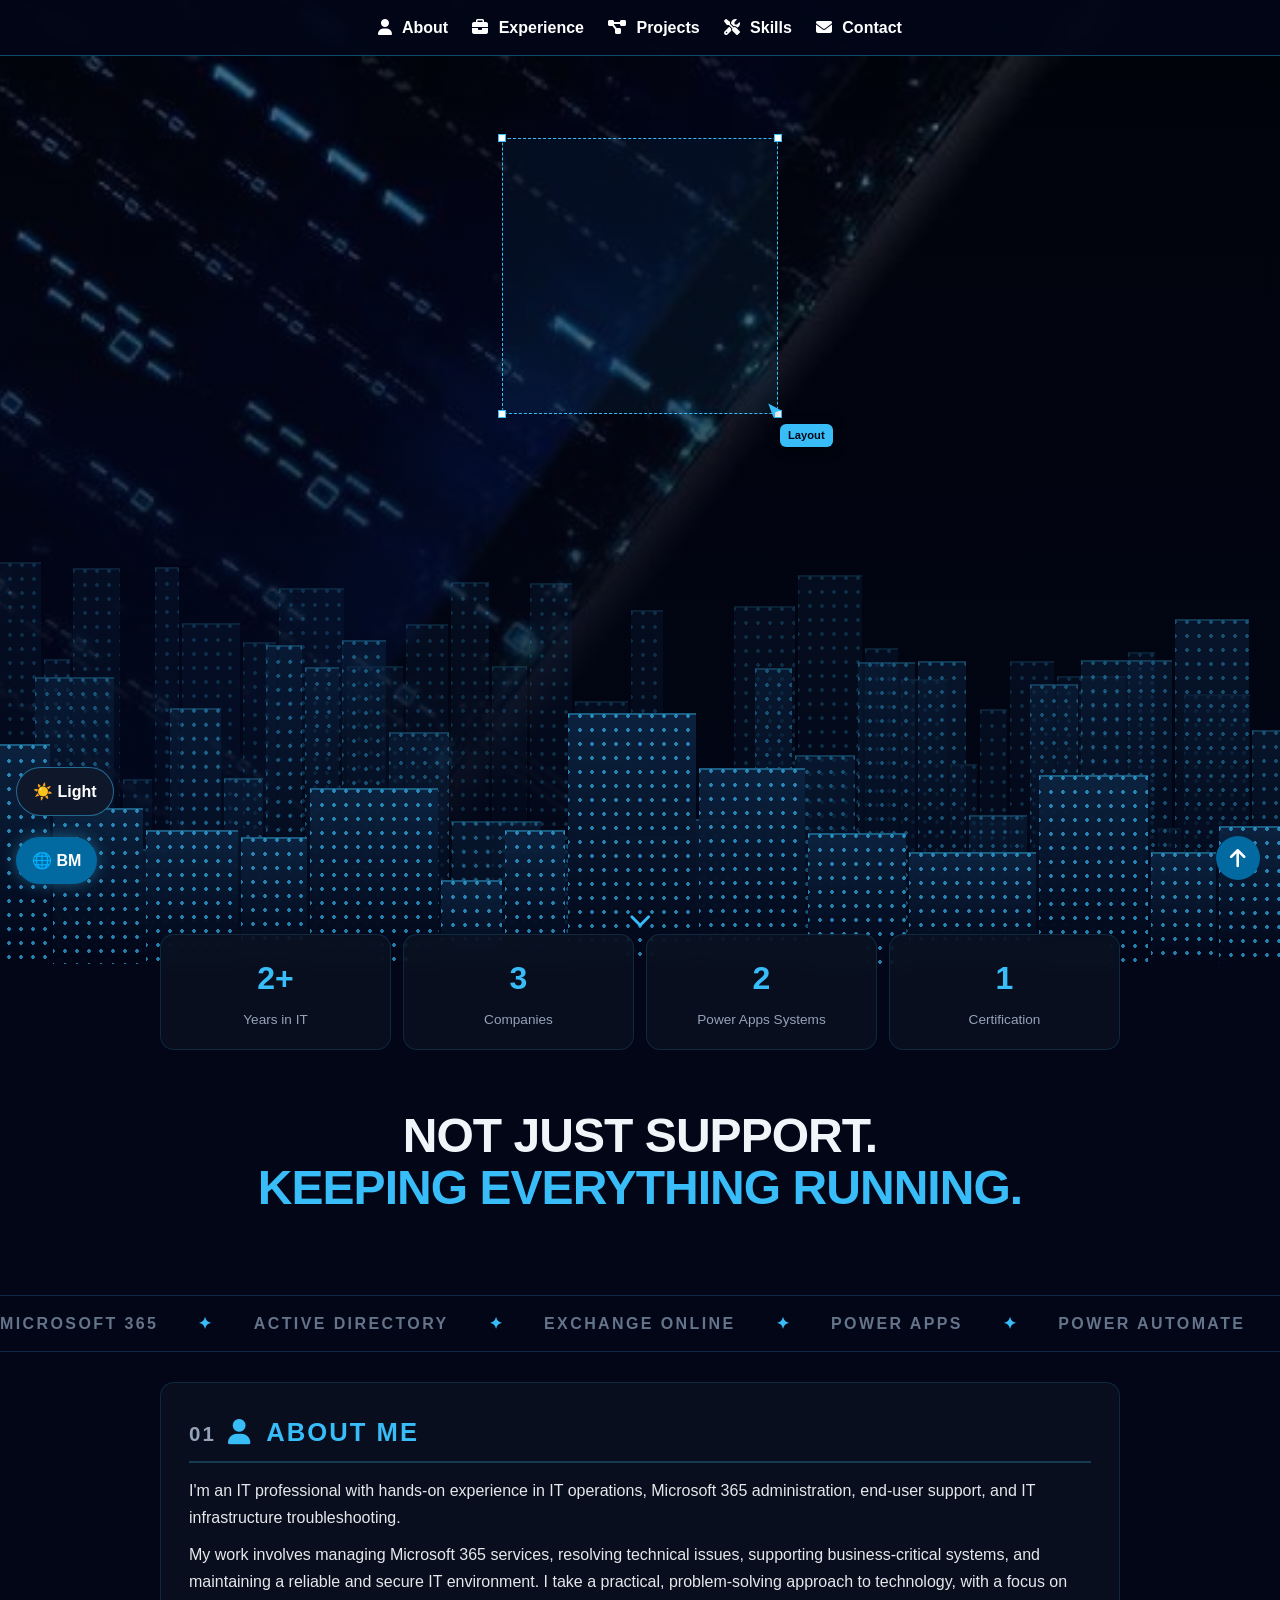
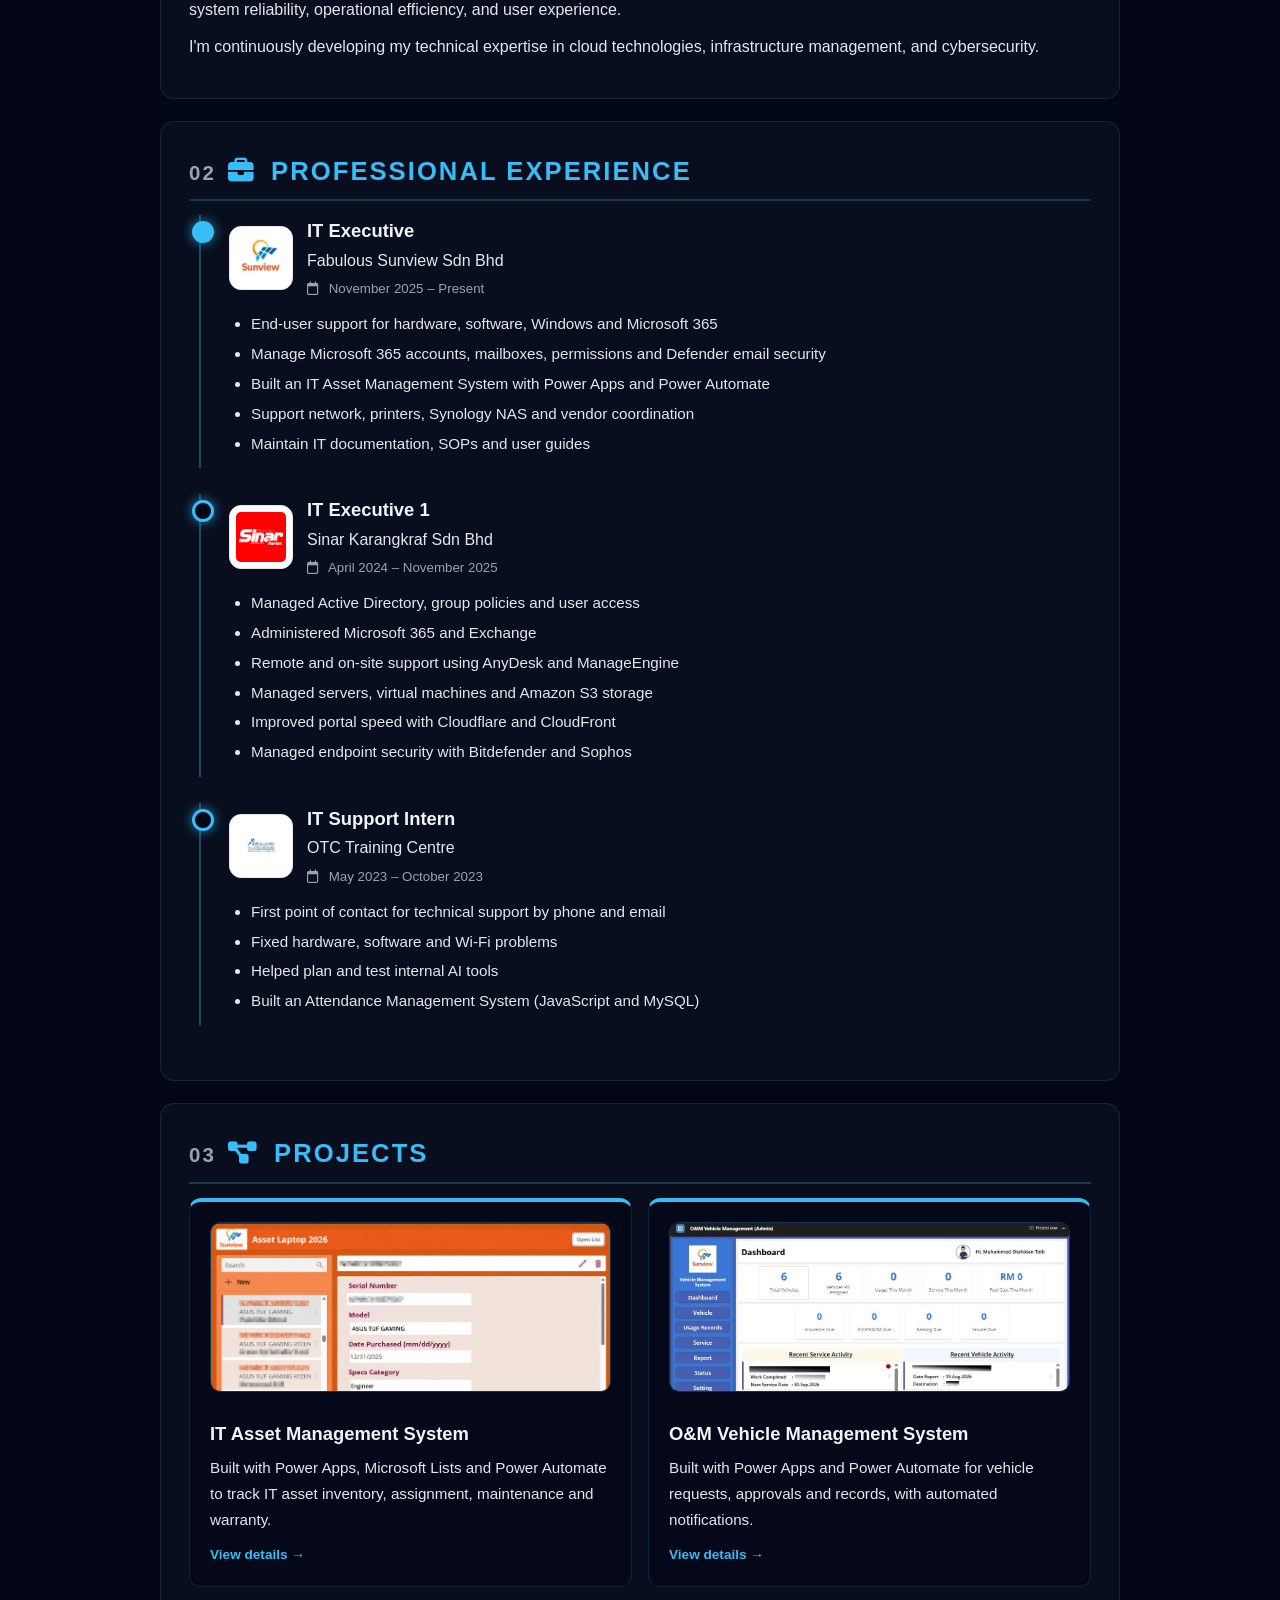
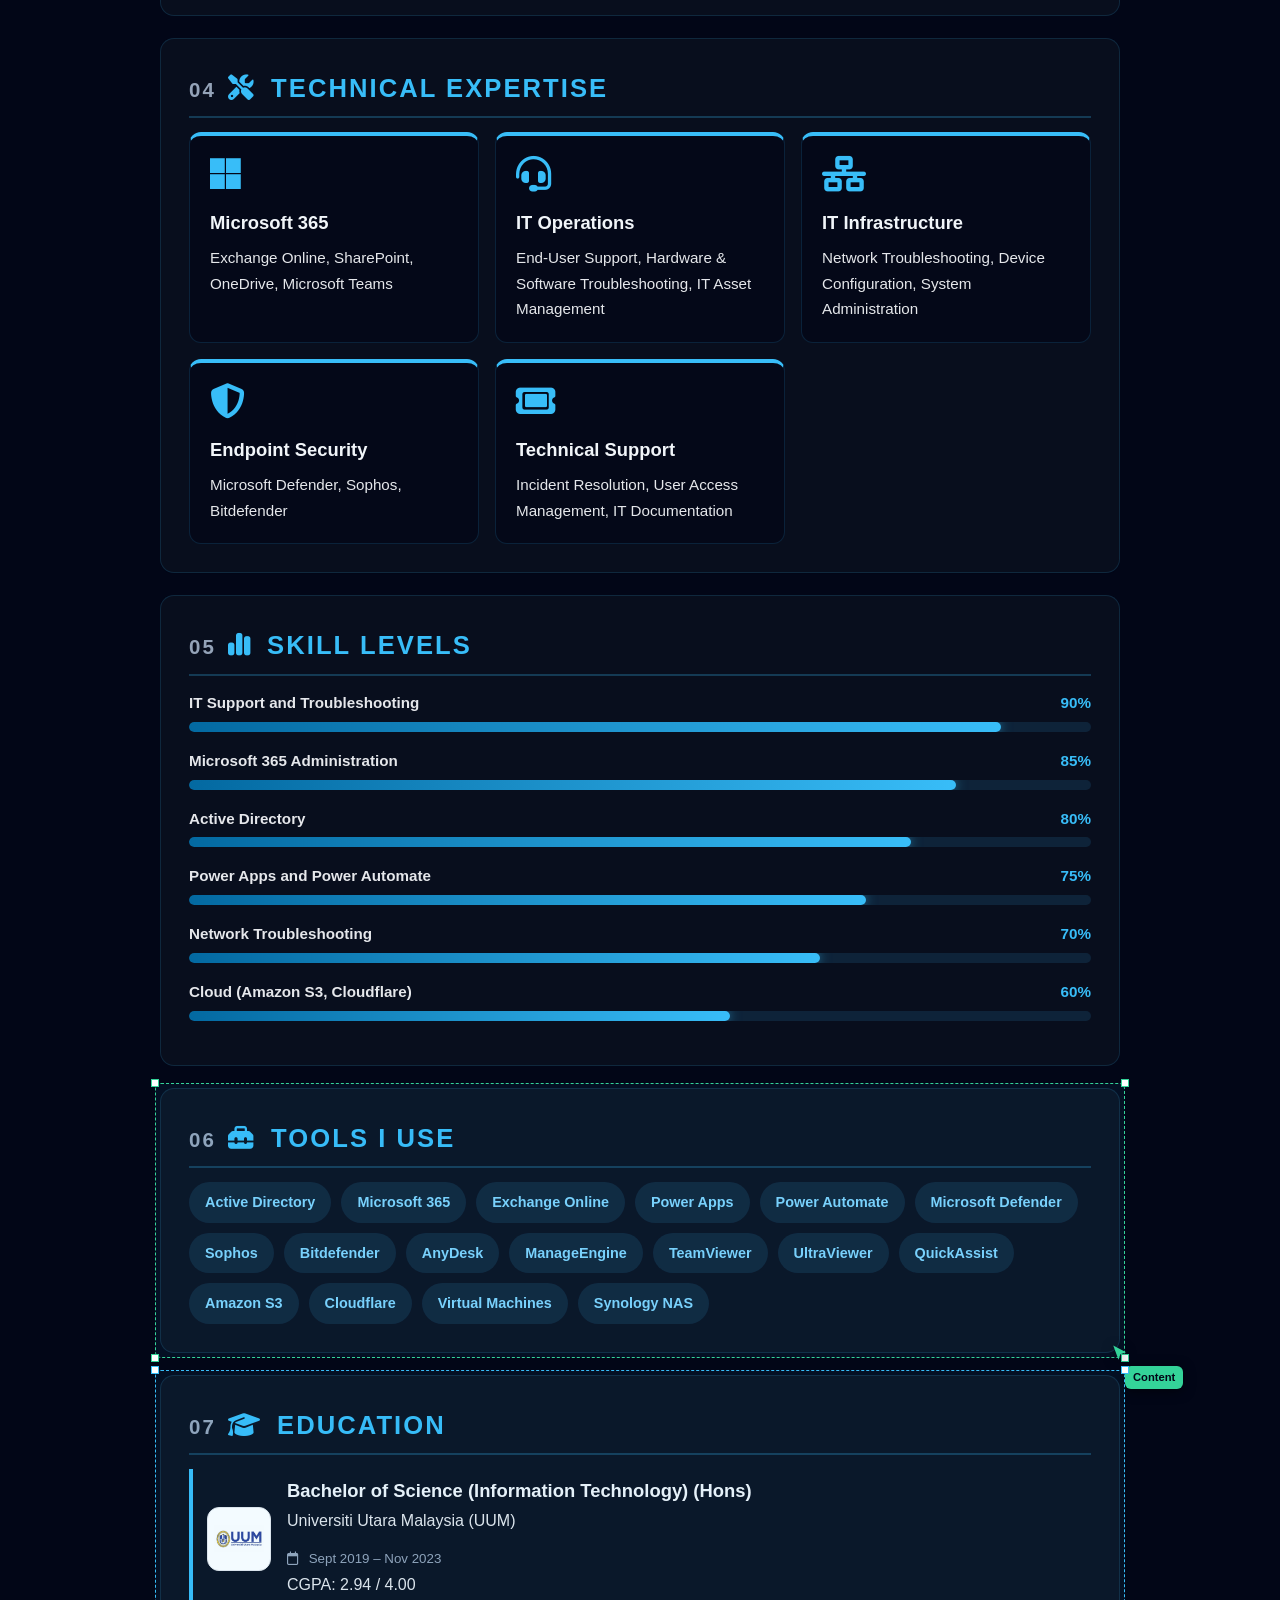
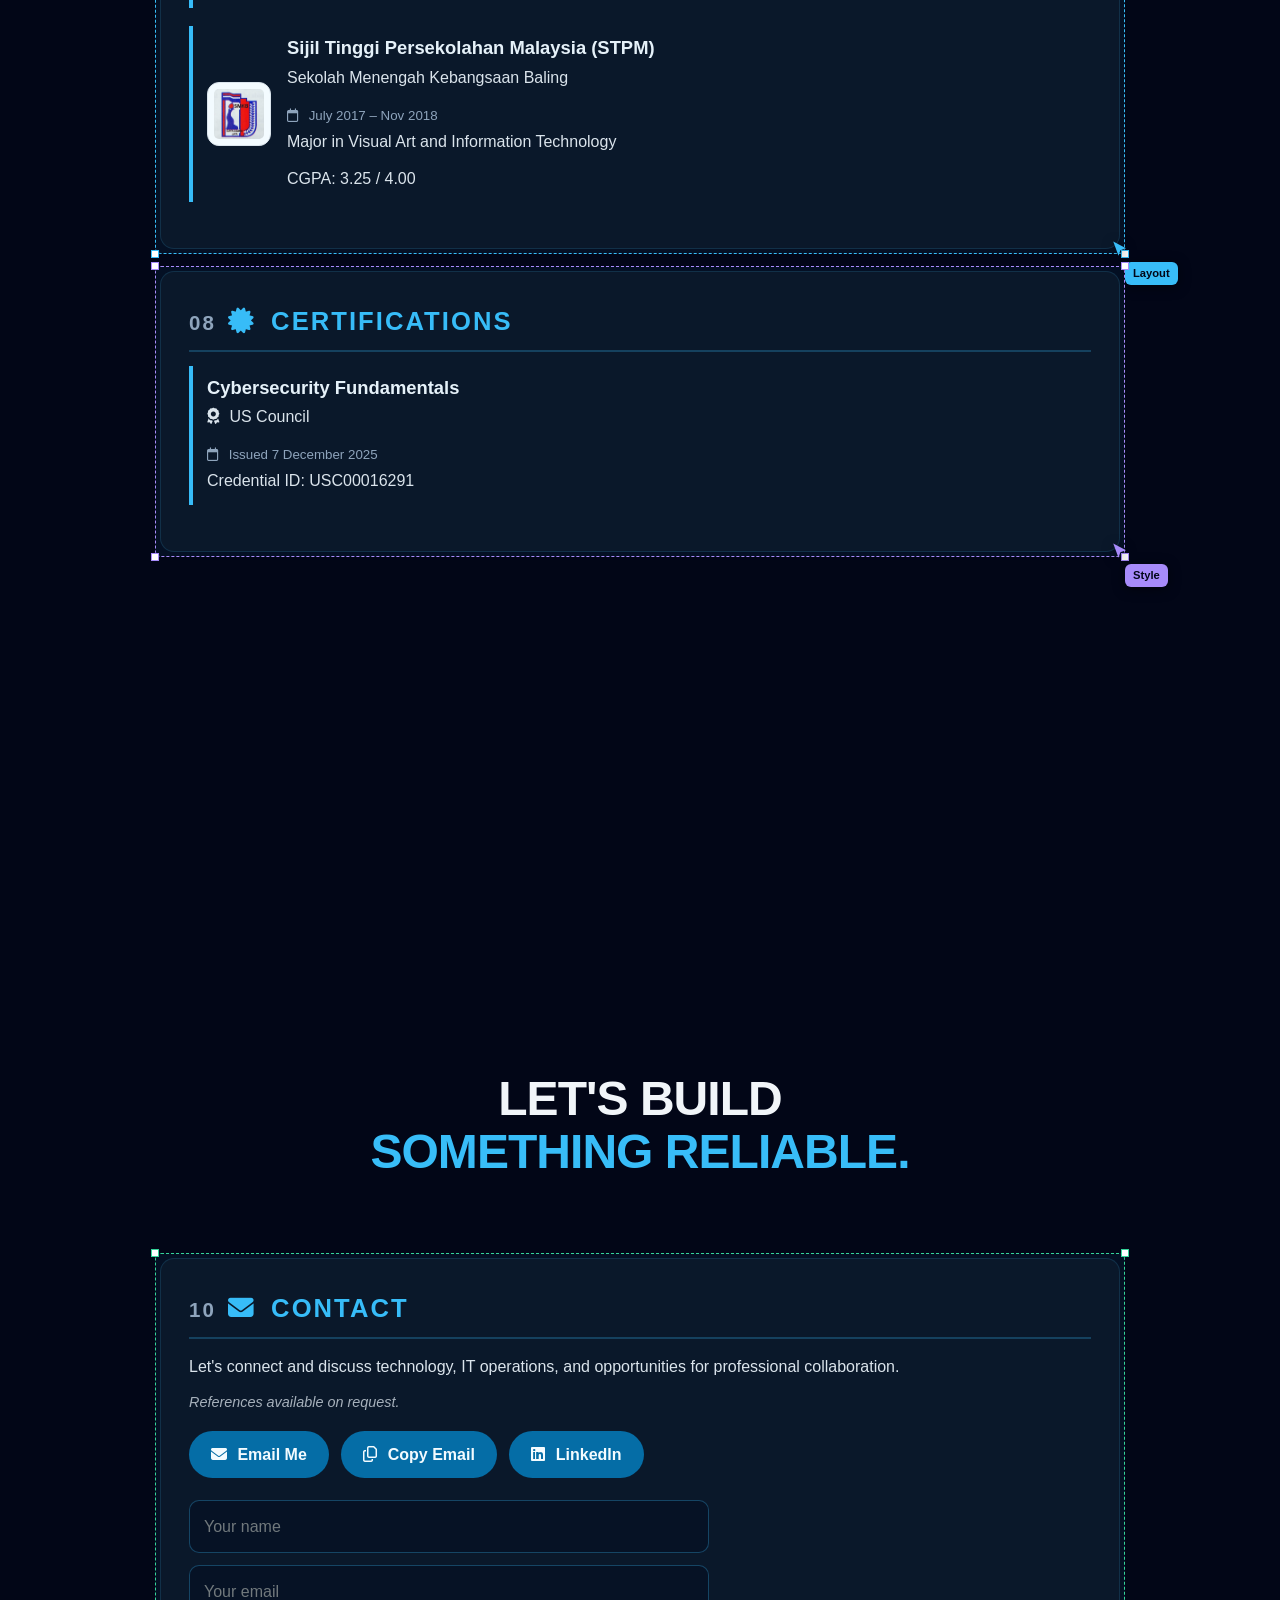
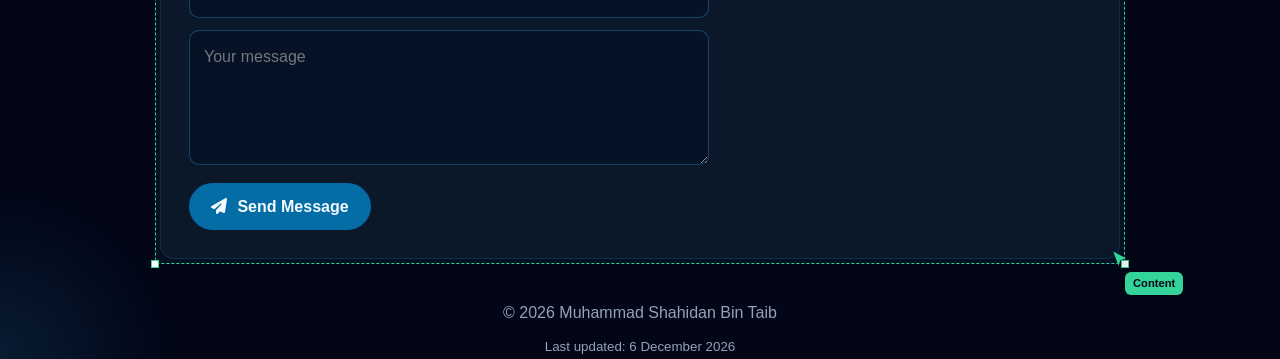
==== commit f6ebb34c: "Add files via upload" ====
--- a/index.html
+++ b/index.html
@@ -15,6 +15,7 @@
   <meta name="theme-color" content="#0f172a">
   <link rel="icon" href="profile.jpg">
   <link rel="stylesheet" href="style.css">
+  <link rel="stylesheet" href="mobile.css">
 </head>
 
 <body>
--- a/mobile.css
+++ b/mobile.css
@@ -0,0 +1,68 @@
+/* Experience: logo in the same line as the position */
+#experience .job { display: block; }
+
+.job-head {
+  display: flex;
+  align-items: center;
+  gap: 14px;
+  margin-bottom: 10px;
+}
+.job-head .logo { flex-shrink: 0; }
+.job-head h3,
+.job-head p { margin: 0; }
+
+#experience .points { margin-left: 4px; }
+
+/* Phone */
+@media (max-width: 600px) {
+  #experience .job {
+    margin-left: 0;
+    padding: 0 0 4px 16px;
+    margin-bottom: 22px;
+  }
+  #experience .job::before {
+    left: -8px;
+    top: 4px;
+    width: 14px;
+    height: 14px;
+  }
+
+  .job-head {
+    gap: 10px;
+    align-items: flex-start;
+  }
+  .job-head .logo {
+    width: 44px;
+    height: 44px;
+    padding: 4px;
+    border-radius: 10px;
+  }
+  .job-head h3 {
+    font-size: 1rem;
+    line-height: 1.3;
+  }
+  .job-head p { font-size: 0.9rem; }
+  .job-head small {
+    display: block;
+    font-size: 0.8rem;
+  }
+
+  #experience .points {
+    padding-left: 16px;
+    margin-left: 0;
+    font-size: 0.9rem;
+  }
+  #experience .points li {
+    margin-bottom: 6px;
+    line-height: 1.5;
+  }
+
+  /* smaller buttons so they don't cover your text */
+  #theme-btn,
+  #lang-btn {
+    padding: 6px 12px;
+    font-size: 0.8rem;
+  }
+  #lang-btn { bottom: 12px; }
+  #theme-btn { bottom: 54px; }
+}
